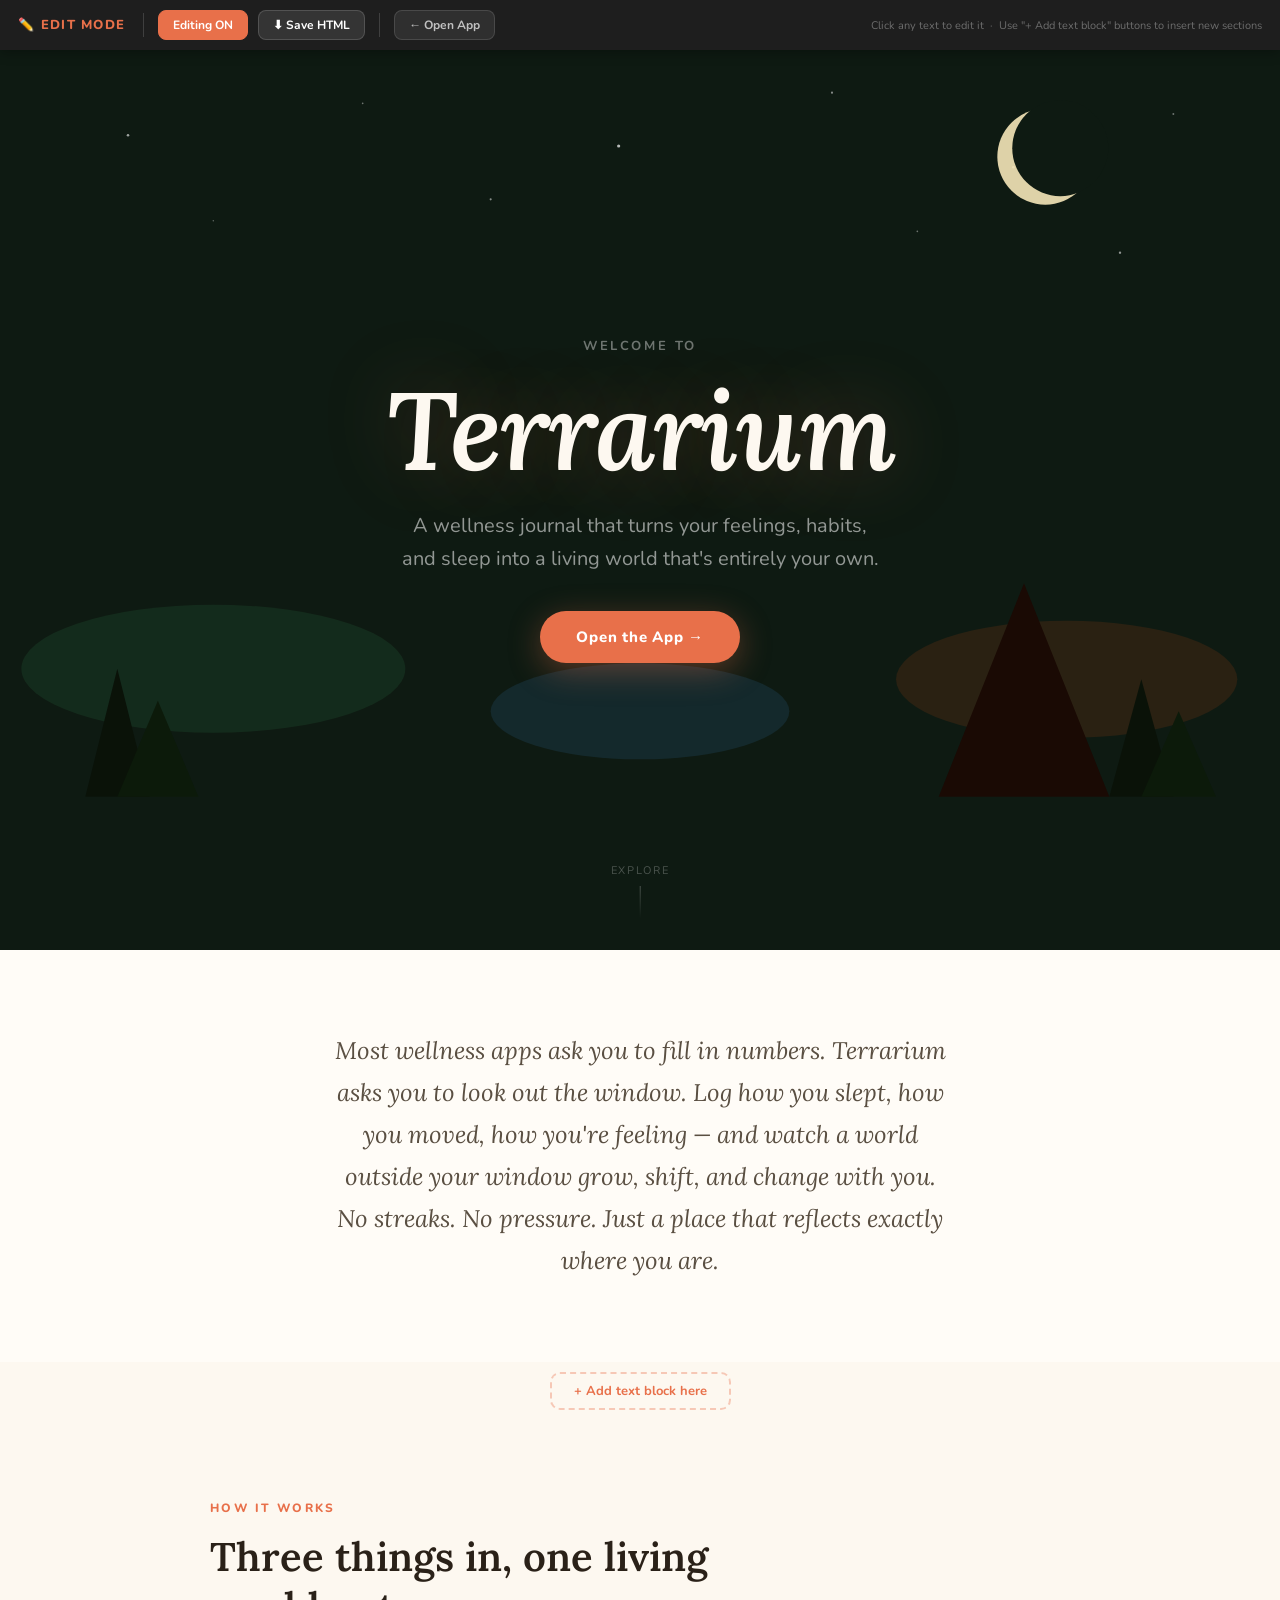
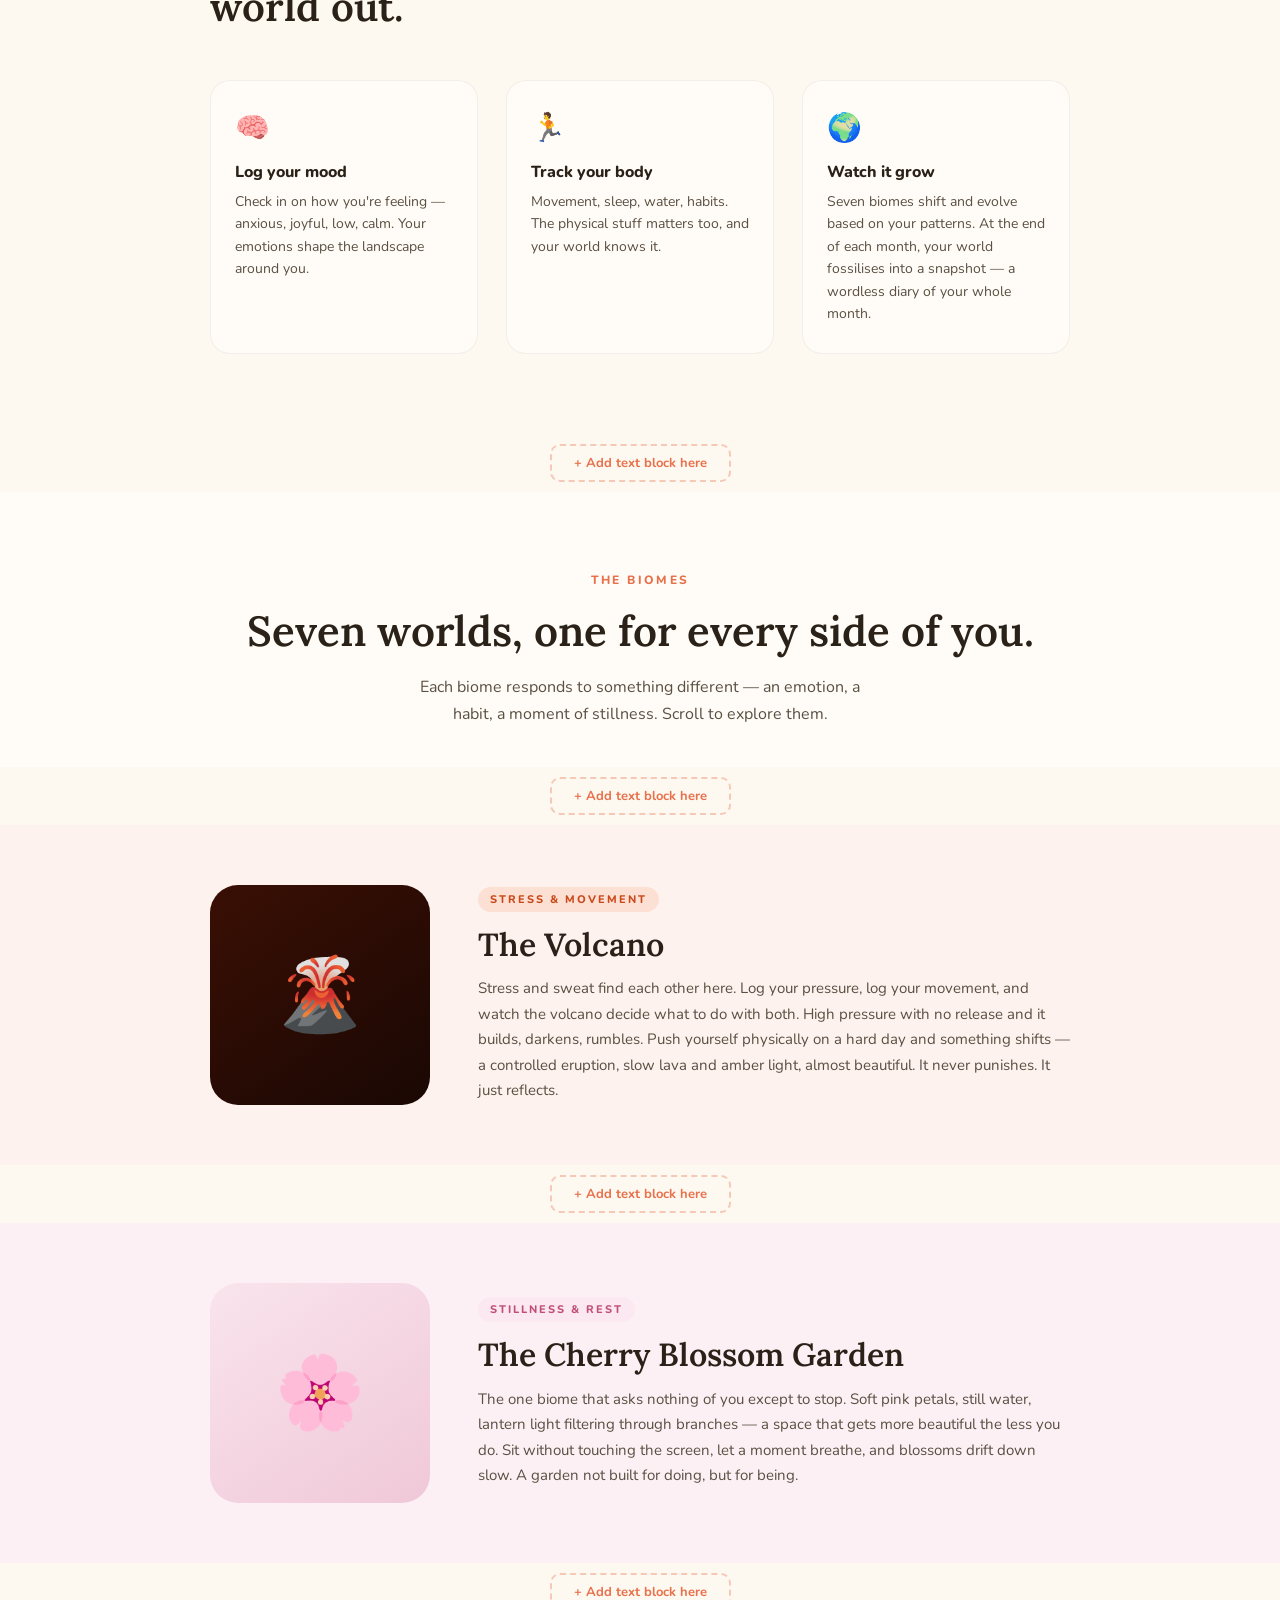
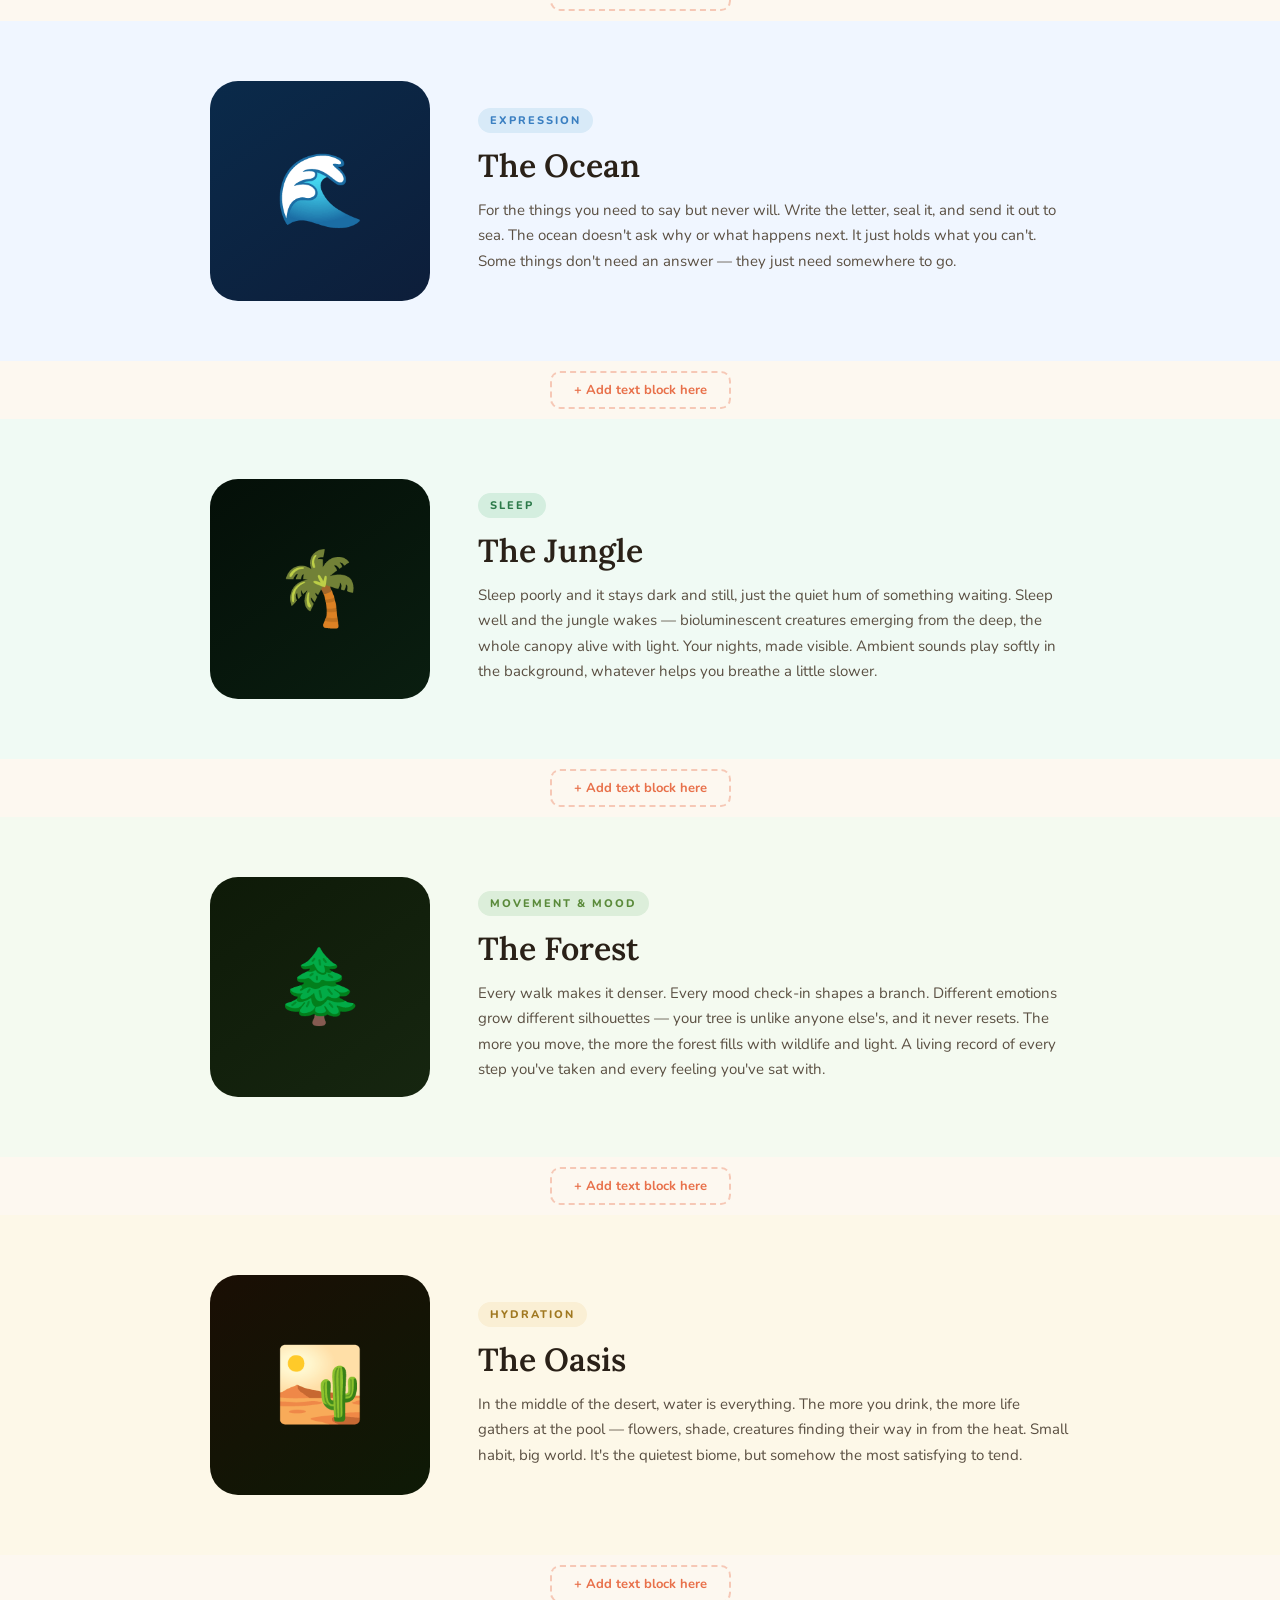
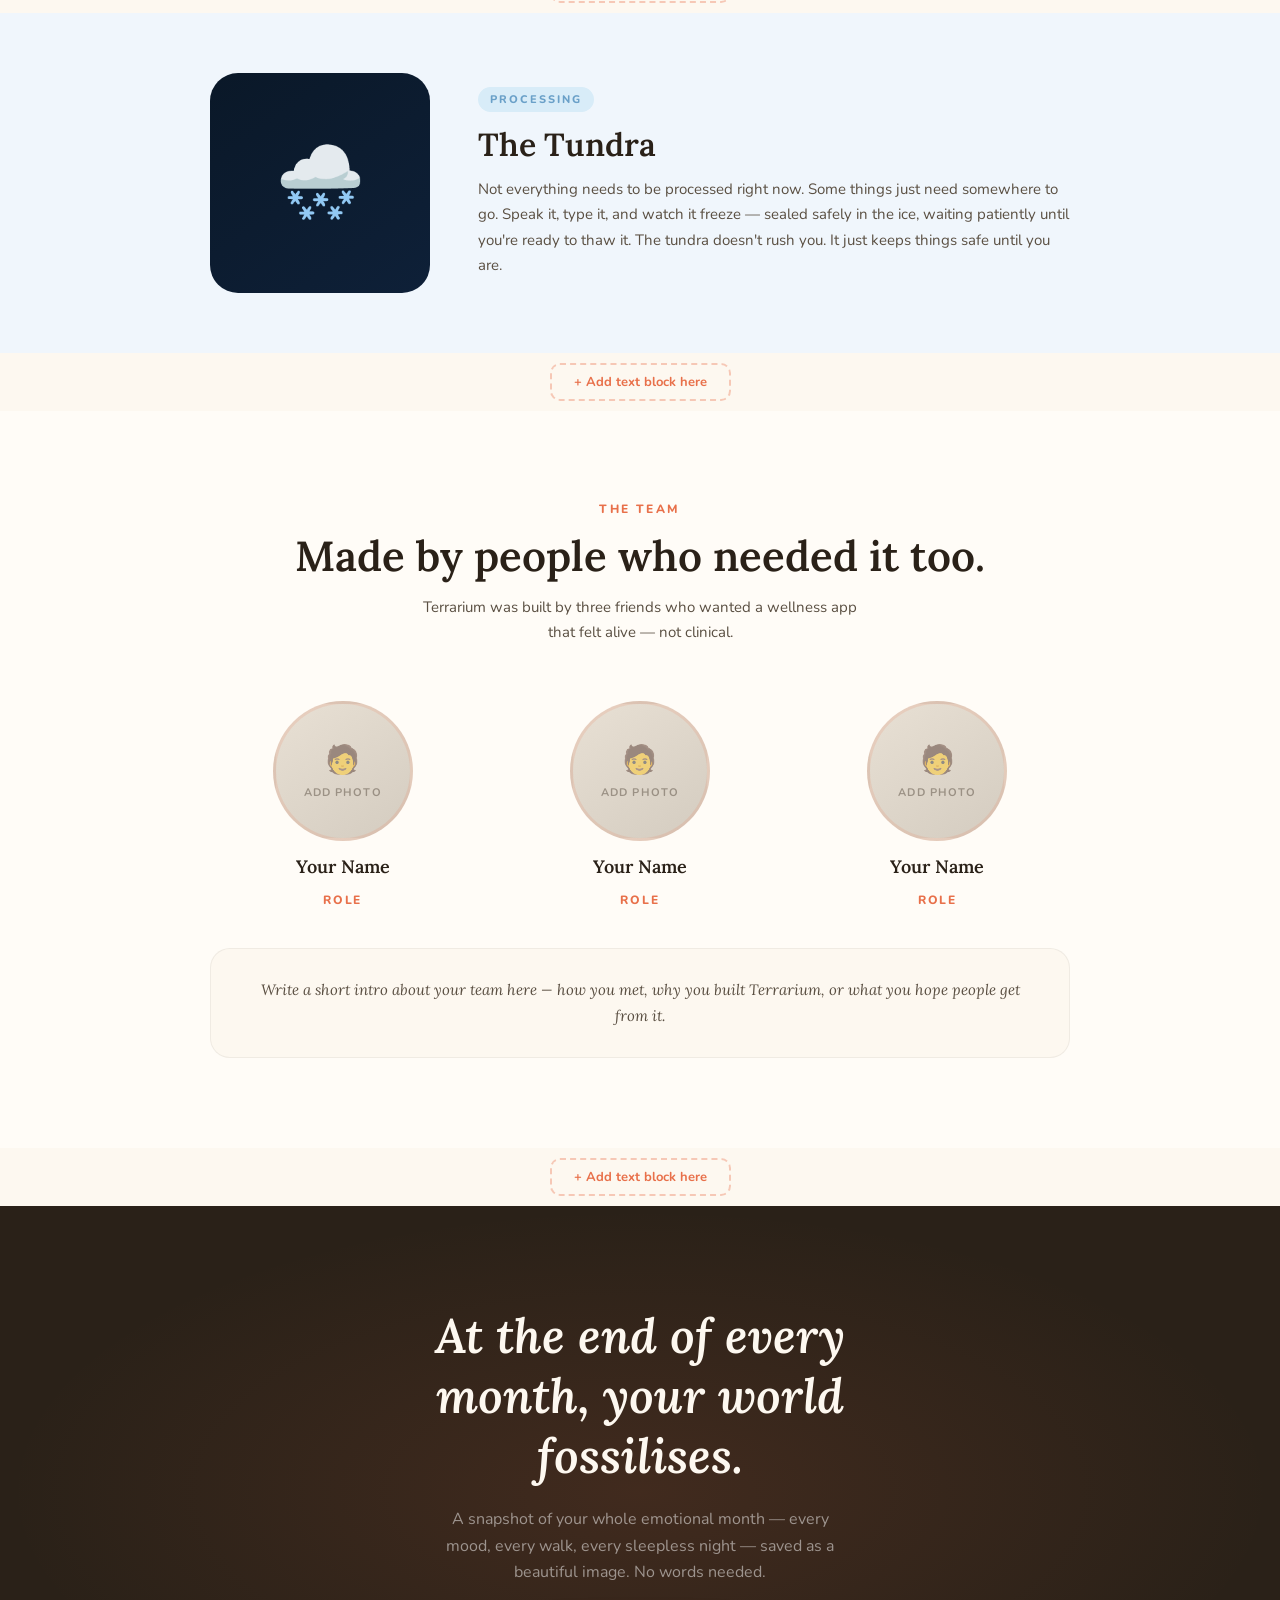
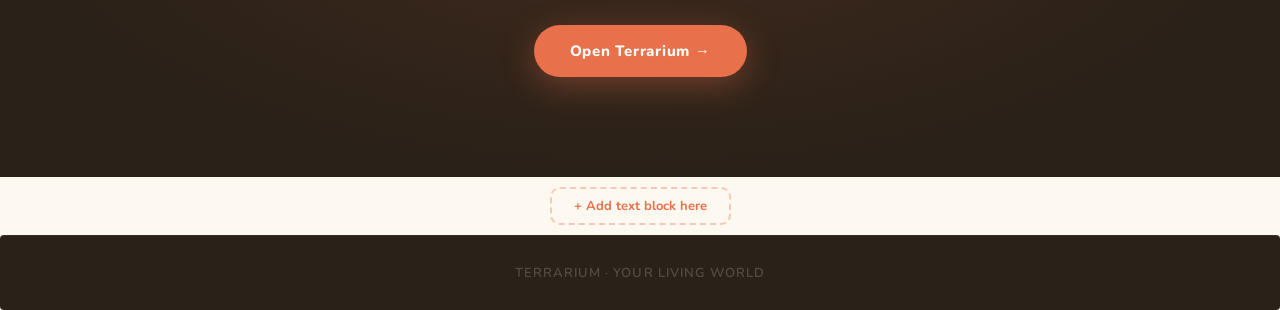
==== landing.html @ e5425fb3 "Persist all landing page edits to localStorage — text, photos, biome images survive page navigation" ====
<!DOCTYPE html>
<html lang="en">
<head>
<meta charset="UTF-8"/>
<meta name="viewport" content="width=device-width, initial-scale=1.0"/>
<title>Terrarium — Your Living World</title>
<link href="https://fonts.googleapis.com/css2?family=Nunito:ital,wght@0,400;0,600;0,700;0,800;1,400;1,600&family=Lora:ital,wght@0,400;0,600;1,400;1,600&display=swap" rel="stylesheet"/>
<style>
  *, *::before, *::after { box-sizing: border-box; margin: 0; padding: 0; }
  :root {
    --cream: #fdf8f0; --warm-white: #fffcf7; --ink: #2a2118; --ink-soft: #5a4f42;
    --accent: #e8704a; --volcano: #c94a1a; --cherry: #e8a0b4; --cherry-bg: #fdf0f4;
    --ocean: #3a7fc1; --ocean-bg: #f0f6ff; --jungle: #2d7a4a; --jungle-bg: #f0faf4;
    --forest: #5a8a3a; --forest-bg: #f4faf0; --oasis: #d4a030; --oasis-bg: #fdf8e8;
    --tundra: #6aa0c8; --tundra-bg: #f0f6fc;
  }
  html { scroll-behavior: smooth; }
  body { font-family: 'Nunito', sans-serif; background: var(--cream); color: var(--ink); overflow-x: hidden; }

  /* TOOLBAR */
  #editor-toolbar {
    position: fixed; top: 0; left: 0; right: 0; z-index: 9999;
    background: #1e1e1e; color: white;
    display: flex; align-items: center; gap: 10px;
    padding: 10px 18px; font-family: 'Nunito', sans-serif; font-size: 13px;
    box-shadow: 0 2px 12px rgba(0,0,0,0.3);
  }
  #editor-toolbar .tb-label { font-weight: 800; letter-spacing: 0.1em; color: var(--accent); margin-right: 4px; }
  .tb-btn {
    background: rgba(255,255,255,0.1); border: 1px solid rgba(255,255,255,0.15);
    color: white; border-radius: 8px; padding: 6px 14px; font-size: 12px;
    font-family: 'Nunito', sans-serif; font-weight: 700; cursor: pointer;
    transition: background 0.15s;
  }
  .tb-btn:hover { background: rgba(255,255,255,0.2); }
  .tb-btn.active { background: var(--accent); border-color: var(--accent); }
  .tb-sep { width: 1px; height: 24px; background: rgba(255,255,255,0.15); margin: 0 4px; }
  .tb-hint { color: rgba(255,255,255,0.35); font-size: 11px; margin-left: auto; }
  .tb-app-link {
    background: rgba(255,255,255,0.08); border: 1px solid rgba(255,255,255,0.12);
    color: rgba(255,255,255,0.7); border-radius: 8px; padding: 6px 14px; font-size: 12px;
    font-family: 'Nunito', sans-serif; font-weight: 700; cursor: pointer;
    text-decoration: none; transition: background 0.15s;
  }
  .tb-app-link:hover { background: rgba(255,255,255,0.16); color: white; }

  body { padding-top: 50px; }

  /* EDITABLE TEXT */
  [contenteditable="true"] { outline: none; border-radius: 4px; transition: background 0.15s, box-shadow 0.15s; }
  body.edit-mode [contenteditable="true"]:hover {
    background: rgba(232,112,74,0.08); box-shadow: 0 0 0 2px rgba(232,112,74,0.3); cursor: text;
  }
  body.edit-mode [contenteditable="true"]:focus {
    background: rgba(232,112,74,0.1); box-shadow: 0 0 0 2px var(--accent);
  }

  /* CUSTOM TEXTBOXES */
  .custom-textbox {
    position: relative; margin: 16px auto; max-width: 700px;
    background: white; border: 2px dashed rgba(232,112,74,0.4);
    border-radius: 14px; padding: 20px 24px;
    font-size: 15px; line-height: 1.65; color: var(--ink-soft); min-height: 60px;
  }
  .custom-textbox:focus { outline: none; border-color: var(--accent); border-style: solid; }
  .textbox-delete {
    position: absolute; top: -10px; right: -10px; width: 22px; height: 22px; border-radius: 50%;
    background: #e05; color: white; border: none; font-size: 13px; line-height: 22px;
    text-align: center; cursor: pointer; display: none; font-weight: 800;
  }
  .custom-textbox:hover .textbox-delete,
  body.edit-mode .custom-textbox:hover .textbox-delete { display: block; }
  .textbox-wrapper { padding: 0 24px; }

  /* HERO */
  .hero {
    min-height: 100vh; background: #0e1a12;
    display: flex; flex-direction: column; align-items: center; justify-content: center;
    text-align: center; padding: 60px 24px; position: relative; overflow: hidden;
  }
  .hero-bg-img, .hero-bg-video {
    position: absolute; inset: 0; width: 100%; height: 100%;
    object-fit: cover; opacity: 0.55; pointer-events: none;
  }
  .img-upload-overlay {
    position: absolute; inset: 0; display: flex; align-items: center; justify-content: center;
    background: rgba(0,0,0,0); cursor: pointer; z-index: 10;
    transition: background 0.2s;
  }
  body.edit-mode .img-upload-overlay:hover { background: rgba(0,0,0,0.35); }
  .img-upload-overlay input[type="file"] { position: absolute; inset: 0; opacity: 0; cursor: pointer; width: 100%; height: 100%; }
  .img-upload-hint {
    display: none; flex-direction: column; align-items: center; gap: 8px;
    color: white; font-family: 'Nunito', sans-serif; font-weight: 800;
    font-size: 13px; letter-spacing: 0.1em; text-transform: uppercase;
    pointer-events: none; text-shadow: 0 2px 8px rgba(0,0,0,0.6);
  }
  .img-upload-hint span { font-size: 28px; }
  body.edit-mode .img-upload-overlay:hover .img-upload-hint { display: flex; }
  .hero-canvas { position: absolute; inset: 0; pointer-events: none; }
  .hero-eyebrow {
    font-size: 13px; font-weight: 700; letter-spacing: 0.2em; text-transform: uppercase;
    color: rgba(255,255,255,0.4); margin-bottom: 20px; position: relative;
  }
  .hero-title {
    font-family: 'Lora', serif; font-size: clamp(56px, 9vw, 110px); font-weight: 600;
    font-style: italic; color: #fdf8f0; line-height: 1; letter-spacing: -2px;
    position: relative; text-shadow: 0 0 80px rgba(232,112,74,0.3);
  }
  .hero-sub {
    font-size: clamp(16px, 2.5vw, 20px); font-weight: 400; color: rgba(255,255,255,0.55);
    max-width: 480px; line-height: 1.65; margin-top: 24px; position: relative;
  }
  .hero-sub em { color: rgba(255,255,255,0.85); font-style: normal; font-weight: 600; }
  .hero-cta {
    margin-top: 36px; position: relative;
    display: inline-block; background: var(--accent); color: white;
    font-family: 'Nunito', sans-serif; font-size: 15px; font-weight: 800;
    letter-spacing: 0.05em; padding: 16px 36px; border-radius: 50px;
    text-decoration: none; box-shadow: 0 8px 32px rgba(232,112,74,0.35);
    transition: transform 0.2s, box-shadow 0.2s;
  }
  .hero-cta:hover { transform: translateY(-2px); box-shadow: 0 12px 40px rgba(232,112,74,0.45); }
  .scroll-hint {
    position: absolute; bottom: 32px; left: 50%; transform: translateX(-50%);
    display: flex; flex-direction: column; align-items: center; gap: 8px;
    color: rgba(255,255,255,0.25); font-size: 11px; letter-spacing: 0.15em; text-transform: uppercase;
  }
  .scroll-arrow {
    width: 1px; height: 32px;
    background: linear-gradient(to bottom, rgba(255,255,255,0.25), transparent);
    animation: scrollPulse 2s ease-in-out infinite;
  }
  @keyframes scrollPulse {
    0%, 100% { opacity: 0.3; transform: scaleY(1); }
    50% { opacity: 0.8; transform: scaleY(1.2); }
  }

  /* STORY INTRO */
  .story-intro { background: var(--warm-white); padding: 80px 24px; text-align: center; }
  .story-intro p {
    font-family: 'Lora', serif; font-size: clamp(18px, 2.5vw, 24px); font-style: italic;
    color: var(--ink-soft); max-width: 620px; margin: 0 auto; line-height: 1.75;
  }
  .story-intro p strong { color: var(--ink); font-style: normal; font-weight: 600; }

  /* HOW */
  .how { background: var(--cream); padding: 80px 24px; }
  .how-inner { max-width: 860px; margin: 0 auto; }
  .section-label { font-size: 12px; font-weight: 800; letter-spacing: 0.2em; text-transform: uppercase; color: var(--accent); margin-bottom: 16px; }
  .how-title { font-family: 'Lora', serif; font-size: clamp(28px, 4vw, 40px); font-weight: 600; color: var(--ink); margin-bottom: 48px; max-width: 520px; line-height: 1.25; }
  .how-grid { display: grid; grid-template-columns: repeat(auto-fit, minmax(220px, 1fr)); gap: 28px; }
  .how-card { background: var(--warm-white); border-radius: 20px; padding: 28px 24px; border: 1.5px solid rgba(42,33,24,0.06); }
  .how-icon { font-size: 28px; margin-bottom: 14px; display: block; }
  .how-card h3 { font-size: 16px; font-weight: 800; color: var(--ink); margin-bottom: 8px; }
  .how-card p { font-size: 14px; line-height: 1.6; color: var(--ink-soft); }

  /* BIOMES HEADER */
  .biomes-header { background: var(--warm-white); padding: 80px 24px 40px; text-align: center; }
  .biomes-header h2 { font-family: 'Lora', serif; font-size: clamp(28px, 4vw, 42px); font-weight: 600; color: var(--ink); margin-top: 12px; }
  .biomes-header p { font-size: 16px; color: var(--ink-soft); max-width: 480px; margin: 16px auto 0; line-height: 1.65; }

  /* BIOME CARDS */
  .biome { padding: 60px 24px; display: flex; align-items: center; justify-content: center; }
  .biome:nth-child(even) .biome-inner { flex-direction: row-reverse; }
  .biome-inner { max-width: 860px; width: 100%; display: flex; align-items: center; gap: 48px; }
  .biome-visual { flex-shrink: 0; width: 220px; height: 220px; border-radius: 28px; display: flex; align-items: center; justify-content: center; font-size: 72px; position: relative; overflow: hidden; cursor: default; }
  .biome-visual .bv-img { position: absolute; inset: 0; width: 100%; height: 100%; object-fit: cover; border-radius: 28px; }
  .biome-visual .img-upload-overlay { border-radius: 28px; }
  body.edit-mode .biome-visual .img-upload-overlay { cursor: pointer; }
  .biome-visual .bv-emoji { position: relative; z-index: 1; pointer-events: none; }
  .biome-content { flex: 1; min-width: 0; }
  .biome-tag { display: inline-block; font-size: 11px; font-weight: 800; letter-spacing: 0.18em; text-transform: uppercase; padding: 5px 12px; border-radius: 20px; margin-bottom: 14px; }
  .biome-content h3 { font-family: 'Lora', serif; font-size: clamp(24px, 3vw, 32px); font-weight: 600; color: var(--ink); margin-bottom: 12px; line-height: 1.2; }
  .biome-content p { font-size: 15px; line-height: 1.7; color: var(--ink-soft); }
  .biome-content p em { font-style: italic; color: var(--ink); }

  .b-volcano { background: #fdf2ee; }
  .b-volcano .biome-visual { background: linear-gradient(145deg, #3a0f04, #1a0804); }
  .b-volcano .biome-tag { background: #fde0d4; color: var(--volcano); }
  .b-cherry { background: var(--cherry-bg); }
  .b-cherry .biome-visual { background: linear-gradient(145deg, #f9e4ec, #f0c8d8); }
  .b-cherry .biome-tag { background: #fce8f0; color: #c0507a; }
  .b-ocean { background: var(--ocean-bg); }
  .b-ocean .biome-visual { background: linear-gradient(145deg, #0a2a4a, #0d1e3a); }
  .b-ocean .biome-tag { background: #d8eaf8; color: var(--ocean); }
  .b-jungle { background: var(--jungle-bg); }
  .b-jungle .biome-visual { background: linear-gradient(145deg, #040f08, #0a1e10); }
  .b-jungle .biome-tag { background: #d4eedf; color: var(--jungle); }
  .b-forest { background: var(--forest-bg); }
  .b-forest .biome-visual { background: linear-gradient(145deg, #0e1a08, #162610); }
  .b-forest .biome-tag { background: #dceeda; color: var(--forest); }
  .b-oasis { background: var(--oasis-bg); }
  .b-oasis .biome-visual { background: linear-gradient(145deg, #1a0e04, #0e1a06); }
  .b-oasis .biome-tag { background: #faefd4; color: #a07820; }
  .b-tundra { background: var(--tundra-bg); }
  .b-tundra .biome-visual { background: linear-gradient(145deg, #0a1828, #0e2038); }
  .b-tundra .biome-tag { background: #d8ecf8; color: var(--tundra); }

  /* ABOUT */
  .about { background: var(--warm-white); padding: 90px 24px; }
  .about-inner { max-width: 860px; margin: 0 auto; text-align: center; }
  .about-inner .section-label { margin-bottom: 12px; }
  .about-title { font-family: 'Lora', serif; font-size: clamp(28px, 4vw, 42px); font-weight: 600; color: var(--ink); margin-bottom: 12px; }
  .about-subtitle { font-size: 15px; color: var(--ink-soft); max-width: 460px; margin: 0 auto 56px; line-height: 1.65; }
  .about-grid { display: grid; grid-template-columns: repeat(3, 1fr); gap: 32px; margin-bottom: 40px; }
  .dev-card { display: flex; flex-direction: column; align-items: center; gap: 14px; }
  .dev-photo {
    width: 140px; height: 140px; border-radius: 50%;
    background: linear-gradient(145deg, #e8e0d4, #d4ccc0);
    border: 3px solid rgba(232,112,74,0.15);
    display: flex; flex-direction: column; align-items: center; justify-content: center;
    cursor: pointer; position: relative; overflow: hidden; transition: border-color 0.2s;
  }
  .dev-photo:hover { border-color: rgba(232,112,74,0.5); }
  .dev-photo img { width: 100%; height: 100%; object-fit: cover; position: absolute; inset: 0; border-radius: 50%; }
  .dev-photo-placeholder { display: flex; flex-direction: column; align-items: center; gap: 6px; color: var(--ink-soft); opacity: 0.5; pointer-events: none; }
  .dev-photo-placeholder span { font-size: 28px; }
  .dev-photo-placeholder p { font-size: 11px; font-weight: 700; letter-spacing: 0.1em; text-transform: uppercase; }
  .dev-photo input[type="file"] { position: absolute; inset: 0; opacity: 0; cursor: pointer; width: 100%; height: 100%; }
  .dev-name { font-family: 'Lora', serif; font-size: 18px; font-weight: 600; color: var(--ink); min-width: 80px; text-align: center; }
  .dev-role { font-size: 12px; font-weight: 800; letter-spacing: 0.15em; text-transform: uppercase; color: var(--accent); text-align: center; }
  .about-team-bio {
    background: var(--cream); border-radius: 20px; padding: 28px 32px;
    font-size: 15px; line-height: 1.75; color: var(--ink-soft);
    font-family: 'Lora', serif; font-style: italic; text-align: center;
    border: 1.5px solid rgba(42,33,24,0.06); min-height: 80px;
  }

  /* FOSSIL */
  .fossil { background: var(--ink); padding: 100px 24px; text-align: center; position: relative; overflow: hidden; }
  .fossil::before { content: ''; position: absolute; inset: 0; background: radial-gradient(ellipse at 50% 50%, rgba(232,112,74,0.12) 0%, transparent 70%); }
  .fossil h2 { font-family: 'Lora', serif; font-size: clamp(28px, 4vw, 48px); font-weight: 600; font-style: italic; color: var(--cream); max-width: 560px; margin: 0 auto 20px; line-height: 1.25; position: relative; }
  .fossil p { font-size: 16px; color: rgba(255,255,255,0.5); max-width: 420px; margin: 0 auto 40px; line-height: 1.65; position: relative; }
  .cta-btn { display: inline-block; background: var(--accent); color: white; font-family: 'Nunito', sans-serif; font-size: 15px; font-weight: 800; letter-spacing: 0.05em; padding: 16px 36px; border-radius: 50px; text-decoration: none; position: relative; box-shadow: 0 8px 32px rgba(232,112,74,0.35); transition: transform 0.2s, box-shadow 0.2s; }
  .cta-btn:hover { transform: translateY(-2px); box-shadow: 0 12px 40px rgba(232,112,74,0.45); }

  footer { background: var(--ink); border-top: 1px solid rgba(255,255,255,0.06); padding: 28px 24px; text-align: center; font-size: 13px; color: rgba(255,255,255,0.2); font-weight: 600; letter-spacing: 0.08em; }

  /* ADD TEXTBOX */
  .add-textbox-zone { display: none; text-align: center; padding: 10px 24px; }
  body.edit-mode .add-textbox-zone { display: block; }
  .add-textbox-btn {
    background: none; border: 2px dashed rgba(232,112,74,0.35); color: var(--accent);
    border-radius: 10px; padding: 8px 22px; font-size: 13px; font-weight: 700;
    font-family: 'Nunito', sans-serif; cursor: pointer; transition: all 0.15s;
  }
  .add-textbox-btn:hover { background: rgba(232,112,74,0.07); border-color: var(--accent); }

  @media (max-width: 640px) {
    .biome-inner, .biome:nth-child(even) .biome-inner { flex-direction: column; text-align: center; }
    .biome-visual { width: 160px; height: 160px; font-size: 52px; }
    .how-grid { grid-template-columns: 1fr; }
    .about-grid { grid-template-columns: 1fr; }
  }

  .reveal { opacity: 1; transform: none; transition: opacity 0.65s ease, transform 0.65s ease; }
  body.js-ready .reveal { opacity: 0; transform: translateY(28px); }
  body.js-ready .reveal.visible { opacity: 1; transform: none; }
</style>
</head>
<body>

<!-- TOOLBAR -->
<div id="editor-toolbar">
  <span class="tb-label">✏️ EDIT MODE</span>
  <div class="tb-sep"></div>
  <button class="tb-btn active" id="btn-toggle">Editing ON</button>
  <button class="tb-btn" id="btn-save">⬇ Save HTML</button>
  <div class="tb-sep"></div>
  <a href="./index.html" class="tb-app-link">← Open App</a>
  <span class="tb-hint">Click any text to edit it &nbsp;·&nbsp; Use "+ Add text block" buttons to insert new sections</span>
</div>

<!-- HERO -->
<section class="hero" id="hero">
  <!-- upload overlay (edit mode only) -->
  <div class="img-upload-overlay" title="Change hero background (image or video)">
    <div class="img-upload-hint"><span>🎬</span>Change background</div>
    <input type="file" accept="image/*,video/*" onchange="loadHeroBg(this)"/>
  </div>
  <svg class="hero-canvas" viewBox="0 0 1200 700" preserveAspectRatio="xMidYMid slice" aria-hidden="true">
    <circle cx="120" cy="80" r="1.2" fill="rgba(255,255,255,0.6)"/>
    <circle cx="340" cy="50" r="0.8" fill="rgba(255,255,255,0.4)"/>
    <circle cx="580" cy="90" r="1.5" fill="rgba(255,255,255,0.7)"/>
    <circle cx="780" cy="40" r="1" fill="rgba(255,255,255,0.5)"/>
    <circle cx="950" cy="110" r="1.2" fill="rgba(255,255,255,0.6)"/>
    <circle cx="1100" cy="60" r="0.9" fill="rgba(255,255,255,0.4)"/>
    <circle cx="200" cy="160" r="0.7" fill="rgba(255,255,255,0.35)"/>
    <circle cx="460" cy="140" r="1" fill="rgba(255,255,255,0.5)"/>
    <circle cx="860" cy="170" r="0.8" fill="rgba(255,255,255,0.4)"/>
    <circle cx="1050" cy="190" r="1.1" fill="rgba(255,255,255,0.55)"/>
    <ellipse cx="200" cy="580" rx="180" ry="60" fill="rgba(45,122,74,0.18)"/>
    <ellipse cx="600" cy="620" rx="140" ry="45" fill="rgba(58,127,193,0.15)"/>
    <ellipse cx="1000" cy="590" rx="160" ry="55" fill="rgba(201,74,26,0.15)"/>
    <circle cx="980" cy="100" r="45" fill="#f5e6b8" opacity="0.9"/>
    <circle cx="994" cy="92" r="45" fill="#0e1a12" opacity="1"/>
    <polygon points="80,700 110,580 140,700" fill="#0a1208"/>
    <polygon points="110,700 148,610 186,700" fill="#0c1a0a"/>
    <polygon points="1040,700 1070,590 1100,700" fill="#0a1208"/>
    <polygon points="1070,700 1105,620 1140,700" fill="#0c1a0a"/>
    <polygon points="880,700 960,500 1040,700" fill="#1a0a04"/>
  </svg>
  <div class="hero-eyebrow" contenteditable="true">Welcome to</div>
  <h1 class="hero-title" contenteditable="true">Terrarium</h1>
  <p class="hero-sub" contenteditable="true">A wellness journal that turns your feelings, habits, and sleep into a living world that's entirely your own.</p>
  <a href="./index.html" class="hero-cta">Open the App →</a>
  <div class="scroll-hint"><span>Explore</span><div class="scroll-arrow"></div></div>
</section>

<!-- STORY INTRO -->
<section class="story-intro">
  <p class="reveal" contenteditable="true">Most wellness apps ask you to fill in numbers. Terrarium asks you to look out the window. Log how you slept, how you moved, how you're feeling — and watch a world outside your window grow, shift, and change with you. No streaks. No pressure. Just a place that reflects exactly where you are.</p>
</section>
<div class="add-textbox-zone"><button class="add-textbox-btn" onclick="addTextbox(this)">+ Add text block here</button></div>

<!-- HOW IT WORKS -->
<section class="how">
  <div class="how-inner">
    <div class="section-label reveal" contenteditable="true">How it works</div>
    <h2 class="how-title reveal" contenteditable="true">Three things in, one living world out.</h2>
    <div class="how-grid">
      <div class="how-card reveal">
        <span class="how-icon">🧠</span>
        <h3 contenteditable="true">Log your mood</h3>
        <p contenteditable="true">Check in on how you're feeling — anxious, joyful, low, calm. Your emotions shape the landscape around you.</p>
      </div>
      <div class="how-card reveal">
        <span class="how-icon">🏃</span>
        <h3 contenteditable="true">Track your body</h3>
        <p contenteditable="true">Movement, sleep, water, habits. The physical stuff matters too, and your world knows it.</p>
      </div>
      <div class="how-card reveal">
        <span class="how-icon">🌍</span>
        <h3 contenteditable="true">Watch it grow</h3>
        <p contenteditable="true">Seven biomes shift and evolve based on your patterns. At the end of each month, your world fossilises into a snapshot — a wordless diary of your whole month.</p>
      </div>
    </div>
  </div>
</section>
<div class="add-textbox-zone"><button class="add-textbox-btn" onclick="addTextbox(this)">+ Add text block here</button></div>

<!-- BIOMES HEADER -->
<div class="biomes-header">
  <div class="section-label reveal" contenteditable="true">The biomes</div>
  <h2 class="reveal" contenteditable="true">Seven worlds, one for every side of you.</h2>
  <p class="reveal" contenteditable="true">Each biome responds to something different — an emotion, a habit, a moment of stillness. Scroll to explore them.</p>
</div>
<div class="add-textbox-zone"><button class="add-textbox-btn" onclick="addTextbox(this)">+ Add text block here</button></div>

<!-- VOLCANO -->
<section class="biome b-volcano">
  <div class="biome-inner reveal">
    <div class="biome-visual"><span class="bv-emoji">🌋</span><div class="img-upload-overlay"><div class="img-upload-hint"><span>🖼</span>Add image</div><input type="file" accept="image/*" onchange="loadBiomeImg(this)"/></div></div>
    <div class="biome-content">
      <span class="biome-tag" contenteditable="true">Stress & Movement</span>
      <h3 contenteditable="true">The Volcano</h3>
      <p contenteditable="true">Stress and sweat find each other here. Log your pressure, log your movement, and watch the volcano decide what to do with both. High pressure with no release and it builds, darkens, rumbles. Push yourself physically on a hard day and something shifts — a controlled eruption, slow lava and amber light, almost beautiful. It never punishes. It just reflects.</p>
    </div>
  </div>
</section>
<div class="add-textbox-zone"><button class="add-textbox-btn" onclick="addTextbox(this)">+ Add text block here</button></div>

<!-- CHERRY BLOSSOM -->
<section class="biome b-cherry">
  <div class="biome-inner reveal">
    <div class="biome-visual"><span class="bv-emoji">🌸</span><div class="img-upload-overlay"><div class="img-upload-hint"><span>🖼</span>Add image</div><input type="file" accept="image/*" onchange="loadBiomeImg(this)"/></div></div>
    <div class="biome-content">
      <span class="biome-tag" contenteditable="true">Stillness & Rest</span>
      <h3 contenteditable="true">The Cherry Blossom Garden</h3>
      <p contenteditable="true">The one biome that asks nothing of you except to stop. Soft pink petals, still water, lantern light filtering through branches — a space that gets more beautiful the less you do. Sit without touching the screen, let a moment breathe, and blossoms drift down slow. A garden not built for doing, but for being.</p>
    </div>
  </div>
</section>
<div class="add-textbox-zone"><button class="add-textbox-btn" onclick="addTextbox(this)">+ Add text block here</button></div>

<!-- OCEAN -->
<section class="biome b-ocean">
  <div class="biome-inner reveal">
    <div class="biome-visual"><span class="bv-emoji">🌊</span><div class="img-upload-overlay"><div class="img-upload-hint"><span>🖼</span>Add image</div><input type="file" accept="image/*" onchange="loadBiomeImg(this)"/></div></div>
    <div class="biome-content">
      <span class="biome-tag" contenteditable="true">Expression</span>
      <h3 contenteditable="true">The Ocean</h3>
      <p contenteditable="true">For the things you need to say but never will. Write the letter, seal it, and send it out to sea. The ocean doesn't ask why or what happens next. It just holds what you can't. Some things don't need an answer — they just need somewhere to go.</p>
    </div>
  </div>
</section>
<div class="add-textbox-zone"><button class="add-textbox-btn" onclick="addTextbox(this)">+ Add text block here</button></div>

<!-- JUNGLE -->
<section class="biome b-jungle">
  <div class="biome-inner reveal">
    <div class="biome-visual"><span class="bv-emoji">🌴</span><div class="img-upload-overlay"><div class="img-upload-hint"><span>🖼</span>Add image</div><input type="file" accept="image/*" onchange="loadBiomeImg(this)"/></div></div>
    <div class="biome-content">
      <span class="biome-tag" contenteditable="true">Sleep</span>
      <h3 contenteditable="true">The Jungle</h3>
      <p contenteditable="true">Sleep poorly and it stays dark and still, just the quiet hum of something waiting. Sleep well and the jungle wakes — bioluminescent creatures emerging from the deep, the whole canopy alive with light. Your nights, made visible. Ambient sounds play softly in the background, whatever helps you breathe a little slower.</p>
    </div>
  </div>
</section>
<div class="add-textbox-zone"><button class="add-textbox-btn" onclick="addTextbox(this)">+ Add text block here</button></div>

<!-- FOREST -->
<section class="biome b-forest">
  <div class="biome-inner reveal">
    <div class="biome-visual"><span class="bv-emoji">🌲</span><div class="img-upload-overlay"><div class="img-upload-hint"><span>🖼</span>Add image</div><input type="file" accept="image/*" onchange="loadBiomeImg(this)"/></div></div>
    <div class="biome-content">
      <span class="biome-tag" contenteditable="true">Movement & Mood</span>
      <h3 contenteditable="true">The Forest</h3>
      <p contenteditable="true">Every walk makes it denser. Every mood check-in shapes a branch. Different emotions grow different silhouettes — your tree is unlike anyone else's, and it never resets. The more you move, the more the forest fills with wildlife and light. A living record of every step you've taken and every feeling you've sat with.</p>
    </div>
  </div>
</section>
<div class="add-textbox-zone"><button class="add-textbox-btn" onclick="addTextbox(this)">+ Add text block here</button></div>

<!-- OASIS -->
<section class="biome b-oasis">
  <div class="biome-inner reveal">
    <div class="biome-visual"><span class="bv-emoji">🏜️</span><div class="img-upload-overlay"><div class="img-upload-hint"><span>🖼</span>Add image</div><input type="file" accept="image/*" onchange="loadBiomeImg(this)"/></div></div>
    <div class="biome-content">
      <span class="biome-tag" contenteditable="true">Hydration</span>
      <h3 contenteditable="true">The Oasis</h3>
      <p contenteditable="true">In the middle of the desert, water is everything. The more you drink, the more life gathers at the pool — flowers, shade, creatures finding their way in from the heat. Small habit, big world. It's the quietest biome, but somehow the most satisfying to tend.</p>
    </div>
  </div>
</section>
<div class="add-textbox-zone"><button class="add-textbox-btn" onclick="addTextbox(this)">+ Add text block here</button></div>

<!-- TUNDRA -->
<section class="biome b-tundra">
  <div class="biome-inner reveal">
    <div class="biome-visual"><span class="bv-emoji">🌨️</span><div class="img-upload-overlay"><div class="img-upload-hint"><span>🖼</span>Add image</div><input type="file" accept="image/*" onchange="loadBiomeImg(this)"/></div></div>
    <div class="biome-content">
      <span class="biome-tag" contenteditable="true">Processing</span>
      <h3 contenteditable="true">The Tundra</h3>
      <p contenteditable="true">Not everything needs to be processed right now. Some things just need somewhere to go. Speak it, type it, and watch it freeze — sealed safely in the ice, waiting patiently until you're ready to thaw it. The tundra doesn't rush you. It just keeps things safe until you are.</p>
    </div>
  </div>
</section>
<div class="add-textbox-zone"><button class="add-textbox-btn" onclick="addTextbox(this)">+ Add text block here</button></div>

<!-- ABOUT -->
<section class="about">
  <div class="about-inner">
    <div class="section-label reveal">The team</div>
    <h2 class="about-title reveal" contenteditable="true">Made by people who needed it too.</h2>
    <p class="about-subtitle reveal" contenteditable="true">Terrarium was built by three friends who wanted a wellness app that felt alive — not clinical.</p>
    <div class="about-grid">
      <div class="dev-card reveal">
        <div class="dev-photo" title="Click to upload photo">
          <div class="dev-photo-placeholder"><span>🧑</span><p>Add photo</p></div>
          <input type="file" accept="image/*" onchange="loadPhoto(this)"/>
        </div>
        <div class="dev-name" contenteditable="true">Your Name</div>
        <div class="dev-role" contenteditable="true">Role</div>
      </div>
      <div class="dev-card reveal">
        <div class="dev-photo" title="Click to upload photo">
          <div class="dev-photo-placeholder"><span>🧑</span><p>Add photo</p></div>
          <input type="file" accept="image/*" onchange="loadPhoto(this)"/>
        </div>
        <div class="dev-name" contenteditable="true">Your Name</div>
        <div class="dev-role" contenteditable="true">Role</div>
      </div>
      <div class="dev-card reveal">
        <div class="dev-photo" title="Click to upload photo">
          <div class="dev-photo-placeholder"><span>🧑</span><p>Add photo</p></div>
          <input type="file" accept="image/*" onchange="loadPhoto(this)"/>
        </div>
        <div class="dev-name" contenteditable="true">Your Name</div>
        <div class="dev-role" contenteditable="true">Role</div>
      </div>
    </div>
    <div class="about-team-bio reveal" contenteditable="true">Write a short intro about your team here — how you met, why you built Terrarium, or what you hope people get from it.</div>
  </div>
</section>
<div class="add-textbox-zone"><button class="add-textbox-btn" onclick="addTextbox(this)">+ Add text block here</button></div>

<!-- FOSSIL CTA -->
<section class="fossil">
  <h2 class="reveal" contenteditable="true">At the end of every month, your world fossilises.</h2>
  <p class="reveal" contenteditable="true">A snapshot of your whole emotional month — every mood, every walk, every sleepless night — saved as a beautiful image. No words needed.</p>
  <a href="./index.html" class="cta-btn reveal">Open Terrarium →</a>
</section>
<div class="add-textbox-zone"><button class="add-textbox-btn" onclick="addTextbox(this)">+ Add text block here</button></div>

<footer contenteditable="true">TERRARIUM · YOUR LIVING WORLD</footer>

<script>
  // ── PERSISTENCE ─────────────────────────────────────────────────────────
  const STORE_KEY = 'terrarium-landing-v1';

  function getEditables() {
    return [...document.querySelectorAll('[contenteditable]')];
  }

  function assignIds() {
    // Give every editable a stable data-eid based on position in DOM
    getEditables().forEach((el, i) => { if (!el.dataset.eid) el.dataset.eid = 'e' + i; });
  }

  function saveAll() {
    assignIds();
    const data = {};
    getEditables().forEach(el => { data[el.dataset.eid] = el.innerHTML; });

    // Hero background image (base64 only, not video blob)
    const heroBg = document.querySelector('#hero .hero-bg-img');
    if (heroBg) data['__hero_bg__'] = heroBg.src;

    // Biome images
    document.querySelectorAll('.biome-visual').forEach((v, i) => {
      const img = v.querySelector('.bv-img');
      if (img) data['__biome_' + i + '__'] = img.src;
    });

    // Team photos
    document.querySelectorAll('.dev-photo img').forEach((img, i) => {
      data['__dev_photo_' + i + '__'] = img.src;
    });

    try { localStorage.setItem(STORE_KEY, JSON.stringify(data)); } catch {}
  }

  function restoreAll() {
    let data;
    try { data = JSON.parse(localStorage.getItem(STORE_KEY) || 'null'); } catch {}
    if (!data) return;

    assignIds();
    getEditables().forEach(el => {
      if (data[el.dataset.eid] !== undefined) el.innerHTML = data[el.dataset.eid];
    });

    // Hero background
    if (data['__hero_bg__']) {
      const hero = document.getElementById('hero');
      let img = hero.querySelector('.hero-bg-img');
      if (!img) { img = document.createElement('img'); img.className = 'hero-bg-img'; hero.insertBefore(img, hero.firstChild); }
      img.src = data['__hero_bg__'];
      hero.style.background = '#000';
    }

    // Biome images
    document.querySelectorAll('.biome-visual').forEach((v, i) => {
      const src = data['__biome_' + i + '__'];
      if (!src) return;
      let img = v.querySelector('.bv-img');
      if (!img) { img = document.createElement('img'); img.className = 'bv-img'; v.insertBefore(img, v.firstChild); }
      img.src = src;
      const emoji = v.querySelector('.bv-emoji');
      if (emoji) emoji.style.opacity = '0';
    });

    // Team photos
    document.querySelectorAll('.dev-photo').forEach((card, i) => {
      const src = data['__dev_photo_' + i + '__'];
      if (!src) return;
      const placeholder = card.querySelector('.dev-photo-placeholder');
      if (placeholder) placeholder.style.display = 'none';
      let img = card.querySelector('img');
      if (!img) { img = document.createElement('img'); card.insertBefore(img, card.querySelector('input')); }
      img.src = src;
    });
  }

  // Auto-save on any content change
  document.addEventListener('input', saveAll);
  document.addEventListener('focusout', saveAll);

  // Hero background — image or video
  function loadHeroBg(input) {
    if (!input.files || !input.files[0]) return;
    const file = input.files[0];
    const hero = document.getElementById('hero');
    const isVideo = file.type.startsWith('video/');

    hero.querySelectorAll('.hero-bg-img, .hero-bg-video').forEach(el => el.remove());

    if (isVideo) {
      const url = URL.createObjectURL(file);
      const vid = document.createElement('video');
      vid.className = 'hero-bg-video';
      vid.autoplay = true; vid.loop = true; vid.muted = true; vid.playsInline = true;
      vid.src = url;
      hero.insertBefore(vid, hero.firstChild);
      vid.play();
      // Videos can't be saved to localStorage (too large) — just show it for this session
    } else {
      const reader = new FileReader();
      reader.onload = (e) => {
        let img = document.createElement('img');
        img.className = 'hero-bg-img';
        img.src = e.target.result;
        hero.insertBefore(img, hero.firstChild);
        hero.style.background = '#000';
        saveAll();
      };
      reader.readAsDataURL(file);
    }
    hero.style.background = '#000';
  }

  // Biome image
  function loadBiomeImg(input) {
    if (!input.files || !input.files[0]) return;
    const reader = new FileReader();
    reader.onload = (e) => {
      const visual = input.closest('.biome-visual');
      let img = visual.querySelector('.bv-img');
      if (!img) { img = document.createElement('img'); img.className = 'bv-img'; visual.insertBefore(img, visual.firstChild); }
      img.src = e.target.result;
      const emoji = visual.querySelector('.bv-emoji');
      if (emoji) emoji.style.opacity = '0';
      saveAll();
    };
    reader.readAsDataURL(input.files[0]);
  }

  function loadPhoto(input) {
    if (!input.files || !input.files[0]) return;
    const reader = new FileReader();
    reader.onload = (e) => {
      const card = input.parentElement;
      const placeholder = card.querySelector('.dev-photo-placeholder');
      if (placeholder) placeholder.style.display = 'none';
      let img = card.querySelector('img');
      if (!img) { img = document.createElement('img'); card.insertBefore(img, input); }
      img.src = e.target.result;
      saveAll();
    };
    reader.readAsDataURL(input.files[0]);
  }

  document.body.classList.add('js-ready');

  // Restore saved content before setting up observers
  restoreAll();

  const reveals = document.querySelectorAll('.reveal');
  const observer = new IntersectionObserver((entries) => {
    entries.forEach(entry => {
      if (entry.isIntersecting) { entry.target.classList.add('visible'); observer.unobserve(entry.target); }
    });
  }, { threshold: 0.08 });
  reveals.forEach(el => observer.observe(el));

  let editMode = true;
  const body = document.body;
  const btnToggle = document.getElementById('btn-toggle');
  body.classList.add('edit-mode');

  btnToggle.addEventListener('click', () => {
    editMode = !editMode;
    if (editMode) {
      body.classList.add('edit-mode');
      btnToggle.textContent = 'Editing ON';
      btnToggle.classList.add('active');
    } else {
      body.classList.remove('edit-mode');
      btnToggle.textContent = 'Editing OFF';
      btnToggle.classList.remove('active');
    }
  });

  function addTextbox(btn) {
    const zone = btn.parentElement;
    const wrapper = document.createElement('div');
    wrapper.className = 'textbox-wrapper';
    const box = document.createElement('div');
    box.className = 'custom-textbox';
    box.contentEditable = 'true';
    box.textContent = 'Click to edit this text block...';
    const del = document.createElement('button');
    del.className = 'textbox-delete';
    del.textContent = '×';
    del.title = 'Delete this block';
    del.onclick = () => { wrapper.remove(); saveAll(); };
    box.appendChild(del);
    wrapper.appendChild(box);
    zone.parentElement.insertBefore(wrapper, zone);
    box.focus();
    const range = document.createRange();
    range.selectNodeContents(box);
    const sel = window.getSelection();
    sel.removeAllRanges();
    sel.addRange(range);
  }

  document.getElementById('btn-save').addEventListener('click', () => {
    document.querySelectorAll('[contenteditable]').forEach(el => el.removeAttribute('contenteditable'));
    document.getElementById('editor-toolbar').style.display = 'none';
    document.querySelectorAll('.add-textbox-zone').forEach(z => z.style.display = 'none');
    document.querySelectorAll('.textbox-delete').forEach(d => d.style.display = 'none');
    const html = '<!DOCTYPE html>\n' + document.documentElement.outerHTML;
    setTimeout(() => { location.reload(); }, 100);
    const blob = new Blob([html], { type: 'text/html' });
    const a = document.createElement('a');
    a.href = URL.createObjectURL(blob);
    a.download = 'terrarium-landing.html';
    a.click();
  });
</script>
</body>
</html>
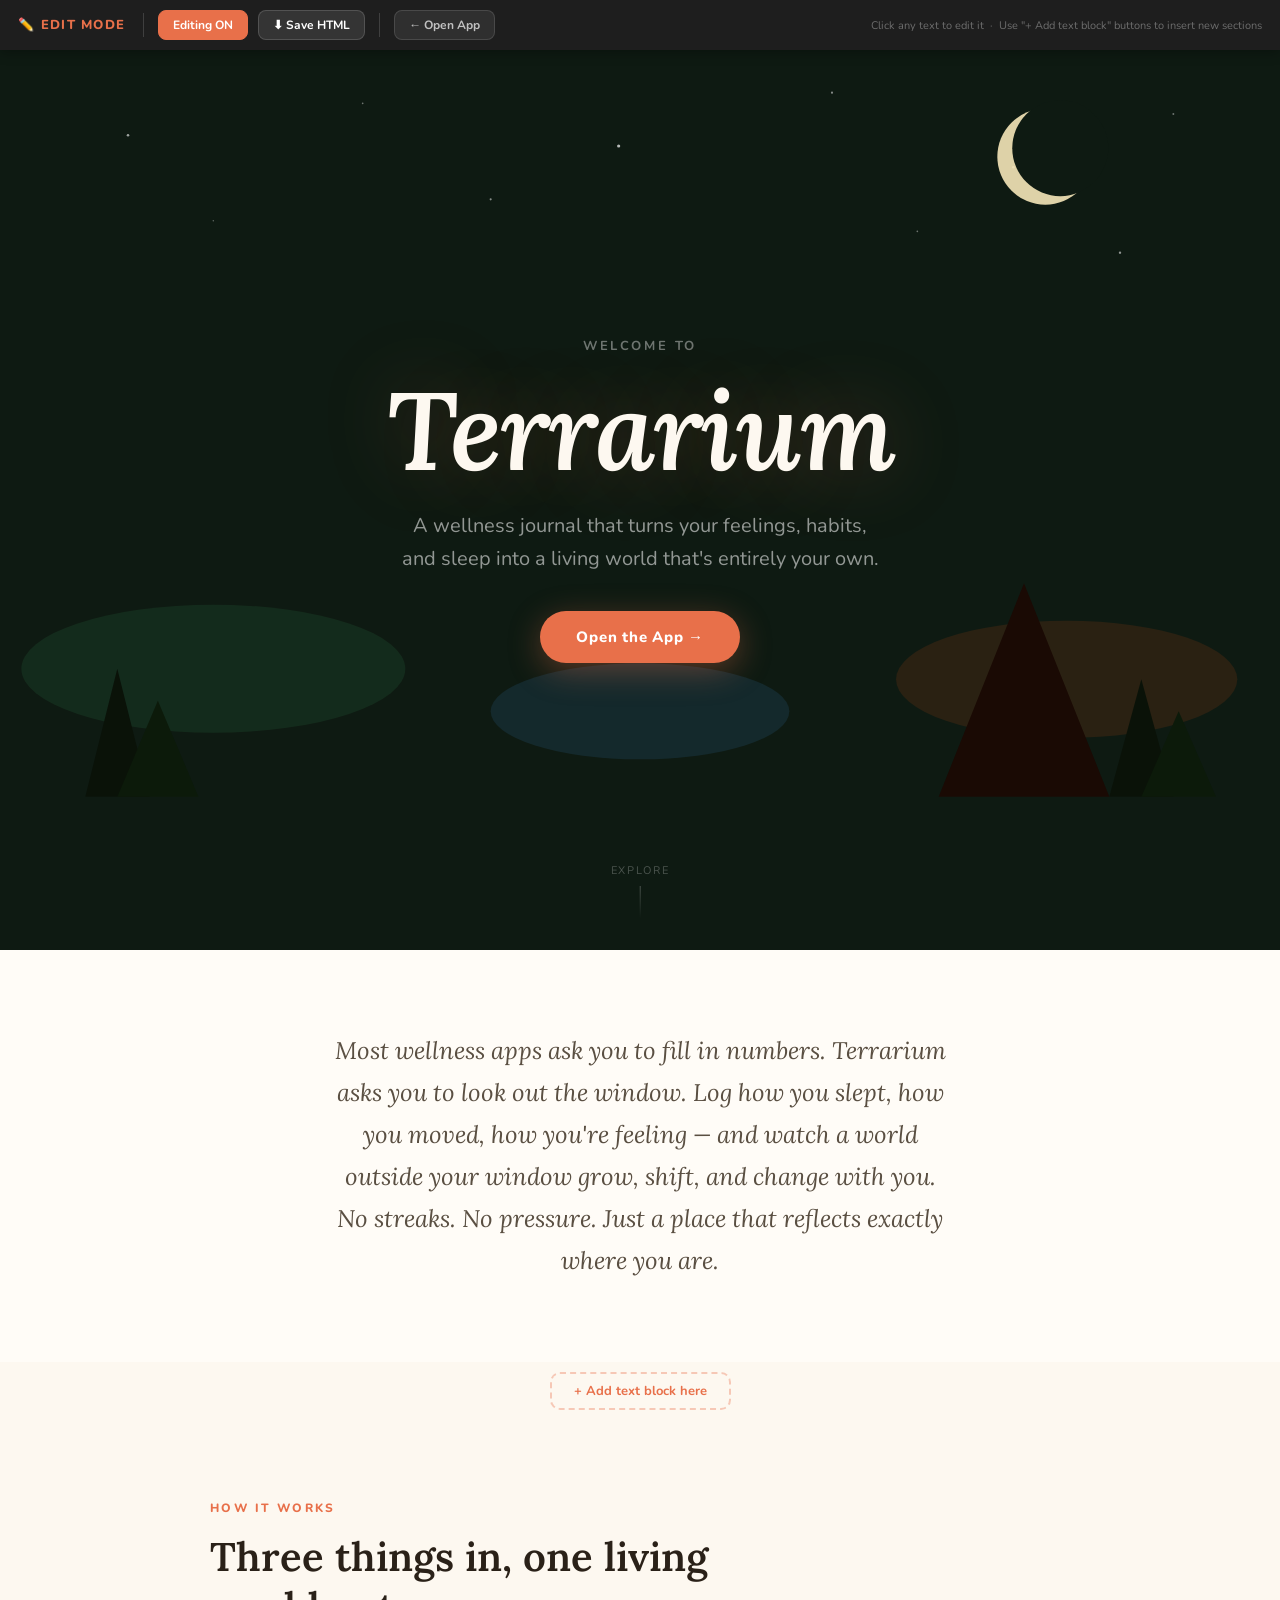
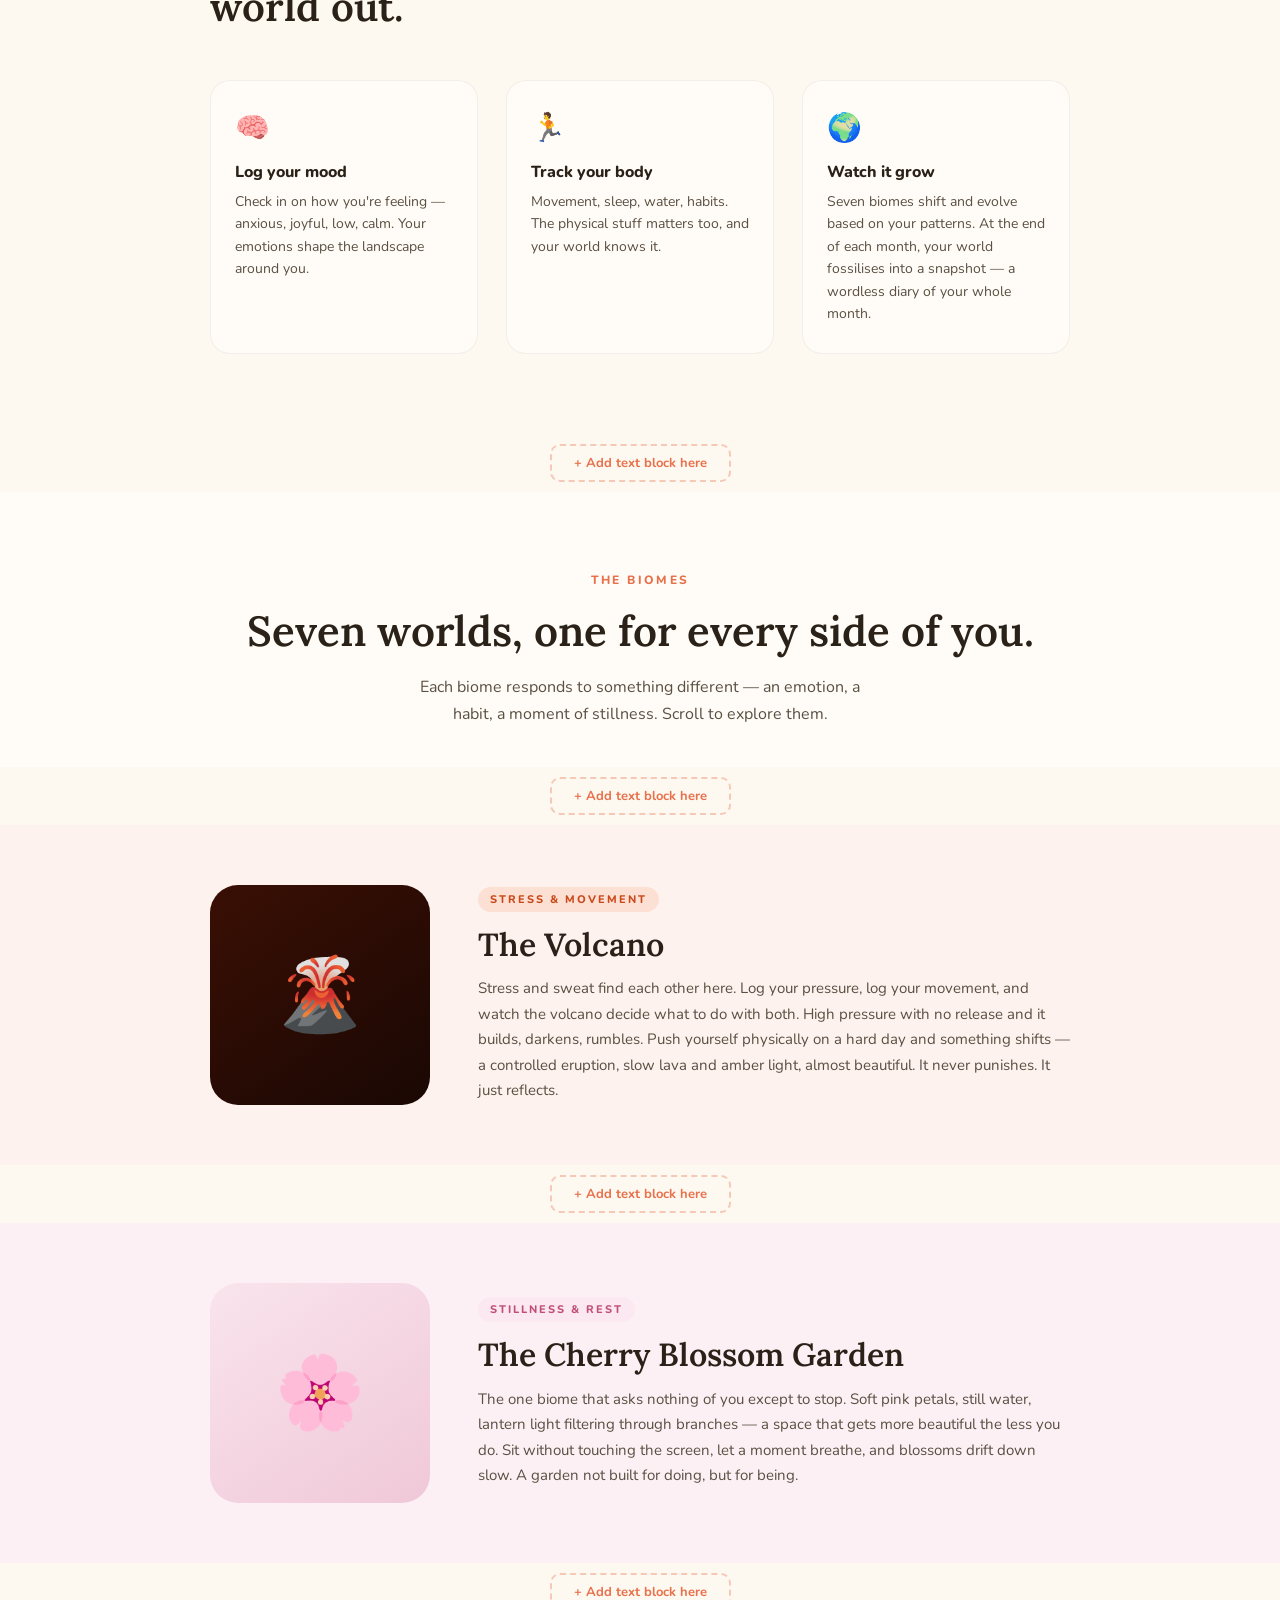
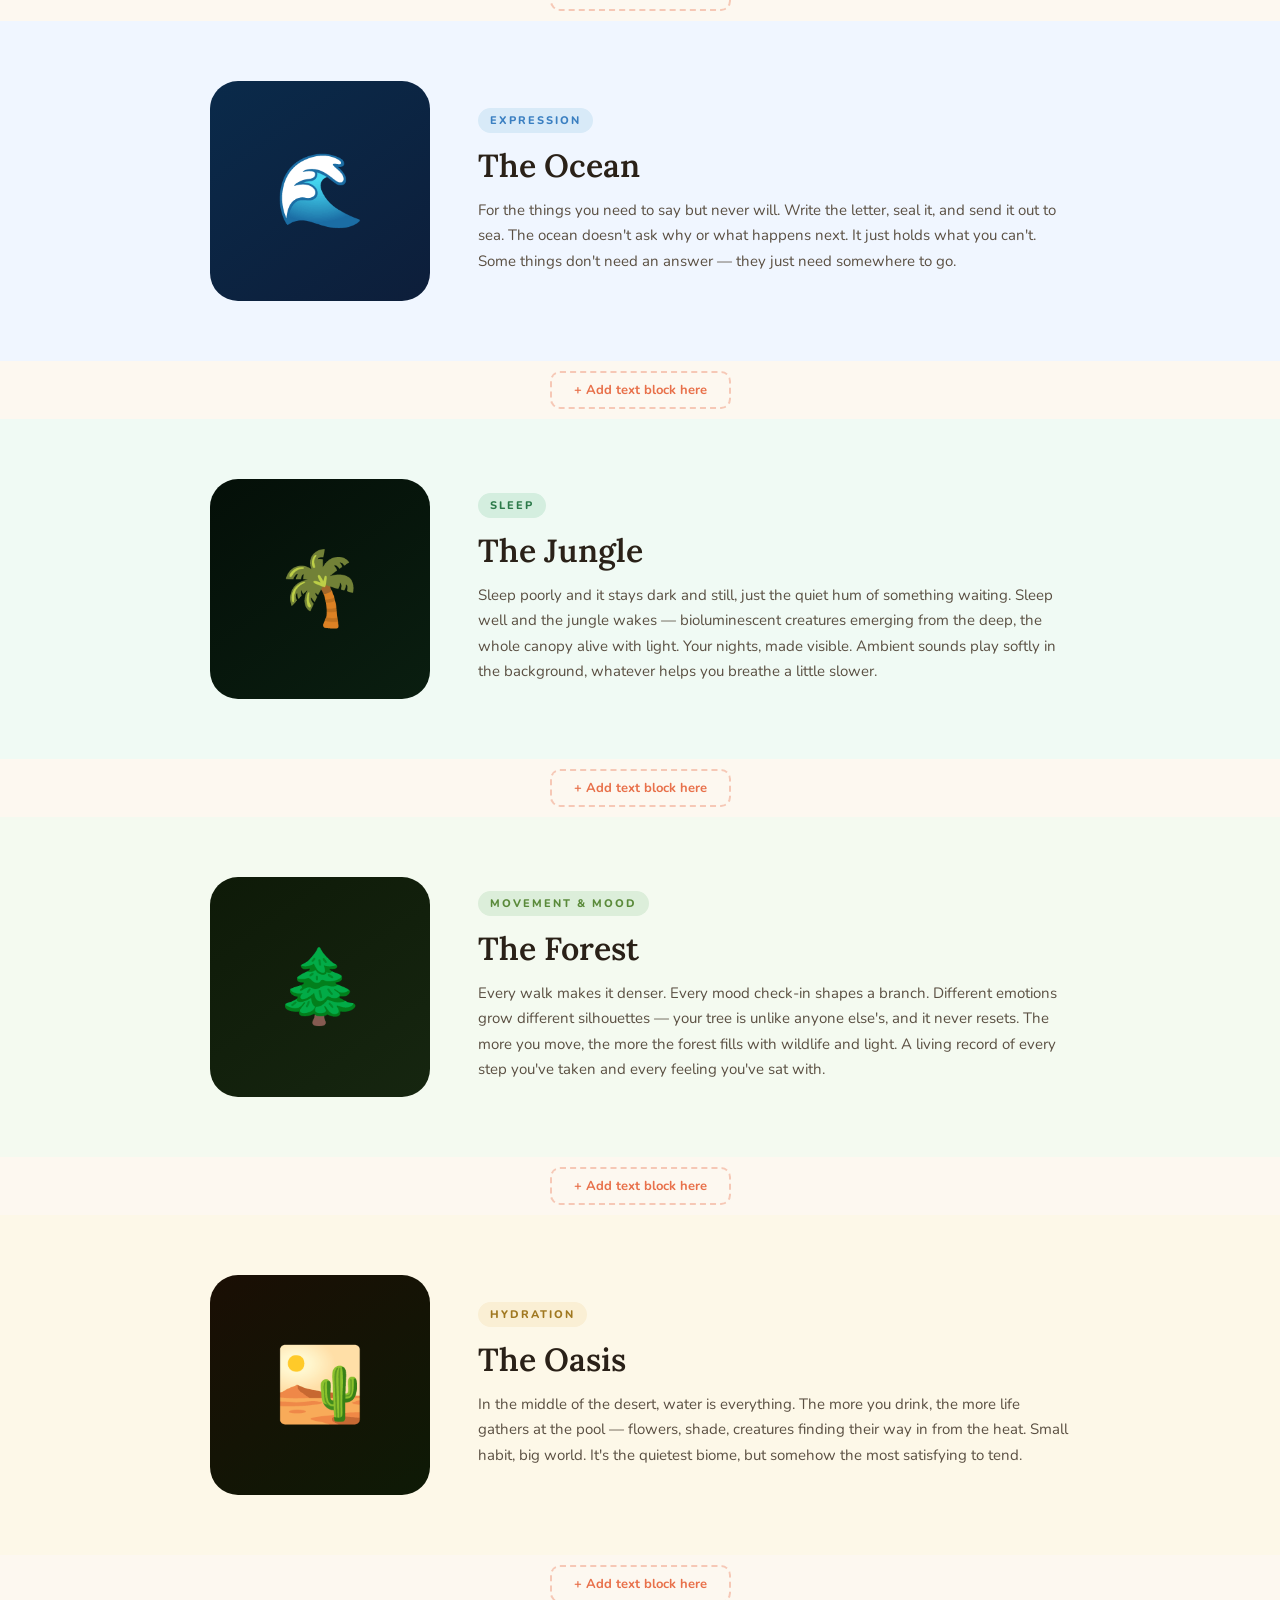
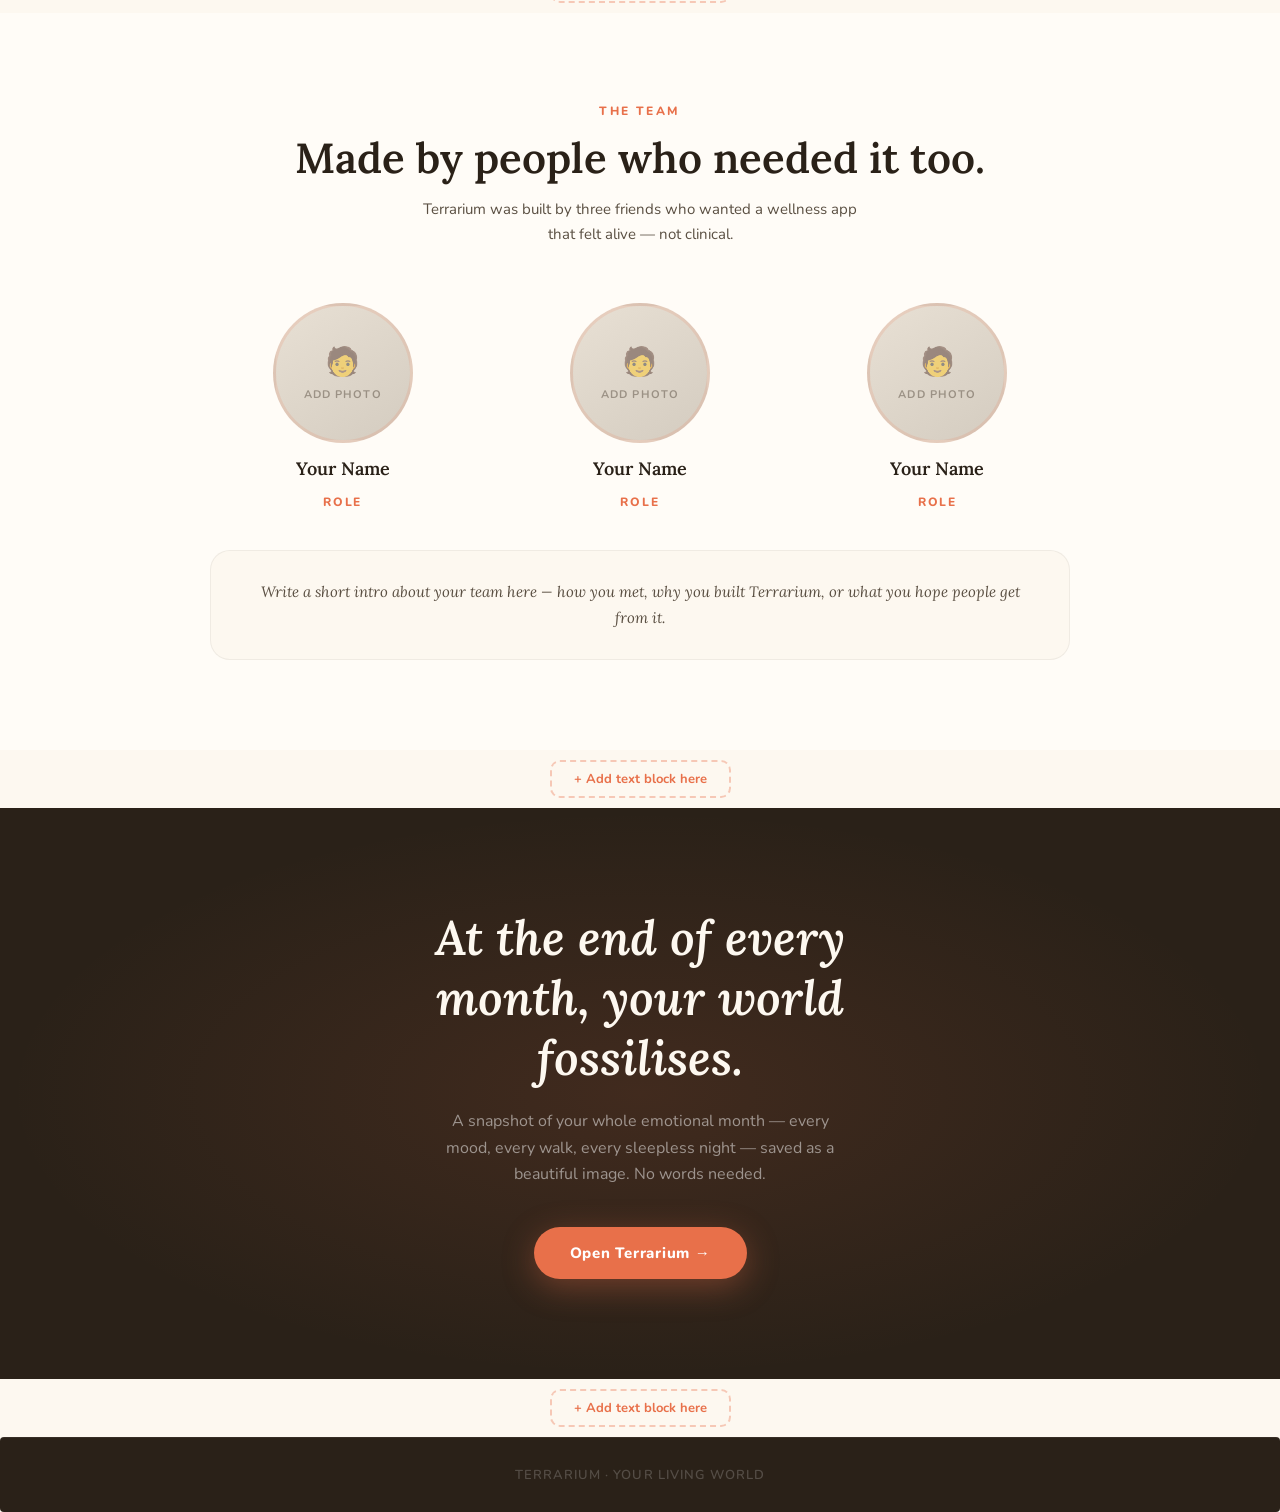
==== commit 4192bbbd: "Remove tundra biome from app and landing page" ====
--- a/landing.html
+++ b/landing.html
@@ -12,7 +12,6 @@
     --accent: #e8704a; --volcano: #c94a1a; --cherry: #e8a0b4; --cherry-bg: #fdf0f4;
     --ocean: #3a7fc1; --ocean-bg: #f0f6ff; --jungle: #2d7a4a; --jungle-bg: #f0faf4;
     --forest: #5a8a3a; --forest-bg: #f4faf0; --oasis: #d4a030; --oasis-bg: #fdf8e8;
-    --tundra: #6aa0c8; --tundra-bg: #f0f6fc;
   }
   html { scroll-behavior: smooth; }
   body { font-family: 'Nunito', sans-serif; background: var(--cream); color: var(--ink); overflow-x: hidden; }
@@ -193,9 +192,6 @@
   .b-oasis { background: var(--oasis-bg); }
   .b-oasis .biome-visual { background: linear-gradient(145deg, #1a0e04, #0e1a06); }
   .b-oasis .biome-tag { background: #faefd4; color: #a07820; }
-  .b-tundra { background: var(--tundra-bg); }
-  .b-tundra .biome-visual { background: linear-gradient(145deg, #0a1828, #0e2038); }
-  .b-tundra .biome-tag { background: #d8ecf8; color: var(--tundra); }
 
   /* ABOUT */
   .about { background: var(--warm-white); padding: 90px 24px; }
@@ -421,19 +417,6 @@
       <span class="biome-tag" contenteditable="true">Hydration</span>
       <h3 contenteditable="true">The Oasis</h3>
       <p contenteditable="true">In the middle of the desert, water is everything. The more you drink, the more life gathers at the pool — flowers, shade, creatures finding their way in from the heat. Small habit, big world. It's the quietest biome, but somehow the most satisfying to tend.</p>
-    </div>
-  </div>
-</section>
-<div class="add-textbox-zone"><button class="add-textbox-btn" onclick="addTextbox(this)">+ Add text block here</button></div>
-
-<!-- TUNDRA -->
-<section class="biome b-tundra">
-  <div class="biome-inner reveal">
-    <div class="biome-visual"><span class="bv-emoji">🌨️</span><div class="img-upload-overlay"><div class="img-upload-hint"><span>🖼</span>Add image</div><input type="file" accept="image/*" onchange="loadBiomeImg(this)"/></div></div>
-    <div class="biome-content">
-      <span class="biome-tag" contenteditable="true">Processing</span>
-      <h3 contenteditable="true">The Tundra</h3>
-      <p contenteditable="true">Not everything needs to be processed right now. Some things just need somewhere to go. Speak it, type it, and watch it freeze — sealed safely in the ice, waiting patiently until you're ready to thaw it. The tundra doesn't rush you. It just keeps things safe until you are.</p>
     </div>
   </div>
 </section>
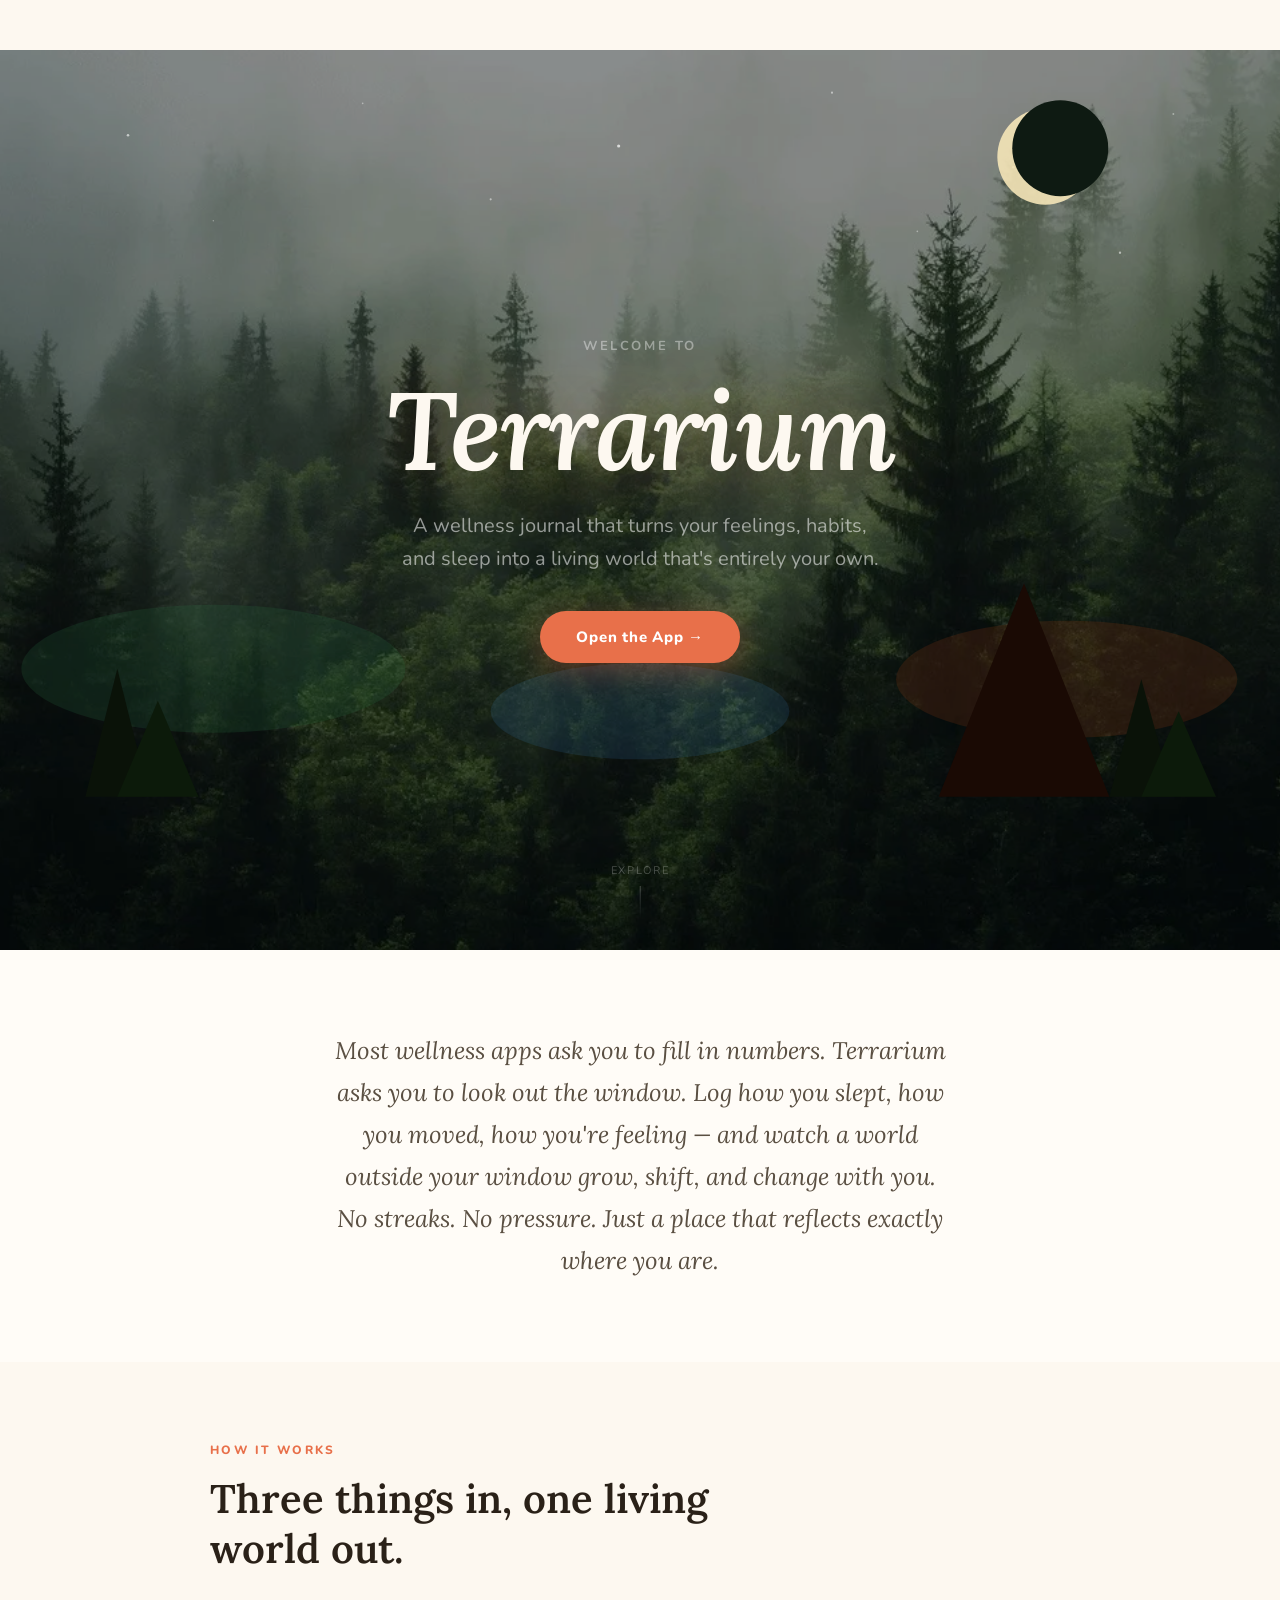
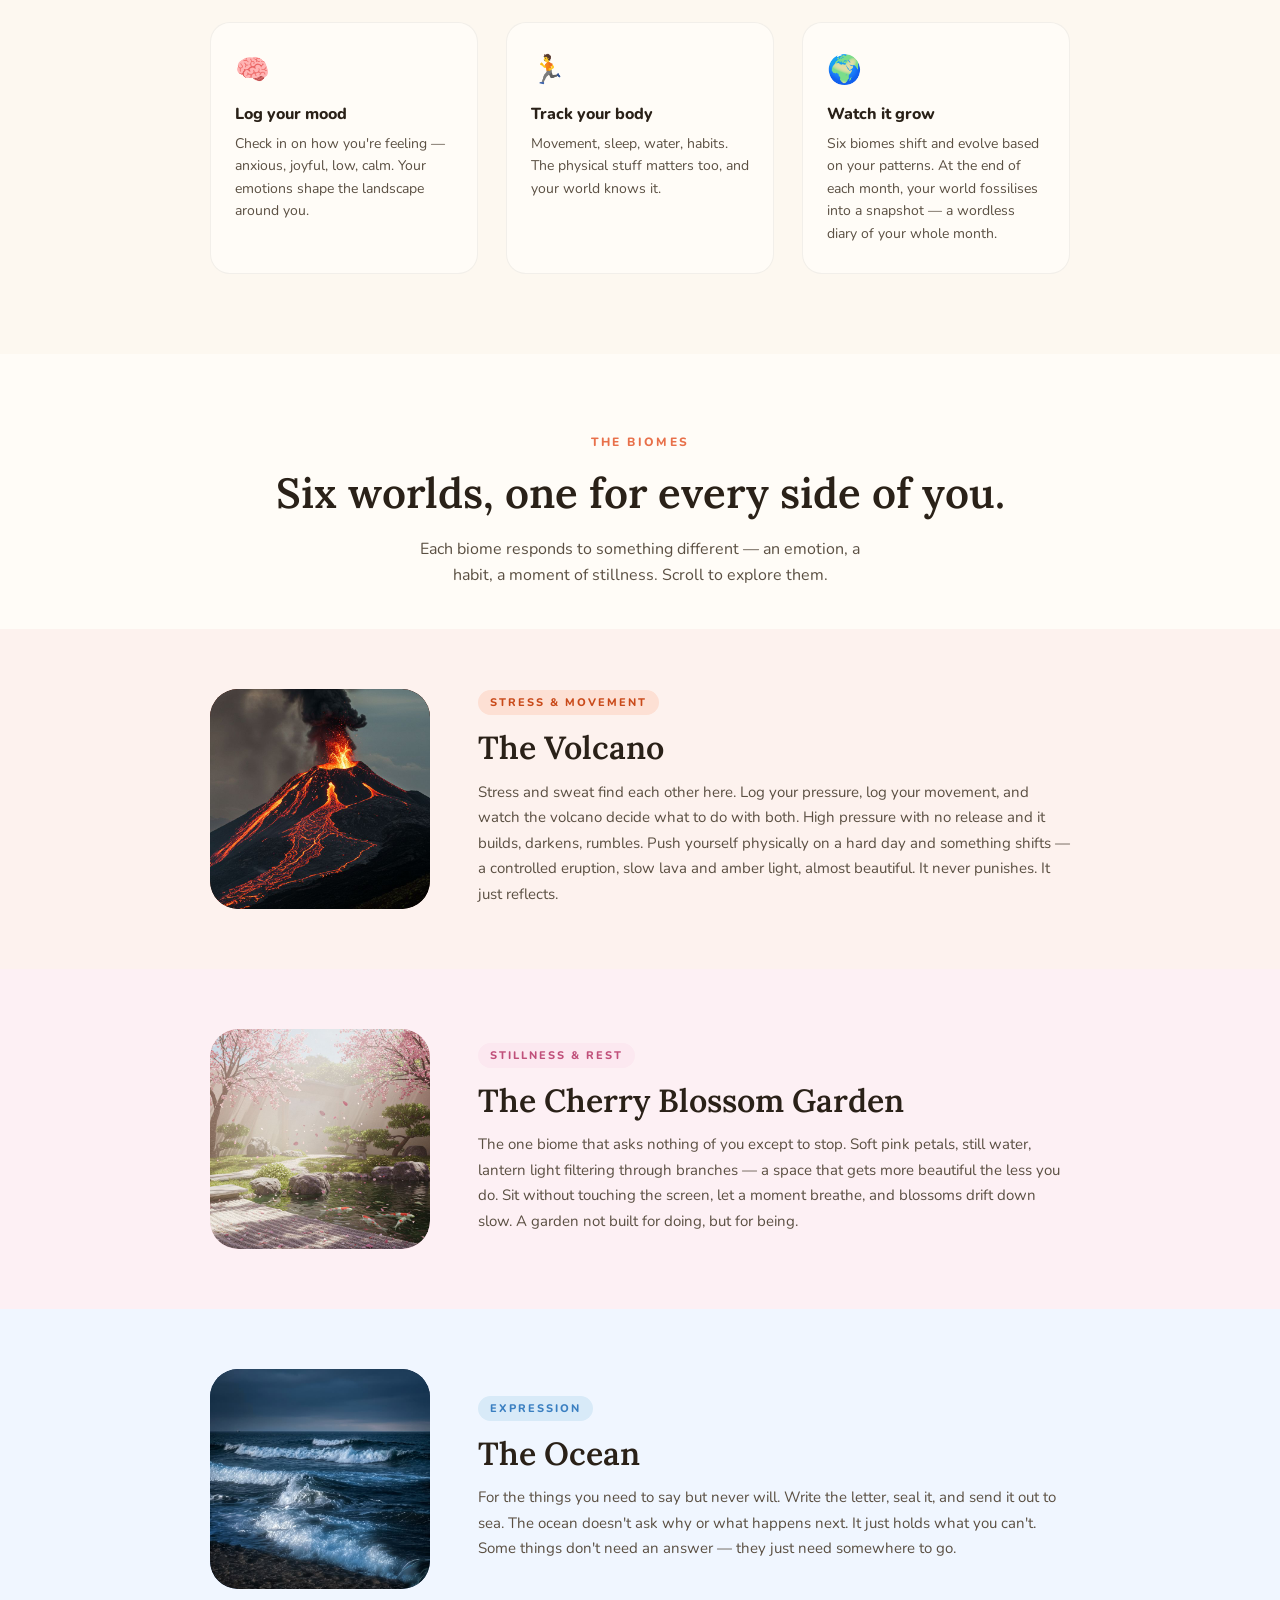
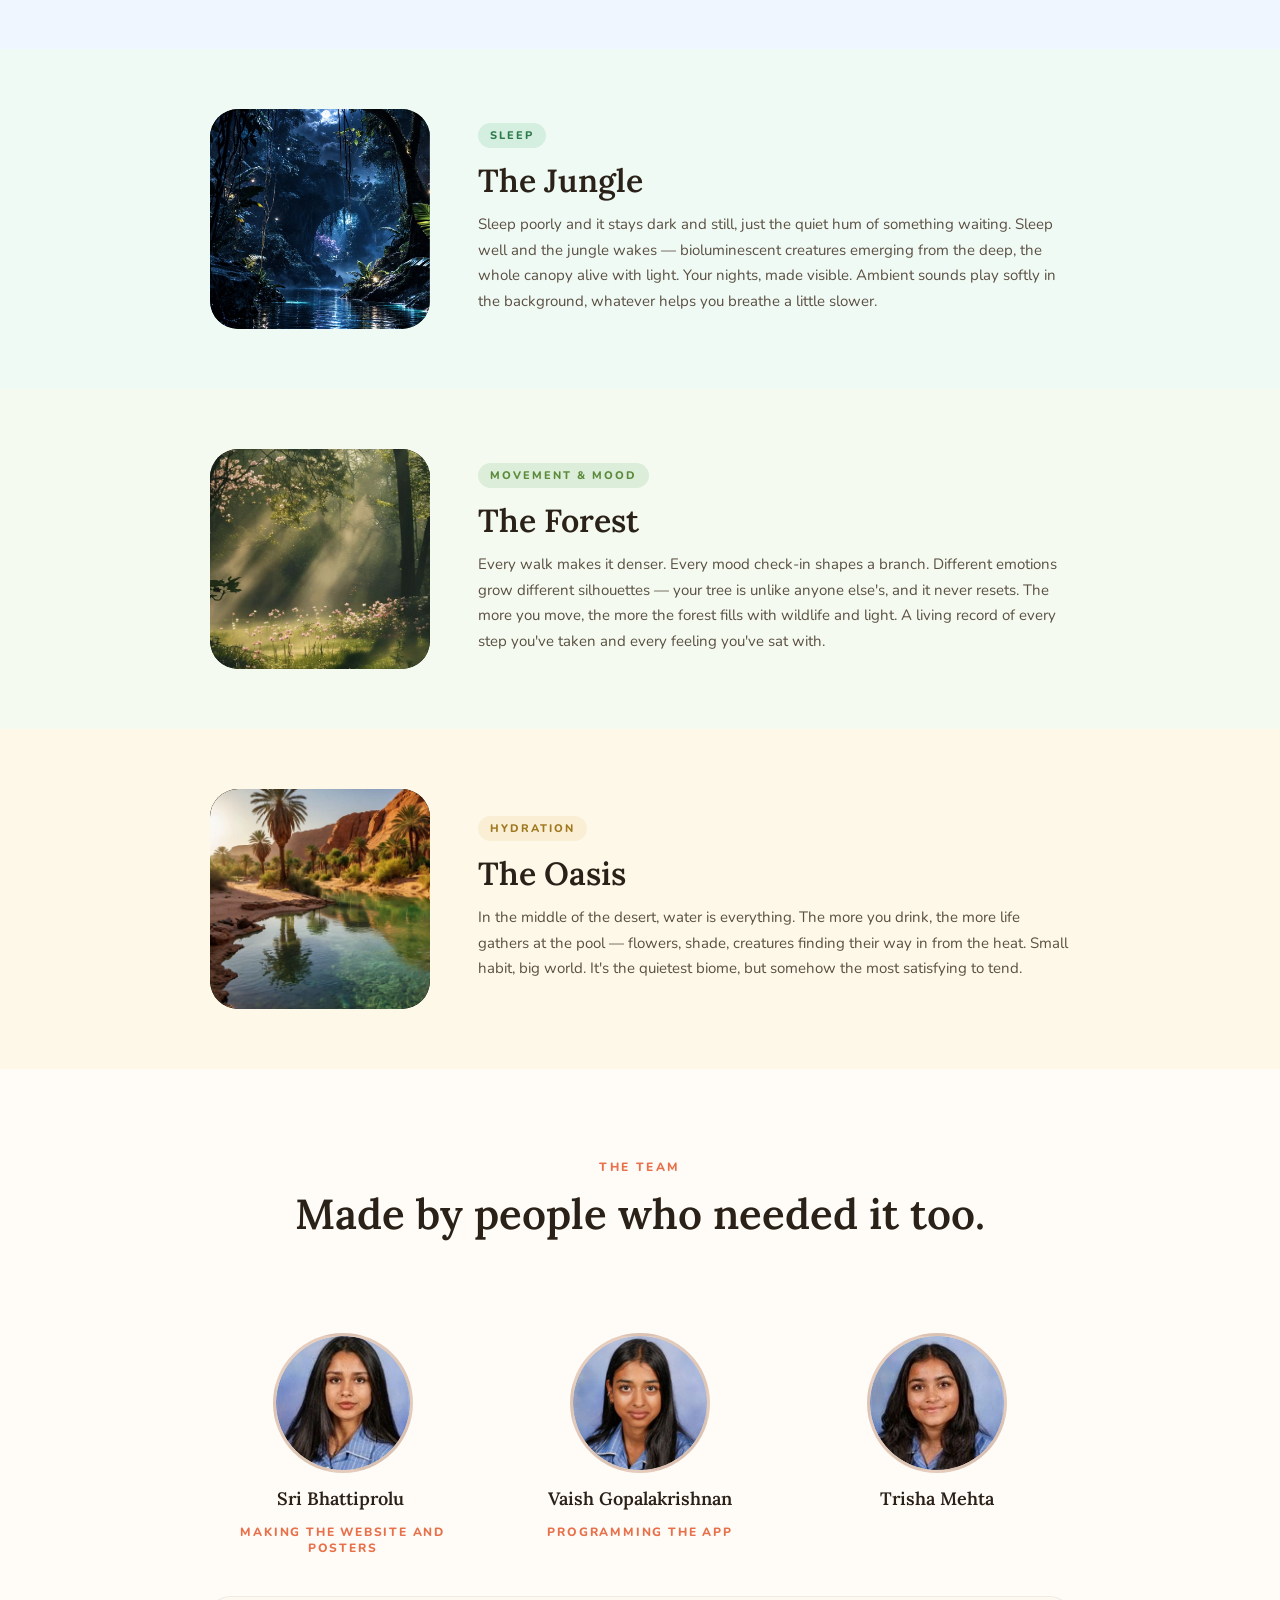
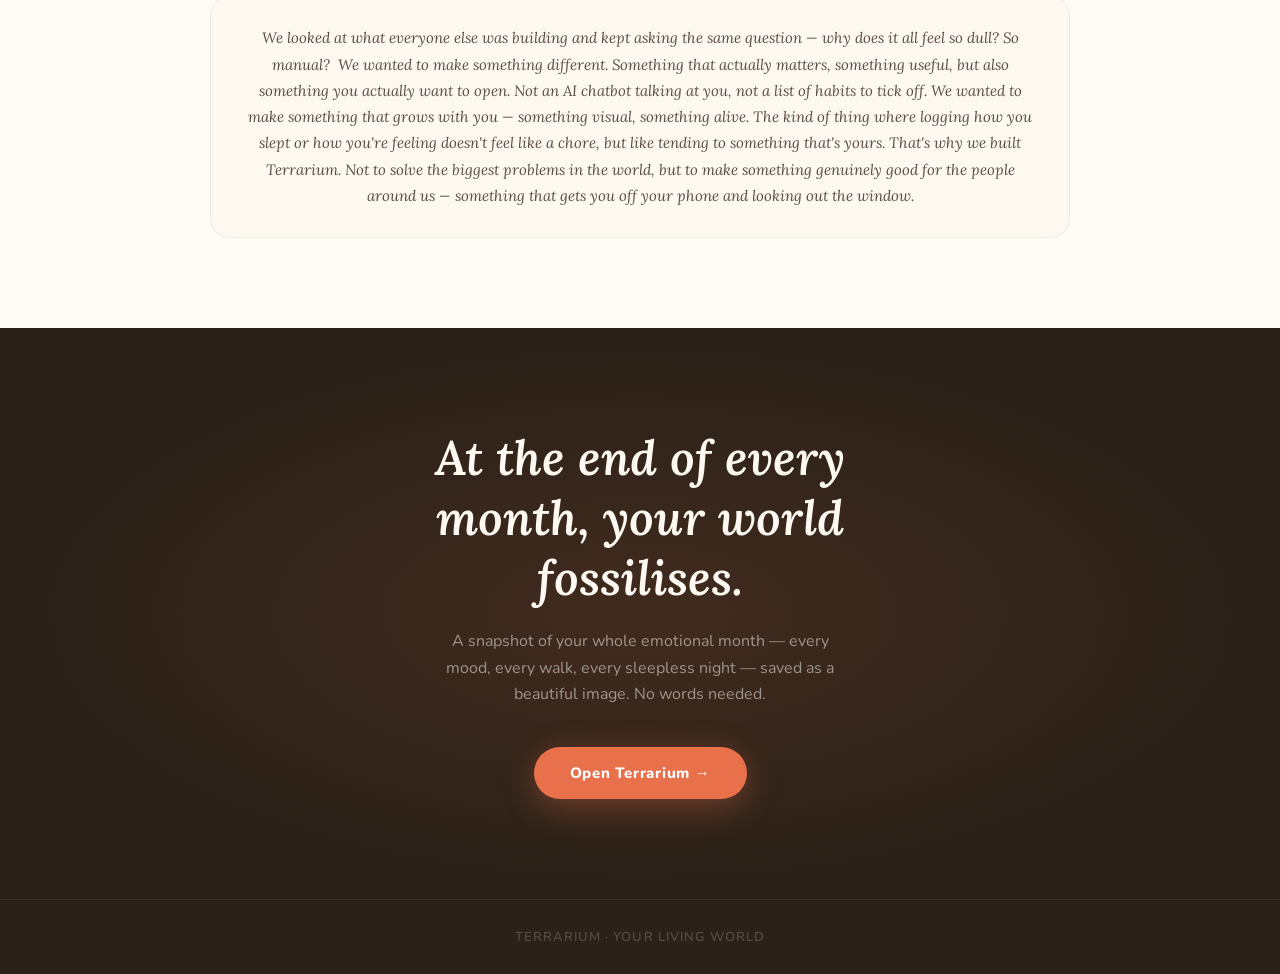
==== commit 177b73e9: "Desert: rewrite camel with proper proportions; update landing page https://claude.ai/code/session_01" ====
--- a/landing.html
+++ b/landing.html
@@ -1,10 +1,9 @@
 <!DOCTYPE html>
-<html lang="en">
-<head>
-<meta charset="UTF-8"/>
-<meta name="viewport" content="width=device-width, initial-scale=1.0"/>
+<html lang="en"><head>
+<meta charset="UTF-8">
+<meta name="viewport" content="width=device-width, initial-scale=1.0">
 <title>Terrarium — Your Living World</title>
-<link href="https://fonts.googleapis.com/css2?family=Nunito:ital,wght@0,400;0,600;0,700;0,800;1,400;1,600&family=Lora:ital,wght@0,400;0,600;1,400;1,600&display=swap" rel="stylesheet"/>
+<link href="https://fonts.googleapis.com/css2?family=Nunito:ital,wght@0,400;0,600;0,700;0,800;1,400;1,600&amp;family=Lora:ital,wght@0,400;0,600;1,400;1,600&amp;display=swap" rel="stylesheet">
 <style>
   *, *::before, *::after { box-sizing: border-box; margin: 0; padding: 0; }
   :root {
@@ -255,13 +254,13 @@
   body.js-ready .reveal.visible { opacity: 1; transform: none; }
 </style>
 </head>
-<body>
+<body class="js-ready">
 
 <!-- TOOLBAR -->
-<div id="editor-toolbar">
+<div id="editor-toolbar" style="display: none;">
   <span class="tb-label">✏️ EDIT MODE</span>
   <div class="tb-sep"></div>
-  <button class="tb-btn active" id="btn-toggle">Editing ON</button>
+  <button class="tb-btn" id="btn-toggle">Editing OFF</button>
   <button class="tb-btn" id="btn-save">⬇ Save HTML</button>
   <div class="tb-sep"></div>
   <a href="./index.html" class="tb-app-link">← Open App</a>
@@ -269,264 +268,251 @@
 </div>
 
 <!-- HERO -->
-<section class="hero" id="hero">
+<section class="hero" id="hero" style="background: rgb(0, 0, 0);"><img class="hero-bg-img" src="[data-uri]">
   <!-- upload overlay (edit mode only) -->
   <div class="img-upload-overlay" title="Change hero background (image or video)">
     <div class="img-upload-hint"><span>🎬</span>Change background</div>
-    <input type="file" accept="image/*,video/*" onchange="loadHeroBg(this)"/>
+    <input type="file" accept="image/*,video/*" onchange="loadHeroBg(this)">
   </div>
   <svg class="hero-canvas" viewBox="0 0 1200 700" preserveAspectRatio="xMidYMid slice" aria-hidden="true">
-    <circle cx="120" cy="80" r="1.2" fill="rgba(255,255,255,0.6)"/>
-    <circle cx="340" cy="50" r="0.8" fill="rgba(255,255,255,0.4)"/>
-    <circle cx="580" cy="90" r="1.5" fill="rgba(255,255,255,0.7)"/>
-    <circle cx="780" cy="40" r="1" fill="rgba(255,255,255,0.5)"/>
-    <circle cx="950" cy="110" r="1.2" fill="rgba(255,255,255,0.6)"/>
-    <circle cx="1100" cy="60" r="0.9" fill="rgba(255,255,255,0.4)"/>
-    <circle cx="200" cy="160" r="0.7" fill="rgba(255,255,255,0.35)"/>
-    <circle cx="460" cy="140" r="1" fill="rgba(255,255,255,0.5)"/>
-    <circle cx="860" cy="170" r="0.8" fill="rgba(255,255,255,0.4)"/>
-    <circle cx="1050" cy="190" r="1.1" fill="rgba(255,255,255,0.55)"/>
-    <ellipse cx="200" cy="580" rx="180" ry="60" fill="rgba(45,122,74,0.18)"/>
-    <ellipse cx="600" cy="620" rx="140" ry="45" fill="rgba(58,127,193,0.15)"/>
-    <ellipse cx="1000" cy="590" rx="160" ry="55" fill="rgba(201,74,26,0.15)"/>
-    <circle cx="980" cy="100" r="45" fill="#f5e6b8" opacity="0.9"/>
-    <circle cx="994" cy="92" r="45" fill="#0e1a12" opacity="1"/>
-    <polygon points="80,700 110,580 140,700" fill="#0a1208"/>
-    <polygon points="110,700 148,610 186,700" fill="#0c1a0a"/>
-    <polygon points="1040,700 1070,590 1100,700" fill="#0a1208"/>
-    <polygon points="1070,700 1105,620 1140,700" fill="#0c1a0a"/>
-    <polygon points="880,700 960,500 1040,700" fill="#1a0a04"/>
+    <circle cx="120" cy="80" r="1.2" fill="rgba(255,255,255,0.6)"></circle>
+    <circle cx="340" cy="50" r="0.8" fill="rgba(255,255,255,0.4)"></circle>
+    <circle cx="580" cy="90" r="1.5" fill="rgba(255,255,255,0.7)"></circle>
+    <circle cx="780" cy="40" r="1" fill="rgba(255,255,255,0.5)"></circle>
+    <circle cx="950" cy="110" r="1.2" fill="rgba(255,255,255,0.6)"></circle>
+    <circle cx="1100" cy="60" r="0.9" fill="rgba(255,255,255,0.4)"></circle>
+    <circle cx="200" cy="160" r="0.7" fill="rgba(255,255,255,0.35)"></circle>
+    <circle cx="460" cy="140" r="1" fill="rgba(255,255,255,0.5)"></circle>
+    <circle cx="860" cy="170" r="0.8" fill="rgba(255,255,255,0.4)"></circle>
+    <circle cx="1050" cy="190" r="1.1" fill="rgba(255,255,255,0.55)"></circle>
+    <ellipse cx="200" cy="580" rx="180" ry="60" fill="rgba(45,122,74,0.18)"></ellipse>
+    <ellipse cx="600" cy="620" rx="140" ry="45" fill="rgba(58,127,193,0.15)"></ellipse>
+    <ellipse cx="1000" cy="590" rx="160" ry="55" fill="rgba(201,74,26,0.15)"></ellipse>
+    <circle cx="980" cy="100" r="45" fill="#f5e6b8" opacity="0.9"></circle>
+    <circle cx="994" cy="92" r="45" fill="#0e1a12" opacity="1"></circle>
+    <polygon points="80,700 110,580 140,700" fill="#0a1208"></polygon>
+    <polygon points="110,700 148,610 186,700" fill="#0c1a0a"></polygon>
+    <polygon points="1040,700 1070,590 1100,700" fill="#0a1208"></polygon>
+    <polygon points="1070,700 1105,620 1140,700" fill="#0c1a0a"></polygon>
+    <polygon points="880,700 960,500 1040,700" fill="#1a0a04"></polygon>
   </svg>
-  <div class="hero-eyebrow" contenteditable="true">Welcome to</div>
-  <h1 class="hero-title" contenteditable="true">Terrarium</h1>
-  <p class="hero-sub" contenteditable="true">A wellness journal that turns your feelings, habits, and sleep into a living world that's entirely your own.</p>
+  <div class="hero-eyebrow" data-eid="e0">Welcome to</div>
+  <h1 class="hero-title" data-eid="e1">Terrarium</h1>
+  <p class="hero-sub" data-eid="e2">A wellness journal that turns your feelings, habits, and sleep into a living world that's entirely your own.</p>
   <a href="./index.html" class="hero-cta">Open the App →</a>
   <div class="scroll-hint"><span>Explore</span><div class="scroll-arrow"></div></div>
 </section>
 
 <!-- STORY INTRO -->
 <section class="story-intro">
-  <p class="reveal" contenteditable="true">Most wellness apps ask you to fill in numbers. Terrarium asks you to look out the window. Log how you slept, how you moved, how you're feeling — and watch a world outside your window grow, shift, and change with you. No streaks. No pressure. Just a place that reflects exactly where you are.</p>
-</section>
-<div class="add-textbox-zone"><button class="add-textbox-btn" onclick="addTextbox(this)">+ Add text block here</button></div>
+  <p class="reveal visible" data-eid="e3">Most wellness apps ask you to fill in numbers. Terrarium asks you to look out the window. Log how you slept, how you moved, how you're feeling — and watch a world outside your window grow, shift, and change with you. No streaks. No pressure. Just a place that reflects exactly where you are.</p>
+</section>
+<div class="add-textbox-zone" style="display: none;"><button class="add-textbox-btn" onclick="addTextbox(this)">+ Add text block here</button></div>
 
 <!-- HOW IT WORKS -->
 <section class="how">
   <div class="how-inner">
-    <div class="section-label reveal" contenteditable="true">How it works</div>
-    <h2 class="how-title reveal" contenteditable="true">Three things in, one living world out.</h2>
+    <div class="section-label reveal visible" data-eid="e4">How it works</div>
+    <h2 class="how-title reveal visible" data-eid="e5">Three things in, one living world out.</h2>
     <div class="how-grid">
-      <div class="how-card reveal">
+      <div class="how-card reveal visible">
         <span class="how-icon">🧠</span>
-        <h3 contenteditable="true">Log your mood</h3>
-        <p contenteditable="true">Check in on how you're feeling — anxious, joyful, low, calm. Your emotions shape the landscape around you.</p>
+        <h3 data-eid="e6">Log your mood</h3>
+        <p data-eid="e7">Check in on how you're feeling — anxious, joyful, low, calm. Your emotions shape the landscape around you.</p>
       </div>
-      <div class="how-card reveal">
+      <div class="how-card reveal visible">
         <span class="how-icon">🏃</span>
-        <h3 contenteditable="true">Track your body</h3>
-        <p contenteditable="true">Movement, sleep, water, habits. The physical stuff matters too, and your world knows it.</p>
+        <h3 data-eid="e8">Track your body</h3>
+        <p data-eid="e9">Movement, sleep, water, habits. The physical stuff matters too, and your world knows it.</p>
       </div>
-      <div class="how-card reveal">
+      <div class="how-card reveal visible">
         <span class="how-icon">🌍</span>
-        <h3 contenteditable="true">Watch it grow</h3>
-        <p contenteditable="true">Seven biomes shift and evolve based on your patterns. At the end of each month, your world fossilises into a snapshot — a wordless diary of your whole month.</p>
+        <h3 data-eid="e10">Watch it grow</h3>
+        <p data-eid="e11">Six biomes shift and evolve based on your patterns. At the end of each month, your world fossilises into a snapshot — a wordless diary of your whole month.</p>
       </div>
     </div>
   </div>
 </section>
-<div class="add-textbox-zone"><button class="add-textbox-btn" onclick="addTextbox(this)">+ Add text block here</button></div>
+<div class="add-textbox-zone" style="display: none;"><button class="add-textbox-btn" onclick="addTextbox(this)">+ Add text block here</button></div>
 
 <!-- BIOMES HEADER -->
 <div class="biomes-header">
-  <div class="section-label reveal" contenteditable="true">The biomes</div>
-  <h2 class="reveal" contenteditable="true">Seven worlds, one for every side of you.</h2>
-  <p class="reveal" contenteditable="true">Each biome responds to something different — an emotion, a habit, a moment of stillness. Scroll to explore them.</p>
+  <div class="section-label reveal visible" data-eid="e12">The biomes</div>
+  <h2 class="reveal visible" data-eid="e13">Six worlds, one for every side of you.</h2>
+  <p class="reveal visible" data-eid="e14">Each biome responds to something different — an emotion, a habit, a moment of stillness. Scroll to explore them.</p>
 </div>
-<div class="add-textbox-zone"><button class="add-textbox-btn" onclick="addTextbox(this)">+ Add text block here</button></div>
+<div class="add-textbox-zone" style="display: none;"><button class="add-textbox-btn" onclick="addTextbox(this)">+ Add text block here</button></div>
 
 <!-- VOLCANO -->
 <section class="biome b-volcano">
-  <div class="biome-inner reveal">
-    <div class="biome-visual"><span class="bv-emoji">🌋</span><div class="img-upload-overlay"><div class="img-upload-hint"><span>🖼</span>Add image</div><input type="file" accept="image/*" onchange="loadBiomeImg(this)"/></div></div>
+  <div class="biome-inner reveal visible">
+    <div class="biome-visual"><img class="bv-img" src="[data-uri]"><span class="bv-emoji" style="opacity: 0;">🌋</span><div class="img-upload-overlay"><div class="img-upload-hint"><span>🖼</span>Add image</div><input type="file" accept="image/*" onchange="loadBiomeImg(this)"></div></div>
     <div class="biome-content">
-      <span class="biome-tag" contenteditable="true">Stress & Movement</span>
-      <h3 contenteditable="true">The Volcano</h3>
-      <p contenteditable="true">Stress and sweat find each other here. Log your pressure, log your movement, and watch the volcano decide what to do with both. High pressure with no release and it builds, darkens, rumbles. Push yourself physically on a hard day and something shifts — a controlled eruption, slow lava and amber light, almost beautiful. It never punishes. It just reflects.</p>
-    </div>
-  </div>
-</section>
-<div class="add-textbox-zone"><button class="add-textbox-btn" onclick="addTextbox(this)">+ Add text block here</button></div>
+      <span class="biome-tag" data-eid="e15">Stress &amp; Movement</span>
+      <h3 data-eid="e16">The Volcano</h3>
+      <p data-eid="e17">Stress and sweat find each other here. Log your pressure, log your movement, and watch the volcano decide what to do with both. High pressure with no release and it builds, darkens, rumbles. Push yourself physically on a hard day and something shifts — a controlled eruption, slow lava and amber light, almost beautiful. It never punishes. It just reflects.</p>
+    </div>
+  </div>
+</section>
+<div class="add-textbox-zone" style="display: none;"><button class="add-textbox-btn" onclick="addTextbox(this)">+ Add text block here</button></div>
 
 <!-- CHERRY BLOSSOM -->
 <section class="biome b-cherry">
-  <div class="biome-inner reveal">
-    <div class="biome-visual"><span class="bv-emoji">🌸</span><div class="img-upload-overlay"><div class="img-upload-hint"><span>🖼</span>Add image</div><input type="file" accept="image/*" onchange="loadBiomeImg(this)"/></div></div>
+  <div class="biome-inner reveal visible">
+    <div class="biome-visual"><img class="bv-img" src="[data-uri]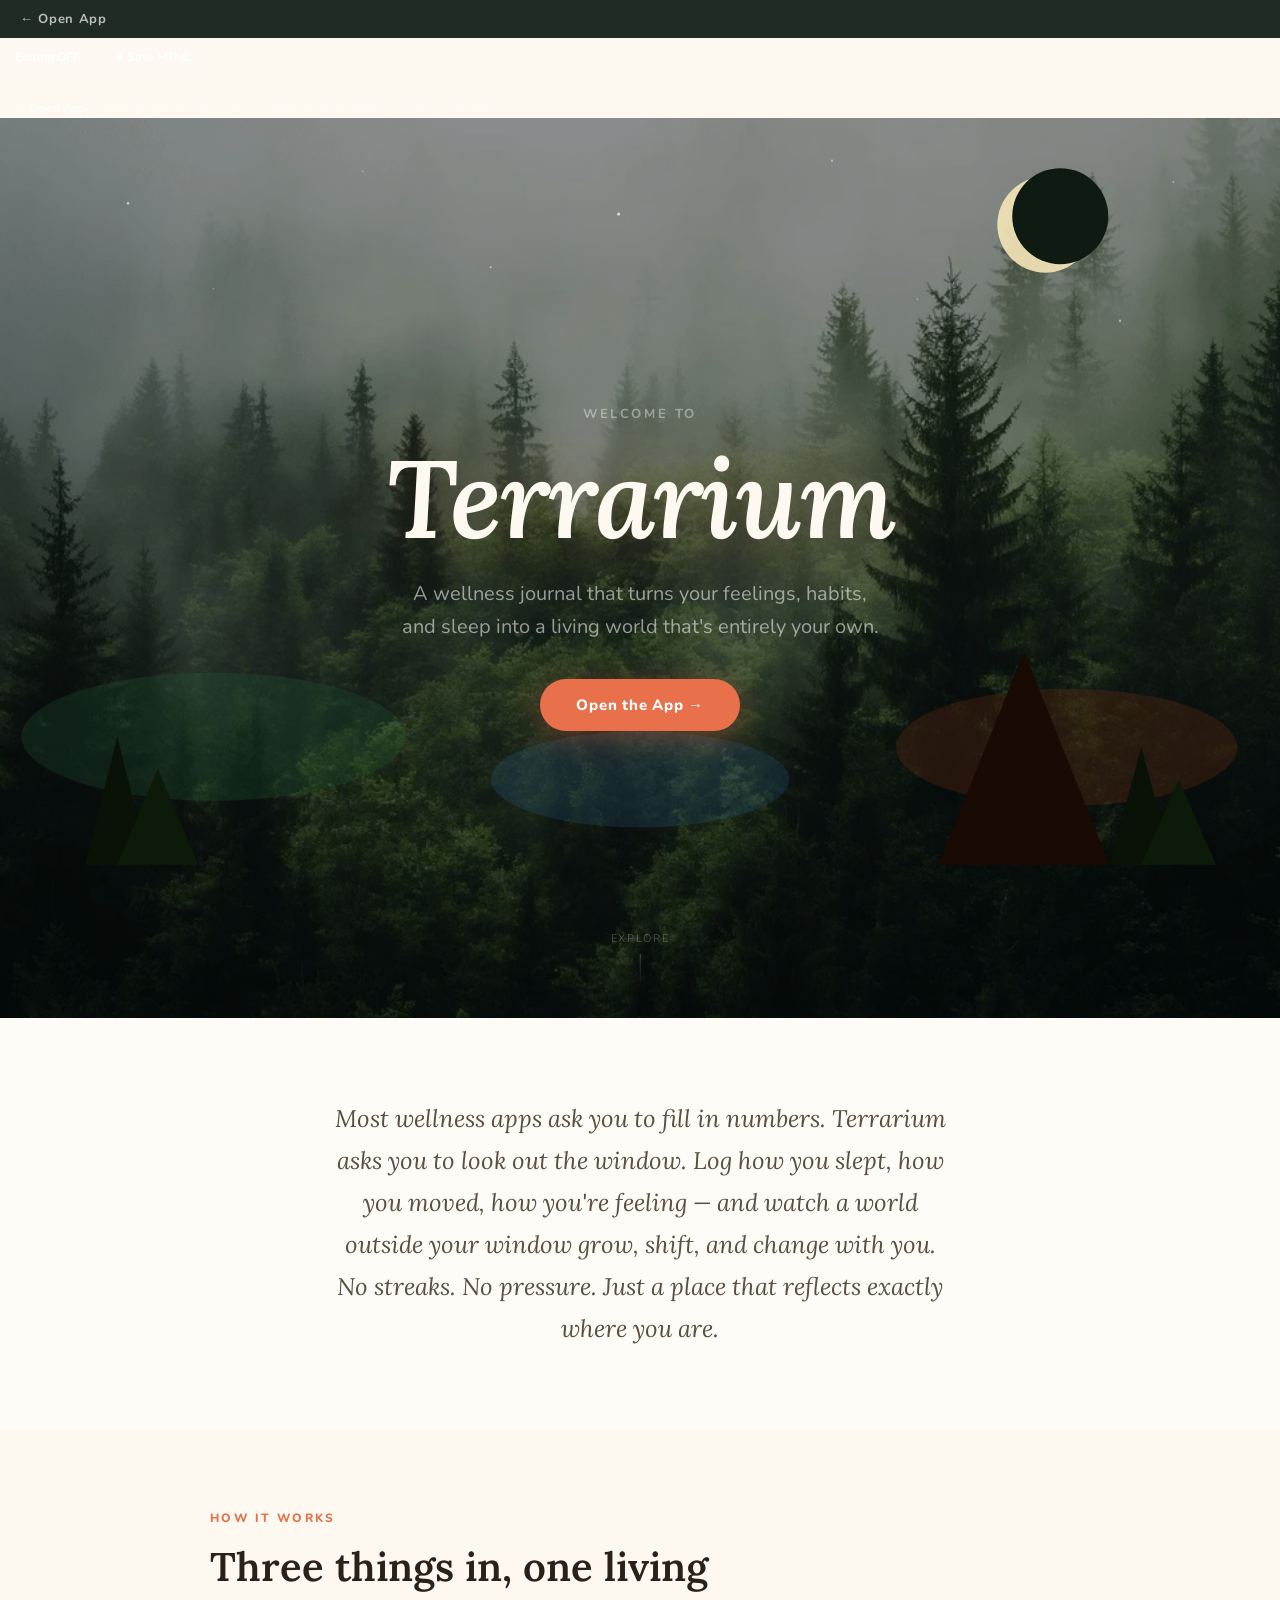
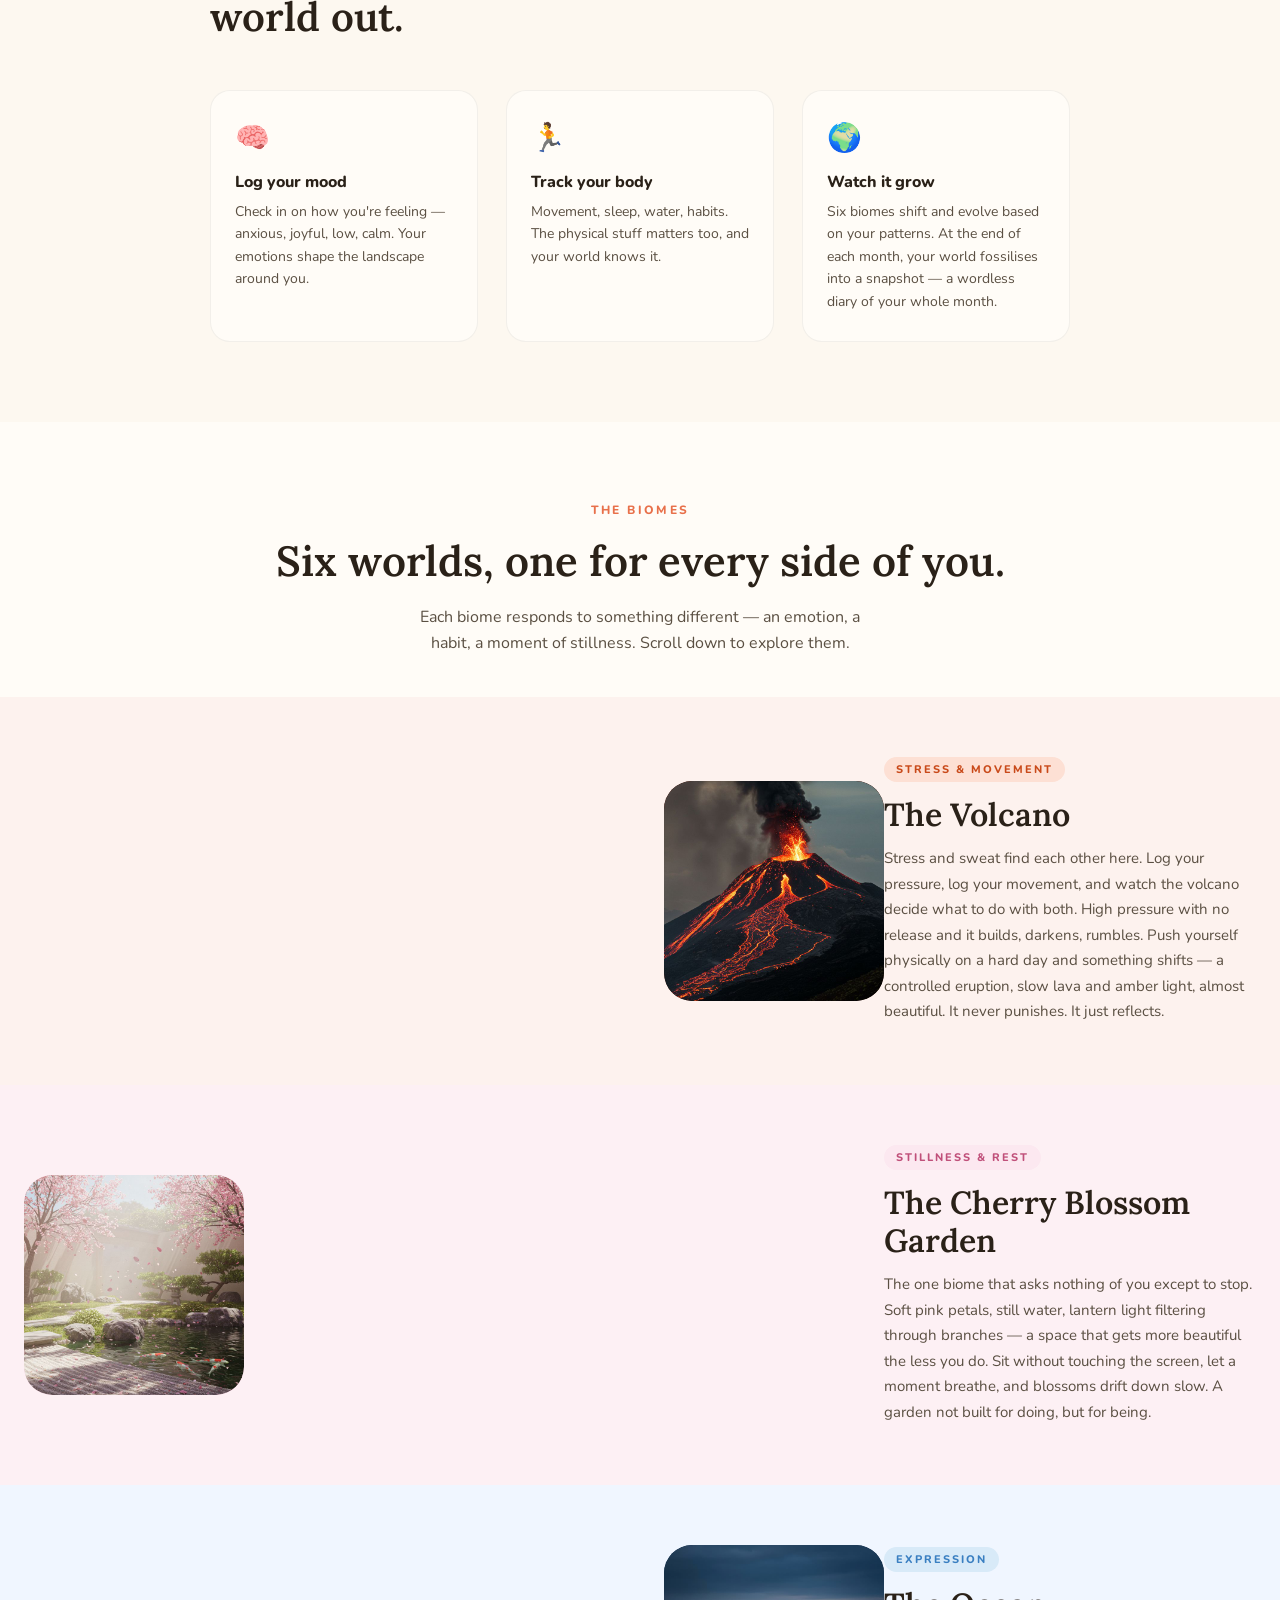
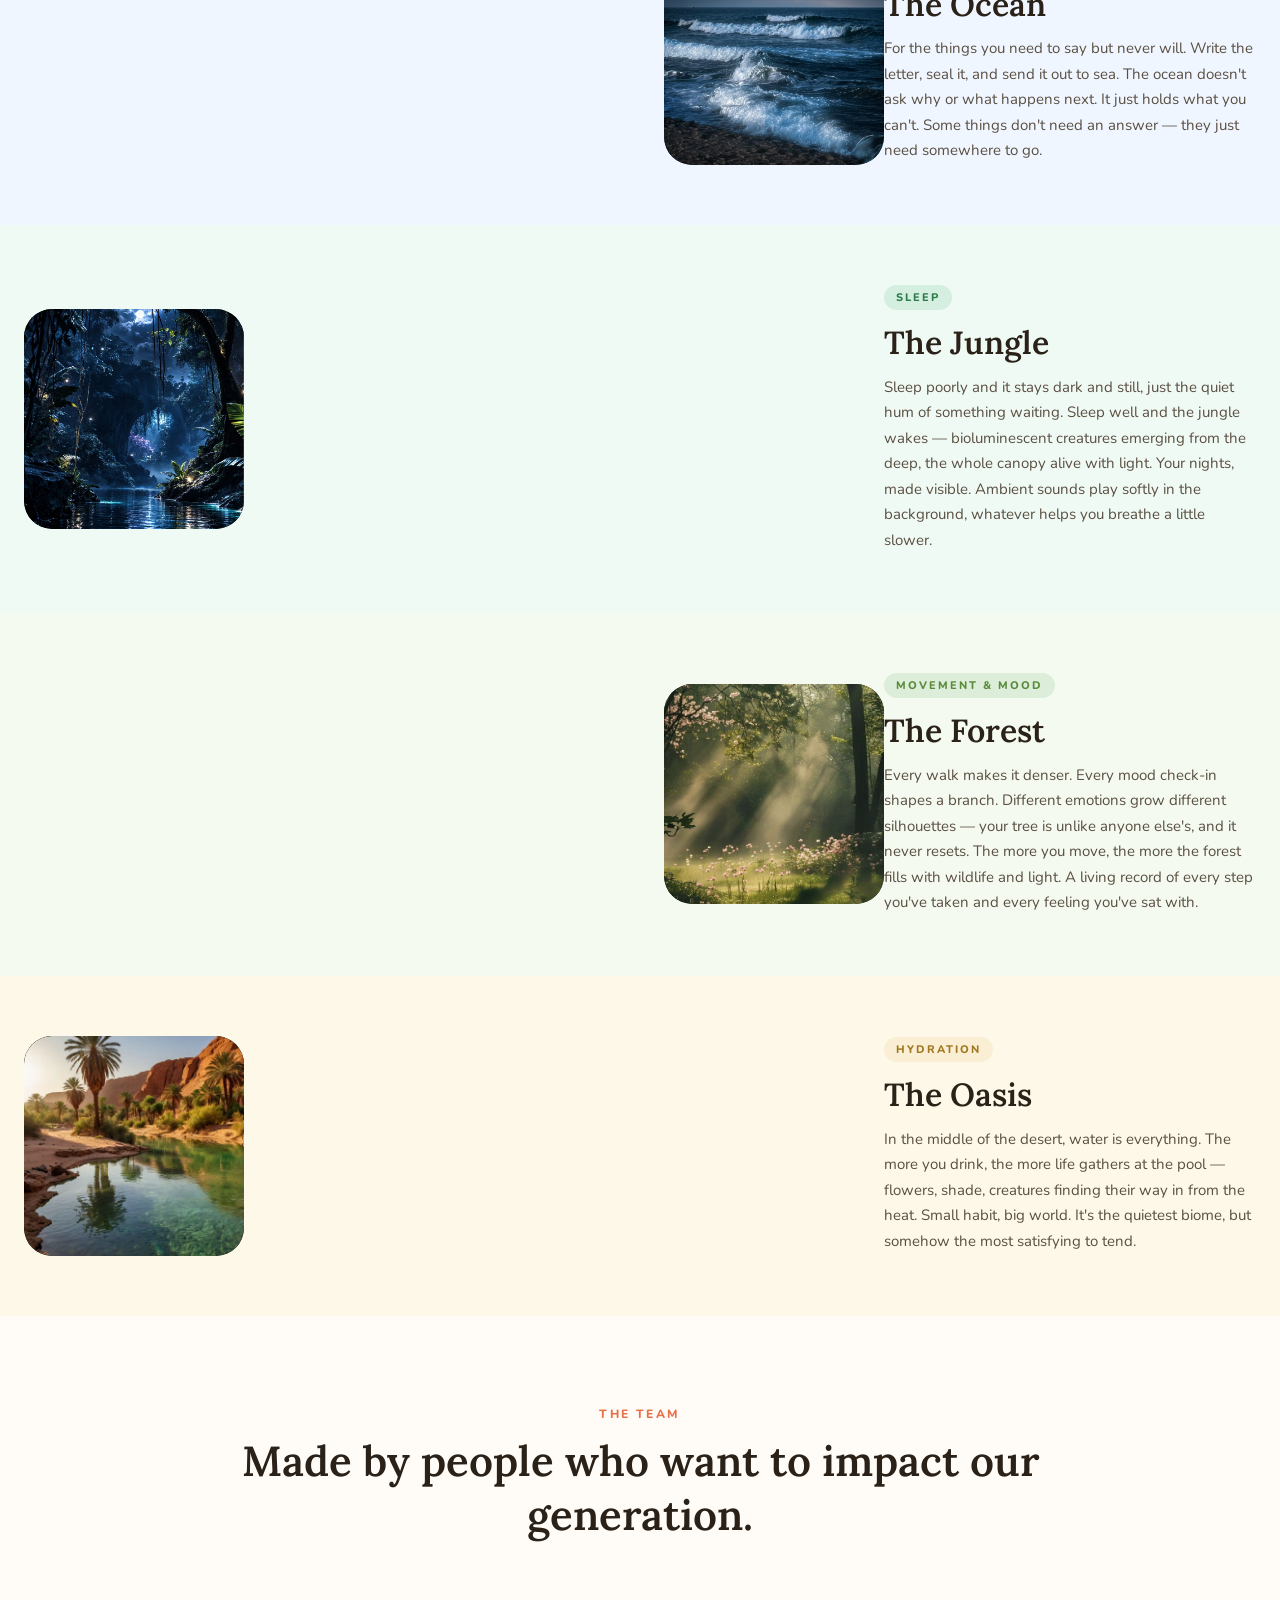
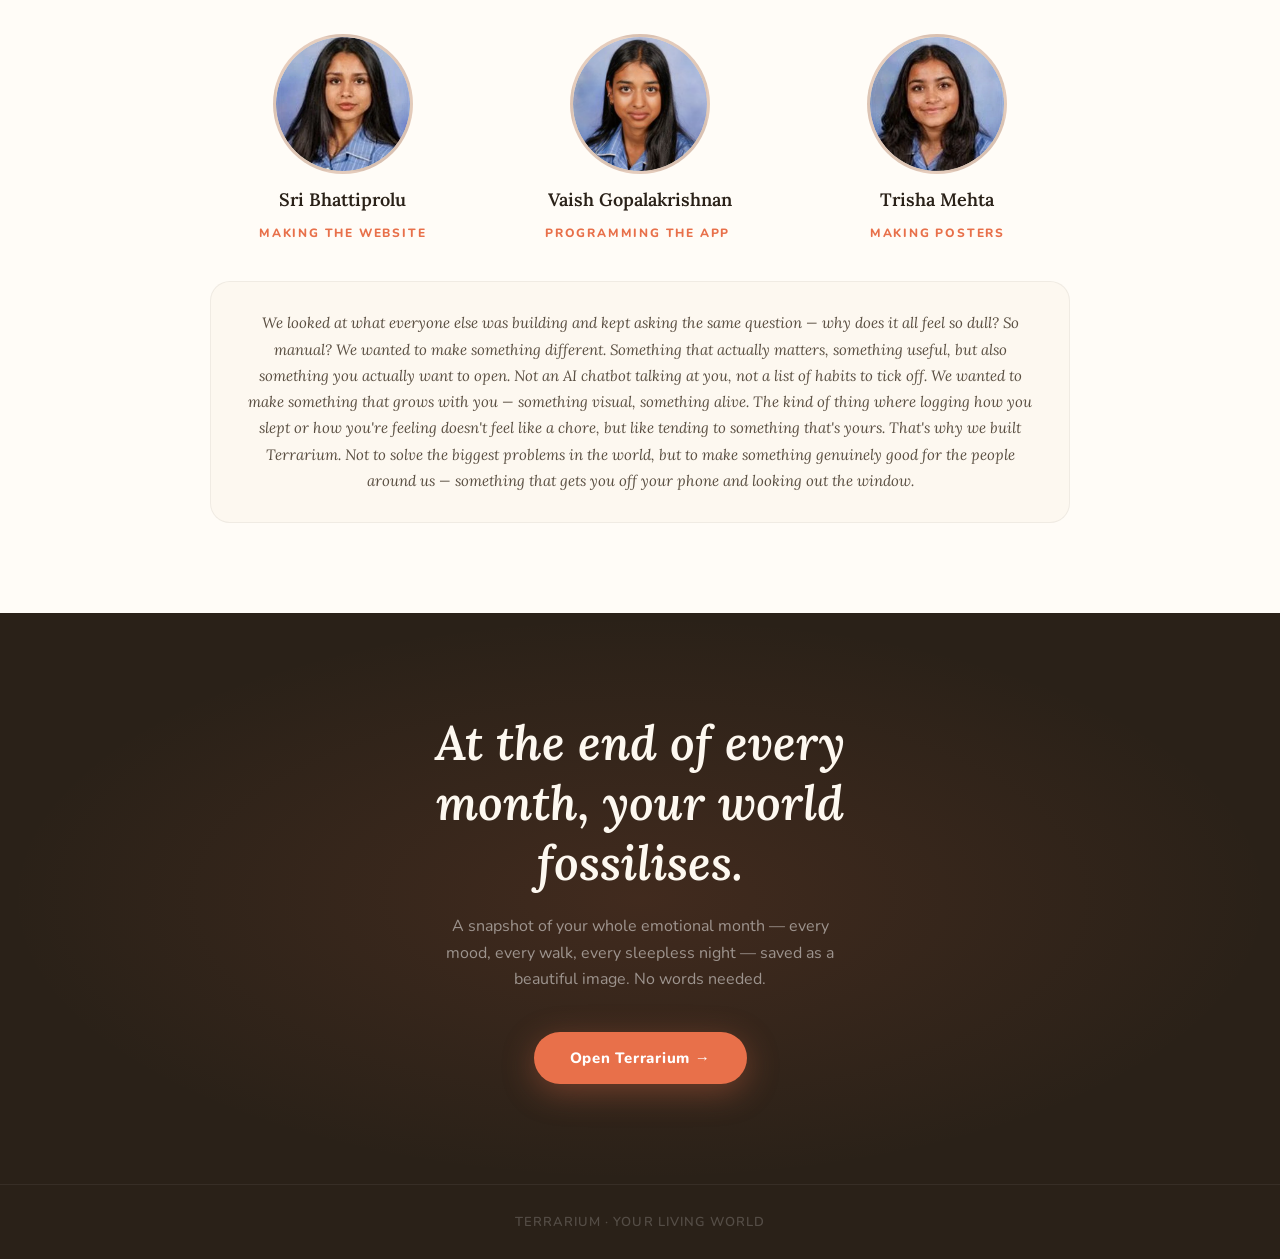
==== commit 99ed66b5: "Landing: replace with new design, all editing disabled (read-only) https://claude.ai/code/session_01" ====
--- a/landing.html
+++ b/landing.html
@@ -42,14 +42,14 @@
   }
   .tb-app-link:hover { background: rgba(255,255,255,0.16); color: white; }
 
-  body { padding-top: 50px; }
+  body { }
 
   /* EDITABLE TEXT */
-  [contenteditable="true"] { outline: none; border-radius: 4px; transition: background 0.15s, box-shadow 0.15s; }
-  body.edit-mode [contenteditable="true"]:hover {
+  [] { outline: none; border-radius: 4px; transition: background 0.15s, box-shadow 0.15s; }
+  body.edit-mode []:hover {
     background: rgba(232,112,74,0.08); box-shadow: 0 0 0 2px rgba(232,112,74,0.3); cursor: text;
   }
-  body.edit-mode [contenteditable="true"]:focus {
+  body.edit-mode []:focus {
     background: rgba(232,112,74,0.1); box-shadow: 0 0 0 2px var(--accent);
   }
 
@@ -255,12 +255,13 @@
 </style>
 </head>
 <body class="js-ready">
+<div style="position:fixed;top:0;left:0;right:0;z-index:9999;background:rgba(14,26,18,0.92);backdrop-filter:blur(8px);padding:10px 20px;display:flex;align-items:center;">
+  <a href="./index.html" style="color:rgba(255,255,255,0.7);text-decoration:none;font-family:'Nunito',sans-serif;font-size:13px;font-weight:700;letter-spacing:0.05em;">← Open App</a>
+</div>
+<div style="height:42px;"></div>
 
 <!-- TOOLBAR -->
-<div id="editor-toolbar" style="display: none;">
-  <span class="tb-label">✏️ EDIT MODE</span>
-  <div class="tb-sep"></div>
-  <button class="tb-btn" id="btn-toggle">Editing OFF</button>
+<button class="tb-btn" id="btn-toggle">Editing OFF</button>
   <button class="tb-btn" id="btn-save">⬇ Save HTML</button>
   <div class="tb-sep"></div>
   <a href="./index.html" class="tb-app-link">← Open App</a>
@@ -270,9 +271,7 @@
 <!-- HERO -->
 <section class="hero" id="hero" style="background: rgb(0, 0, 0);"><img class="hero-bg-img" src="[data-uri]">
   <!-- upload overlay (edit mode only) -->
-  <div class="img-upload-overlay" title="Change hero background (image or video)">
-    <div class="img-upload-hint"><span>🎬</span>Change background</div>
-    <input type="file" accept="image/*,video/*" onchange="loadHeroBg(this)">
+  
   </div>
   <svg class="hero-canvas" viewBox="0 0 1200 700" preserveAspectRatio="xMidYMid slice" aria-hidden="true">
     <circle cx="120" cy="80" r="1.2" fill="rgba(255,255,255,0.6)"></circle>
@@ -307,8 +306,6 @@
 <section class="story-intro">
   <p class="reveal visible" data-eid="e3">Most wellness apps ask you to fill in numbers. Terrarium asks you to look out the window. Log how you slept, how you moved, how you're feeling — and watch a world outside your window grow, shift, and change with you. No streaks. No pressure. Just a place that reflects exactly where you are.</p>
 </section>
-<div class="add-textbox-zone" style="display: none;"><button class="add-textbox-btn" onclick="addTextbox(this)">+ Add text block here</button></div>
-
 <!-- HOW IT WORKS -->
 <section class="how">
   <div class="how-inner">
@@ -333,20 +330,16 @@
     </div>
   </div>
 </section>
-<div class="add-textbox-zone" style="display: none;"><button class="add-textbox-btn" onclick="addTextbox(this)">+ Add text block here</button></div>
-
 <!-- BIOMES HEADER -->
 <div class="biomes-header">
   <div class="section-label reveal visible" data-eid="e12">The biomes</div>
   <h2 class="reveal visible" data-eid="e13">Six worlds, one for every side of you.</h2>
-  <p class="reveal visible" data-eid="e14">Each biome responds to something different — an emotion, a habit, a moment of stillness. Scroll to explore them.</p>
+  <p class="reveal visible" data-eid="e14">Each biome responds to something different — an emotion, a habit, a moment of stillness. Scroll down to explore them.</p>
 </div>
-<div class="add-textbox-zone" style="display: none;"><button class="add-textbox-btn" onclick="addTextbox(this)">+ Add text block here</button></div>
-
 <!-- VOLCANO -->
 <section class="biome b-volcano">
   <div class="biome-inner reveal visible">
-    <div class="biome-visual"><img class="bv-img" src="[data-uri]"><span class="bv-emoji" style="opacity: 0;">🌋</span><div class="img-upload-overlay"><div class="img-upload-hint"><span>🖼</span>Add image</div><input type="file" accept="image/*" onchange="loadBiomeImg(this)"></div></div>
+    <div class="biome-visual"><img class="bv-img" src="[data-uri]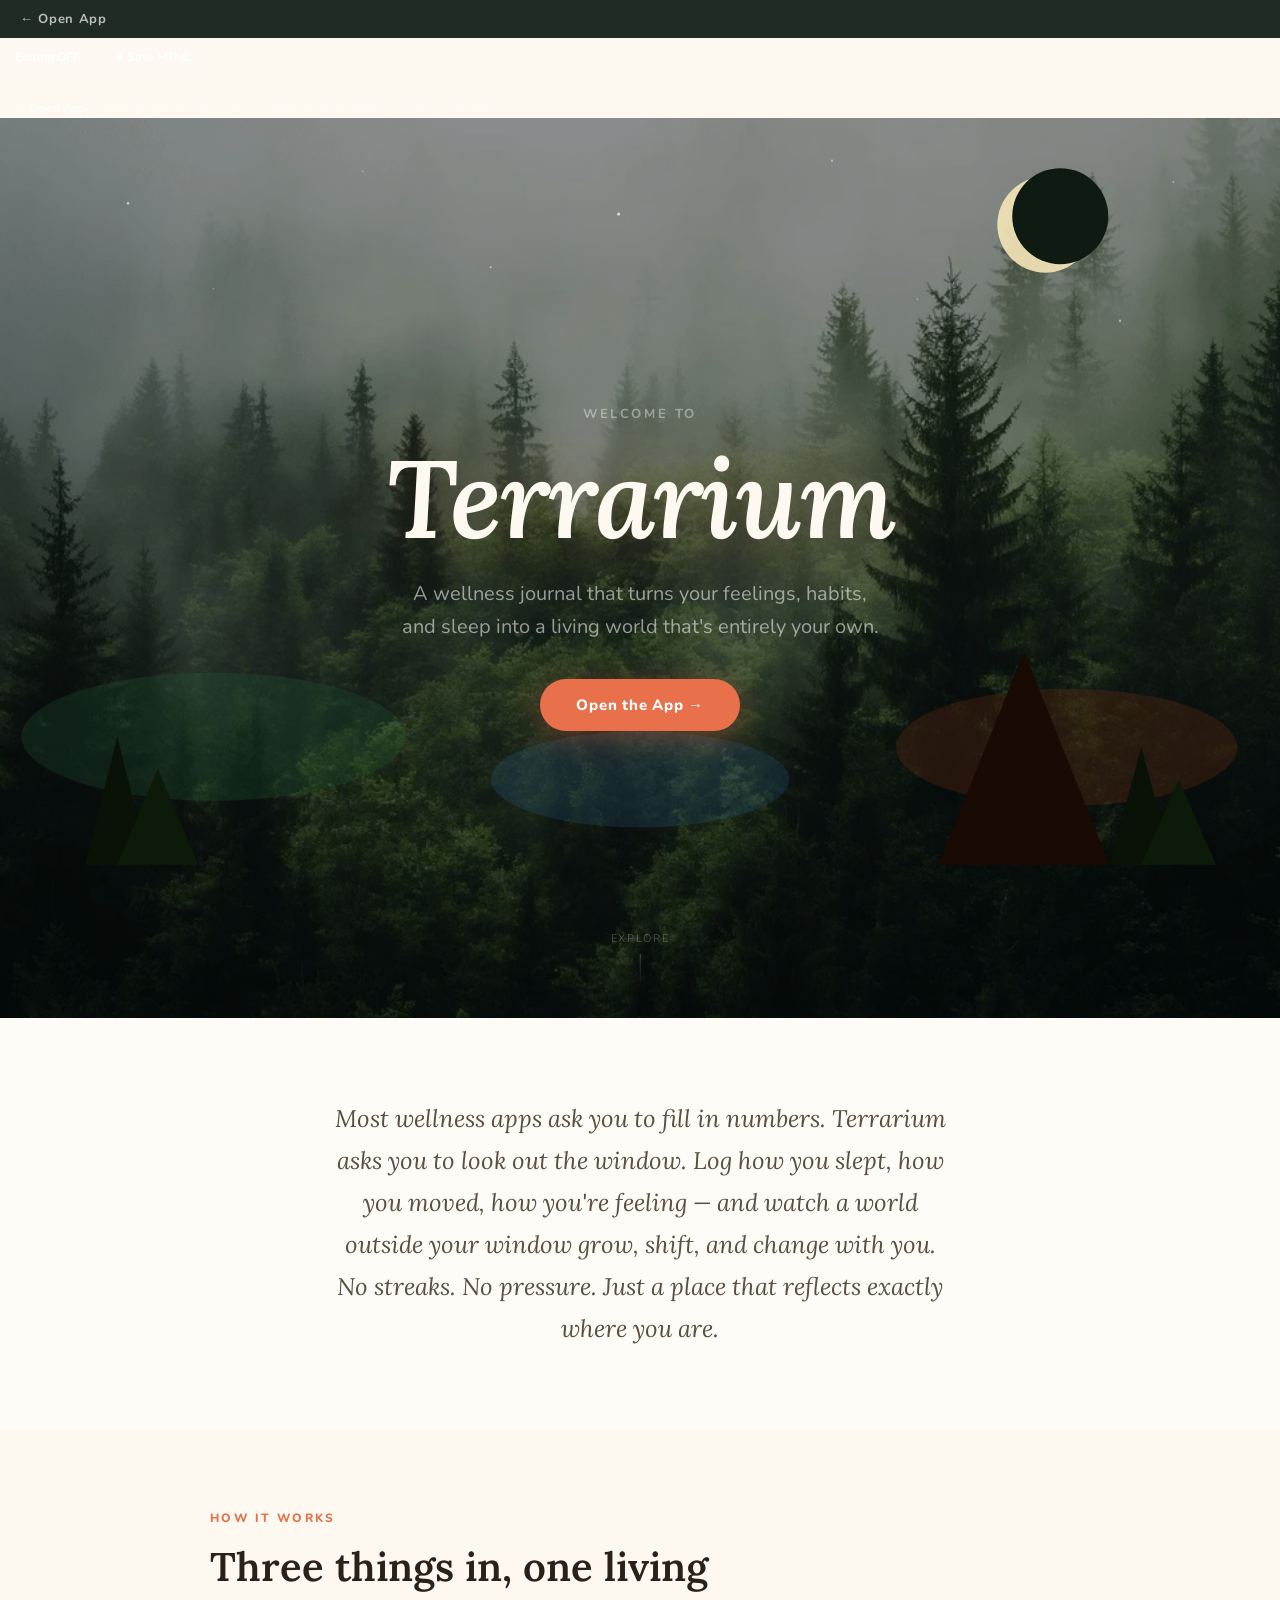
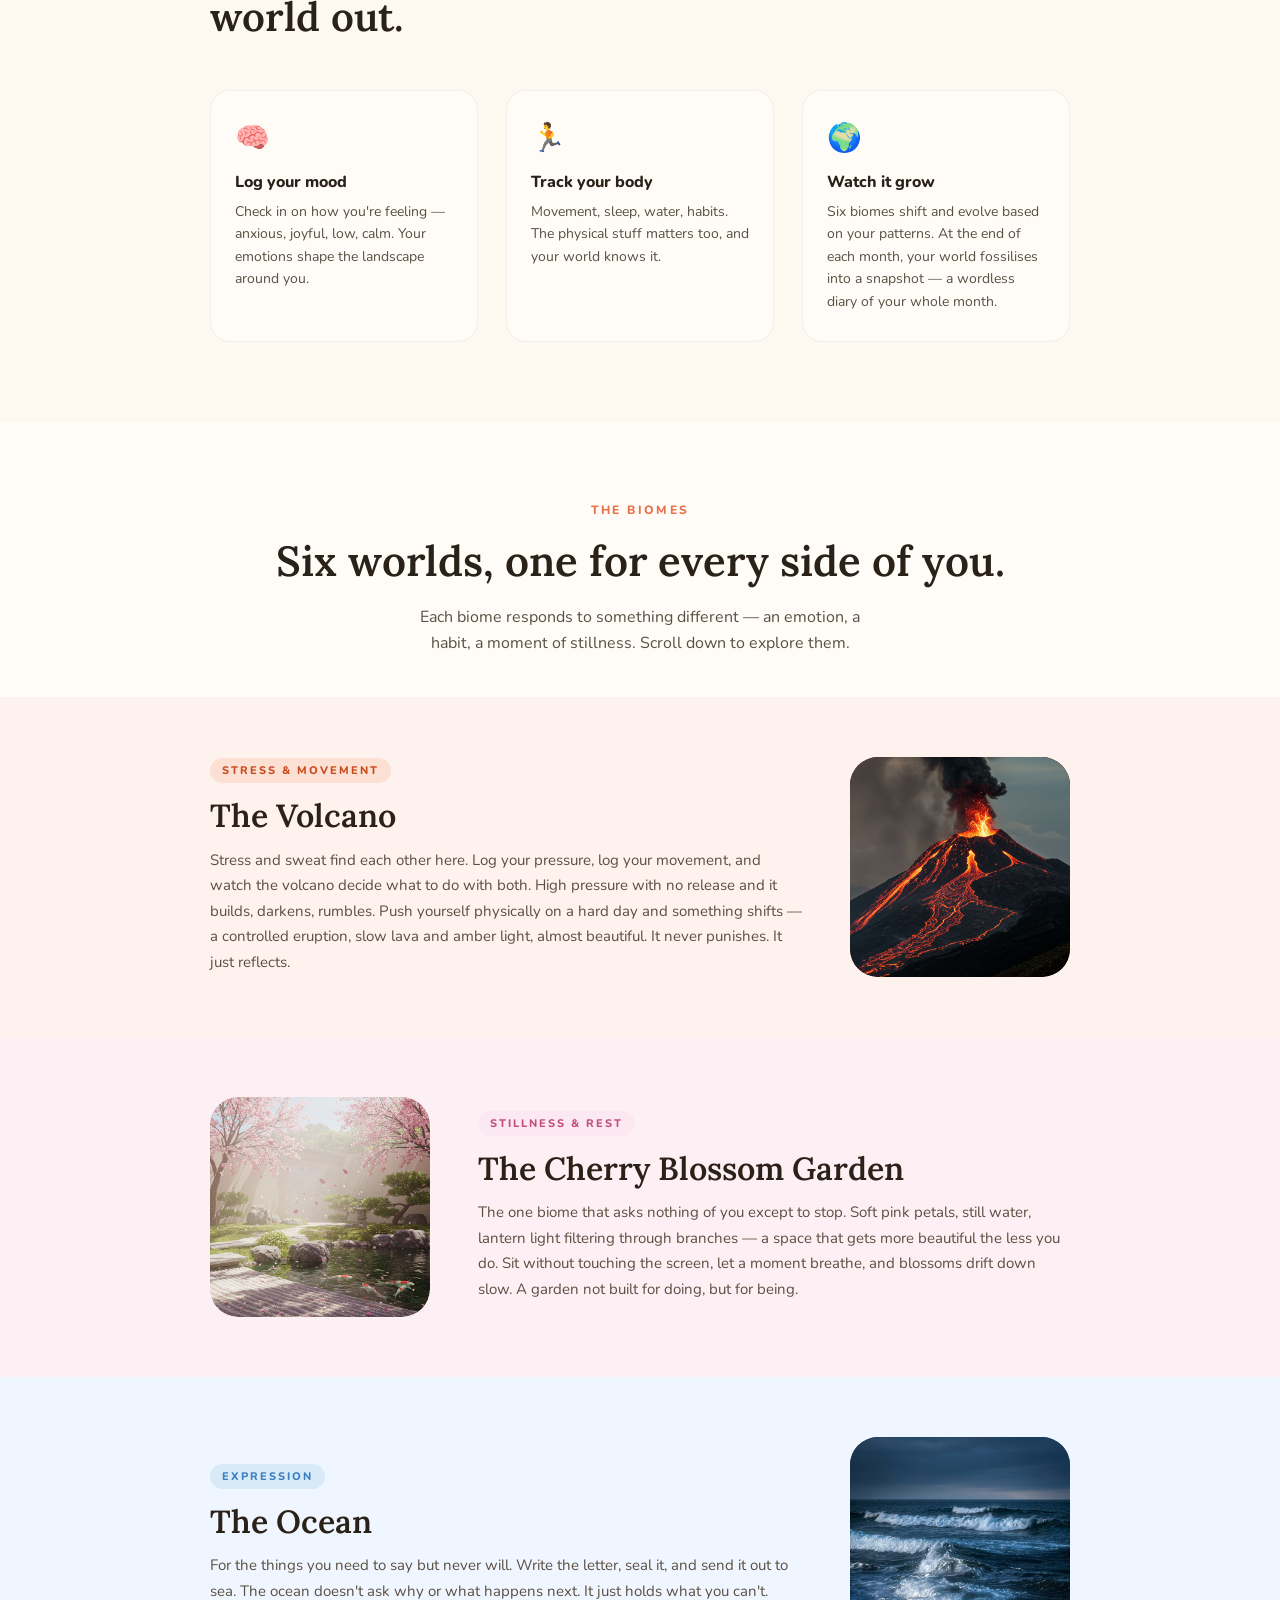
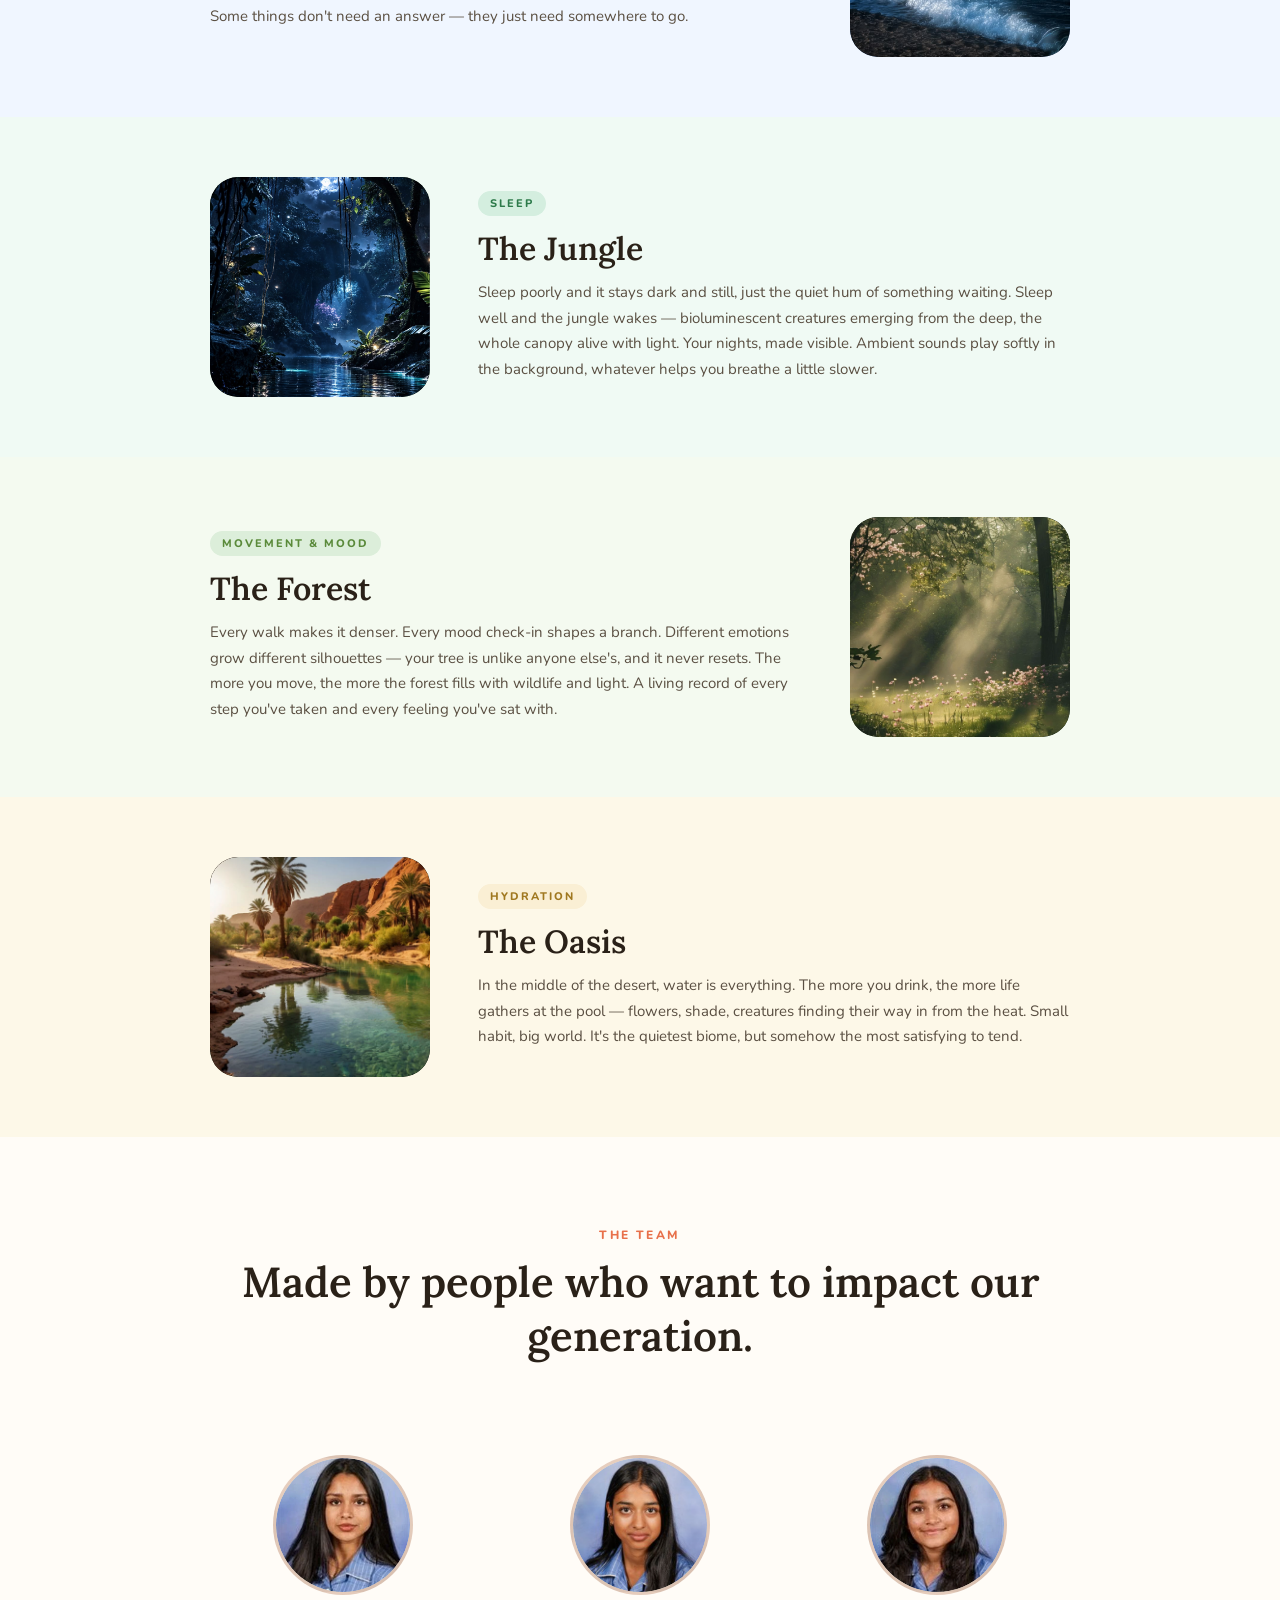
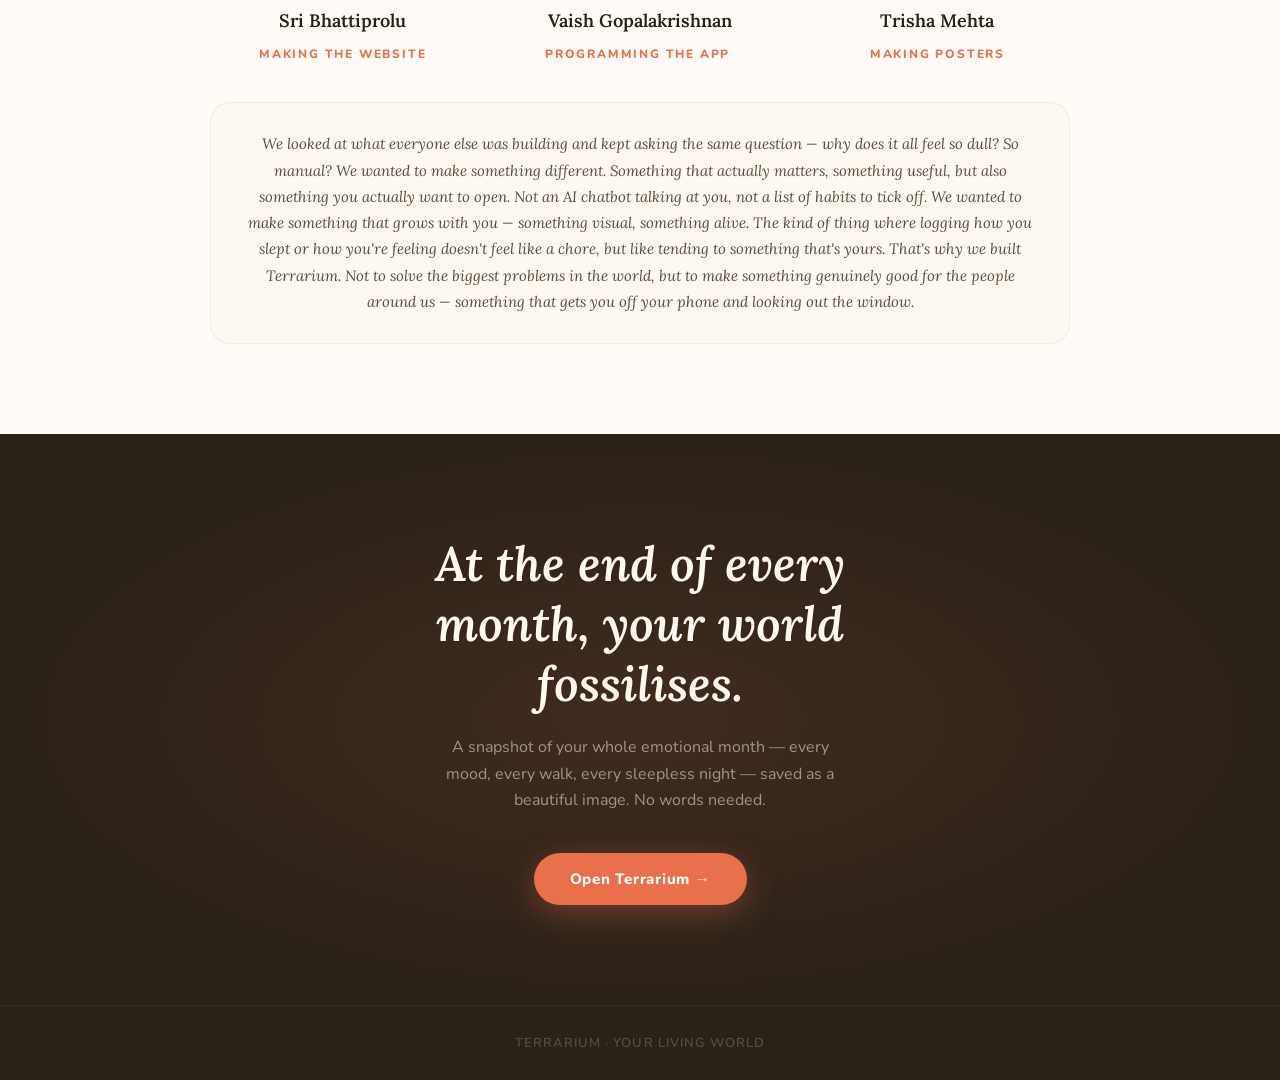
==== commit 5a44d51d: "Fix broken biome layout in about page by removing stray closing divs" ====
--- a/landing.html
+++ b/landing.html
@@ -339,7 +339,7 @@
 <!-- VOLCANO -->
 <section class="biome b-volcano">
   <div class="biome-inner reveal visible">
-    <div class="biome-visual"><img class="bv-img" src="[data-uri]"><span class="bv-emoji" style="opacity: 0;">🌋</span></div></div>
+    <div class="biome-visual"><img class="bv-img" src="[data-uri]"><span class="bv-emoji" style="opacity: 0;">🌋</span></div>
     <div class="biome-content">
       <span class="biome-tag" data-eid="e15">Stress &amp; Movement</span>
       <h3 data-eid="e16">The Volcano</h3>
@@ -350,7 +350,7 @@
 <!-- CHERRY BLOSSOM -->
 <section class="biome b-cherry">
   <div class="biome-inner reveal visible">
-    <div class="biome-visual"><img class="bv-img" src="[data-uri]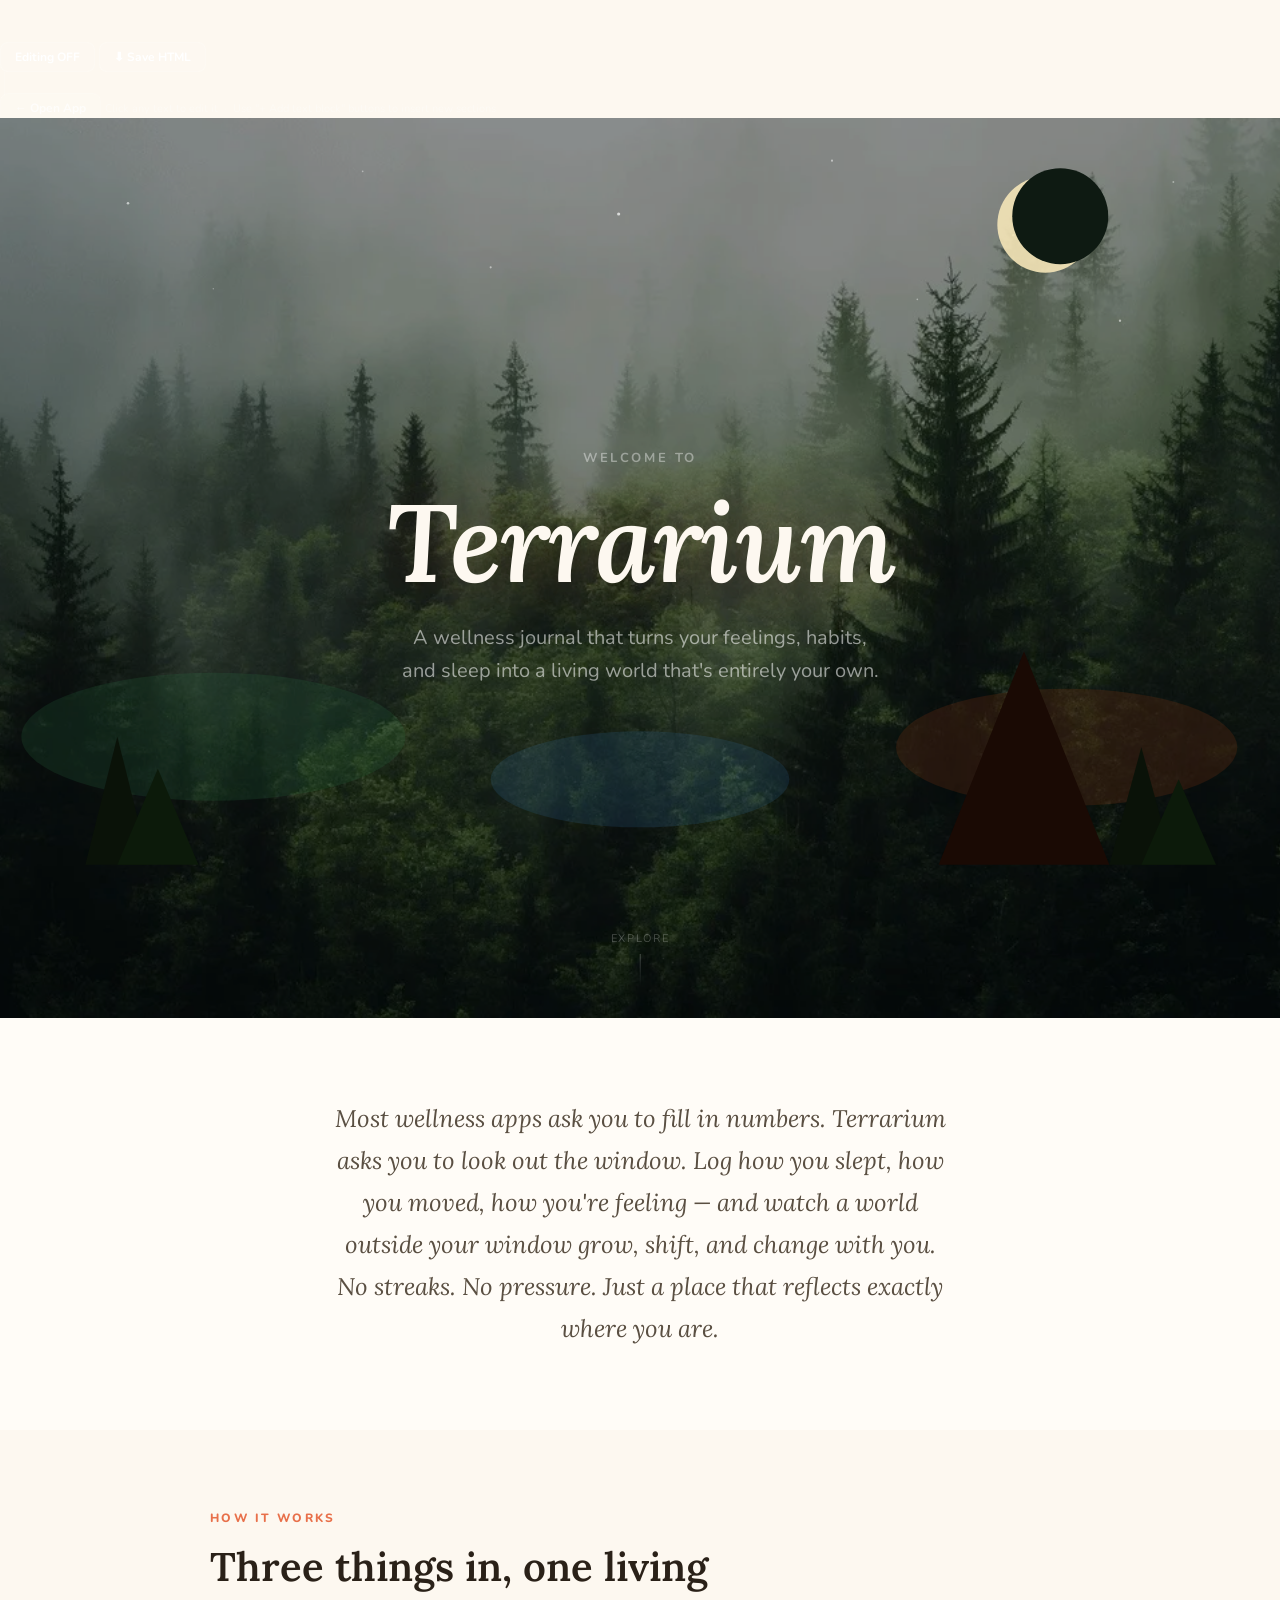
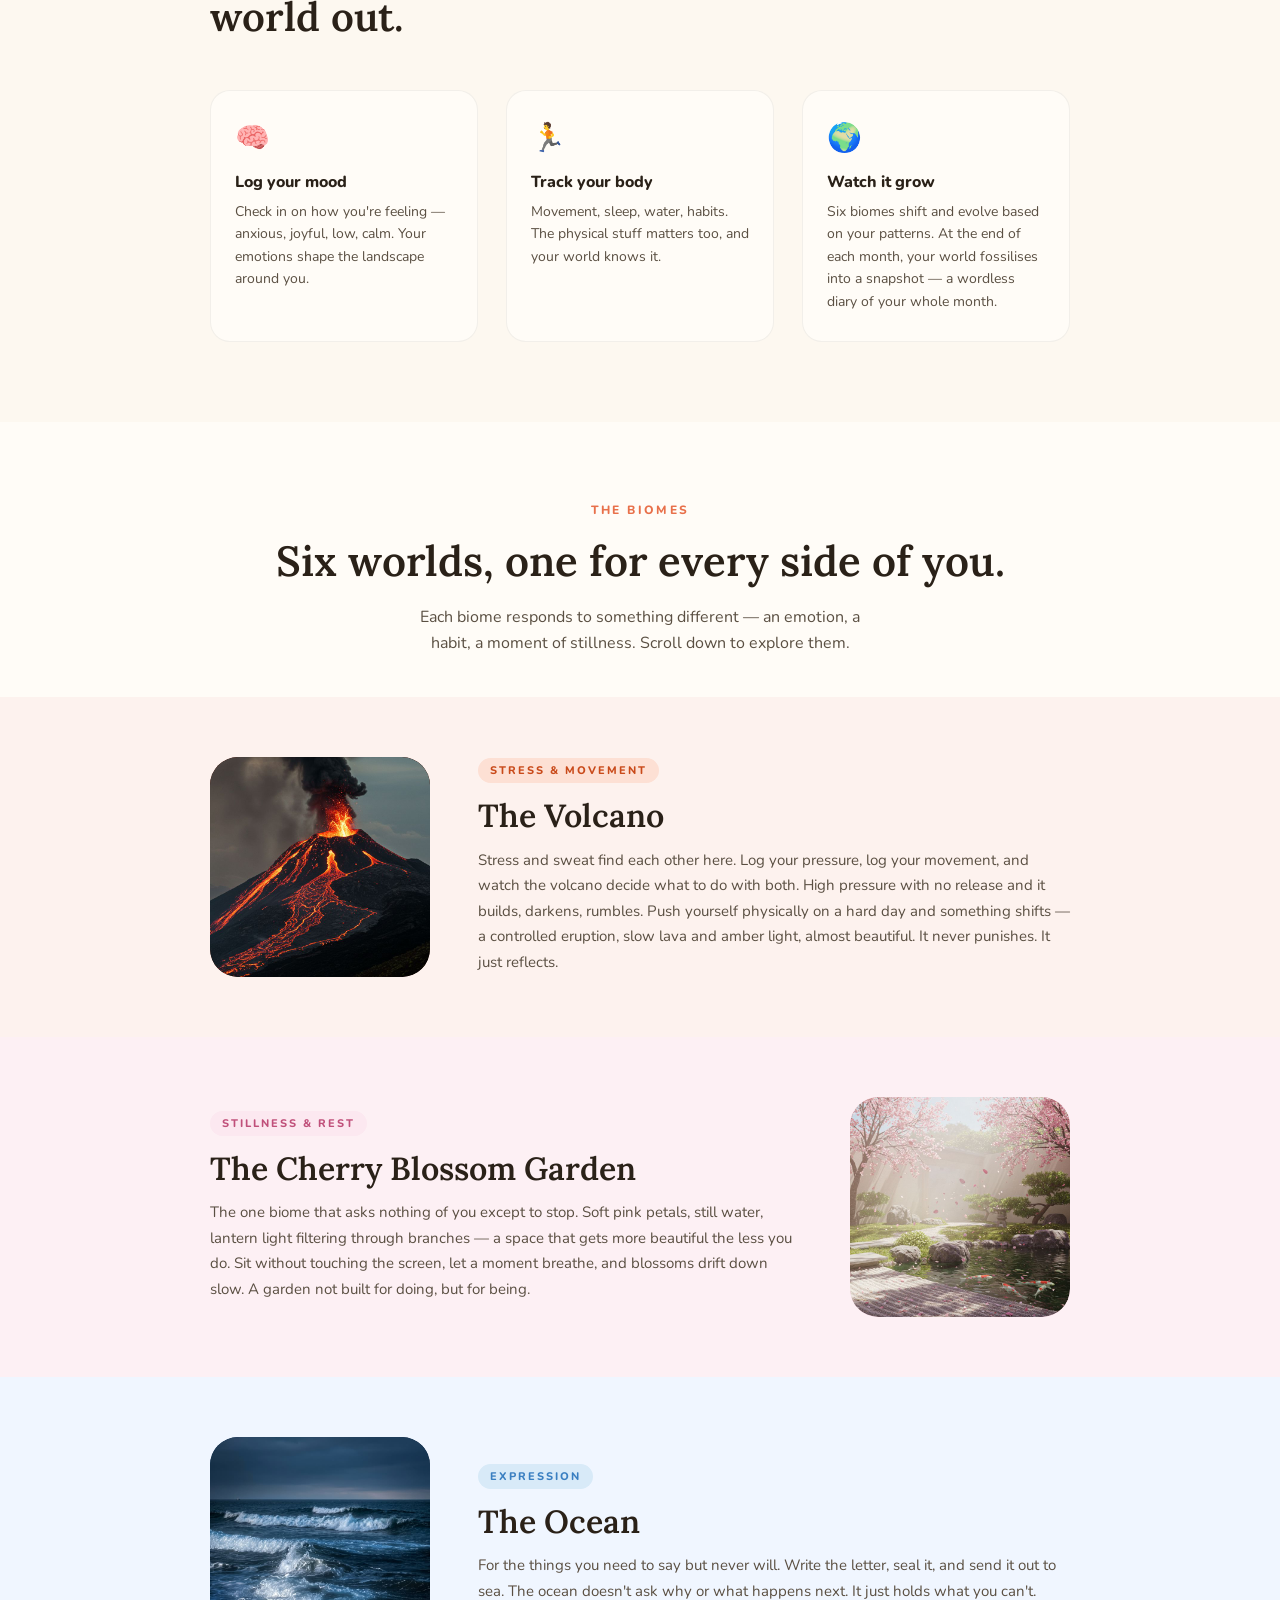
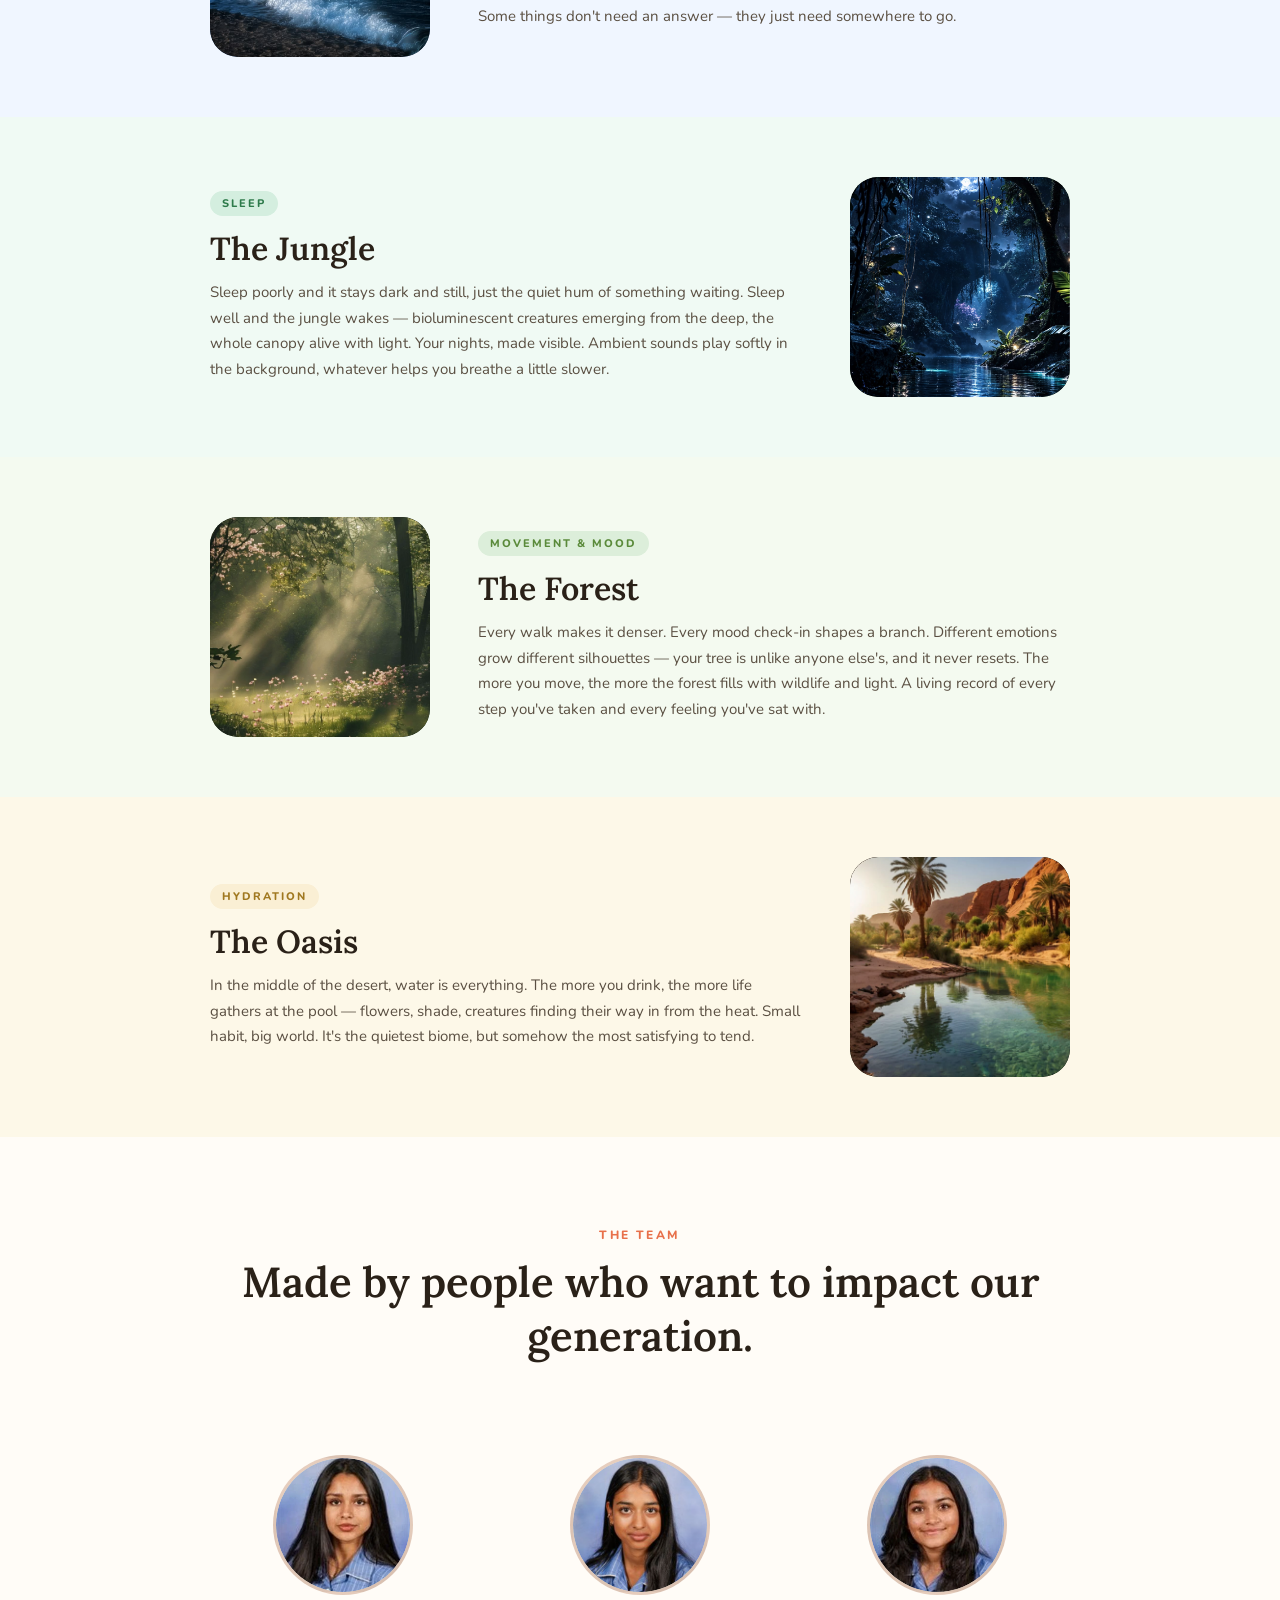
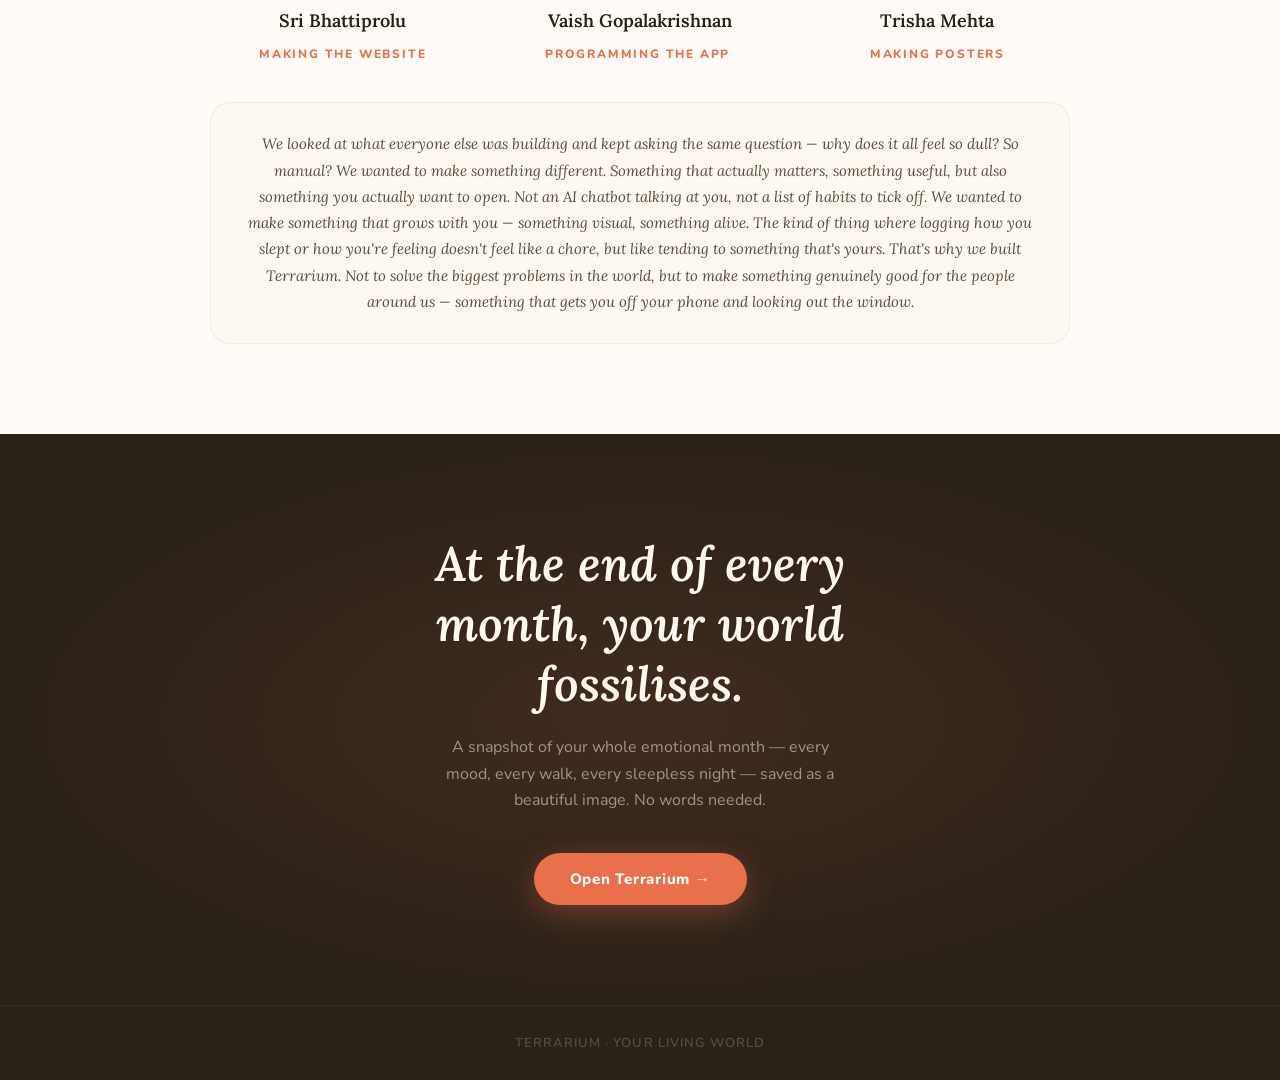
==== commit 0181b646: "Remove Open App buttons from about page" ====
--- a/landing.html
+++ b/landing.html
@@ -255,9 +255,6 @@
 </style>
 </head>
 <body class="js-ready">
-<div style="position:fixed;top:0;left:0;right:0;z-index:9999;background:rgba(14,26,18,0.92);backdrop-filter:blur(8px);padding:10px 20px;display:flex;align-items:center;">
-  <a href="./index.html" style="color:rgba(255,255,255,0.7);text-decoration:none;font-family:'Nunito',sans-serif;font-size:13px;font-weight:700;letter-spacing:0.05em;">← Open App</a>
-</div>
 <div style="height:42px;"></div>
 
 <!-- TOOLBAR -->
@@ -298,7 +295,6 @@
   <div class="hero-eyebrow" data-eid="e0">Welcome to</div>
   <h1 class="hero-title" data-eid="e1">Terrarium</h1>
   <p class="hero-sub" data-eid="e2">A wellness journal that turns your feelings, habits, and sleep into a living world that's entirely your own.</p>
-  <a href="./index.html" class="hero-cta">Open the App →</a>
   <div class="scroll-hint"><span>Explore</span><div class="scroll-arrow"></div></div>
 </section>
 
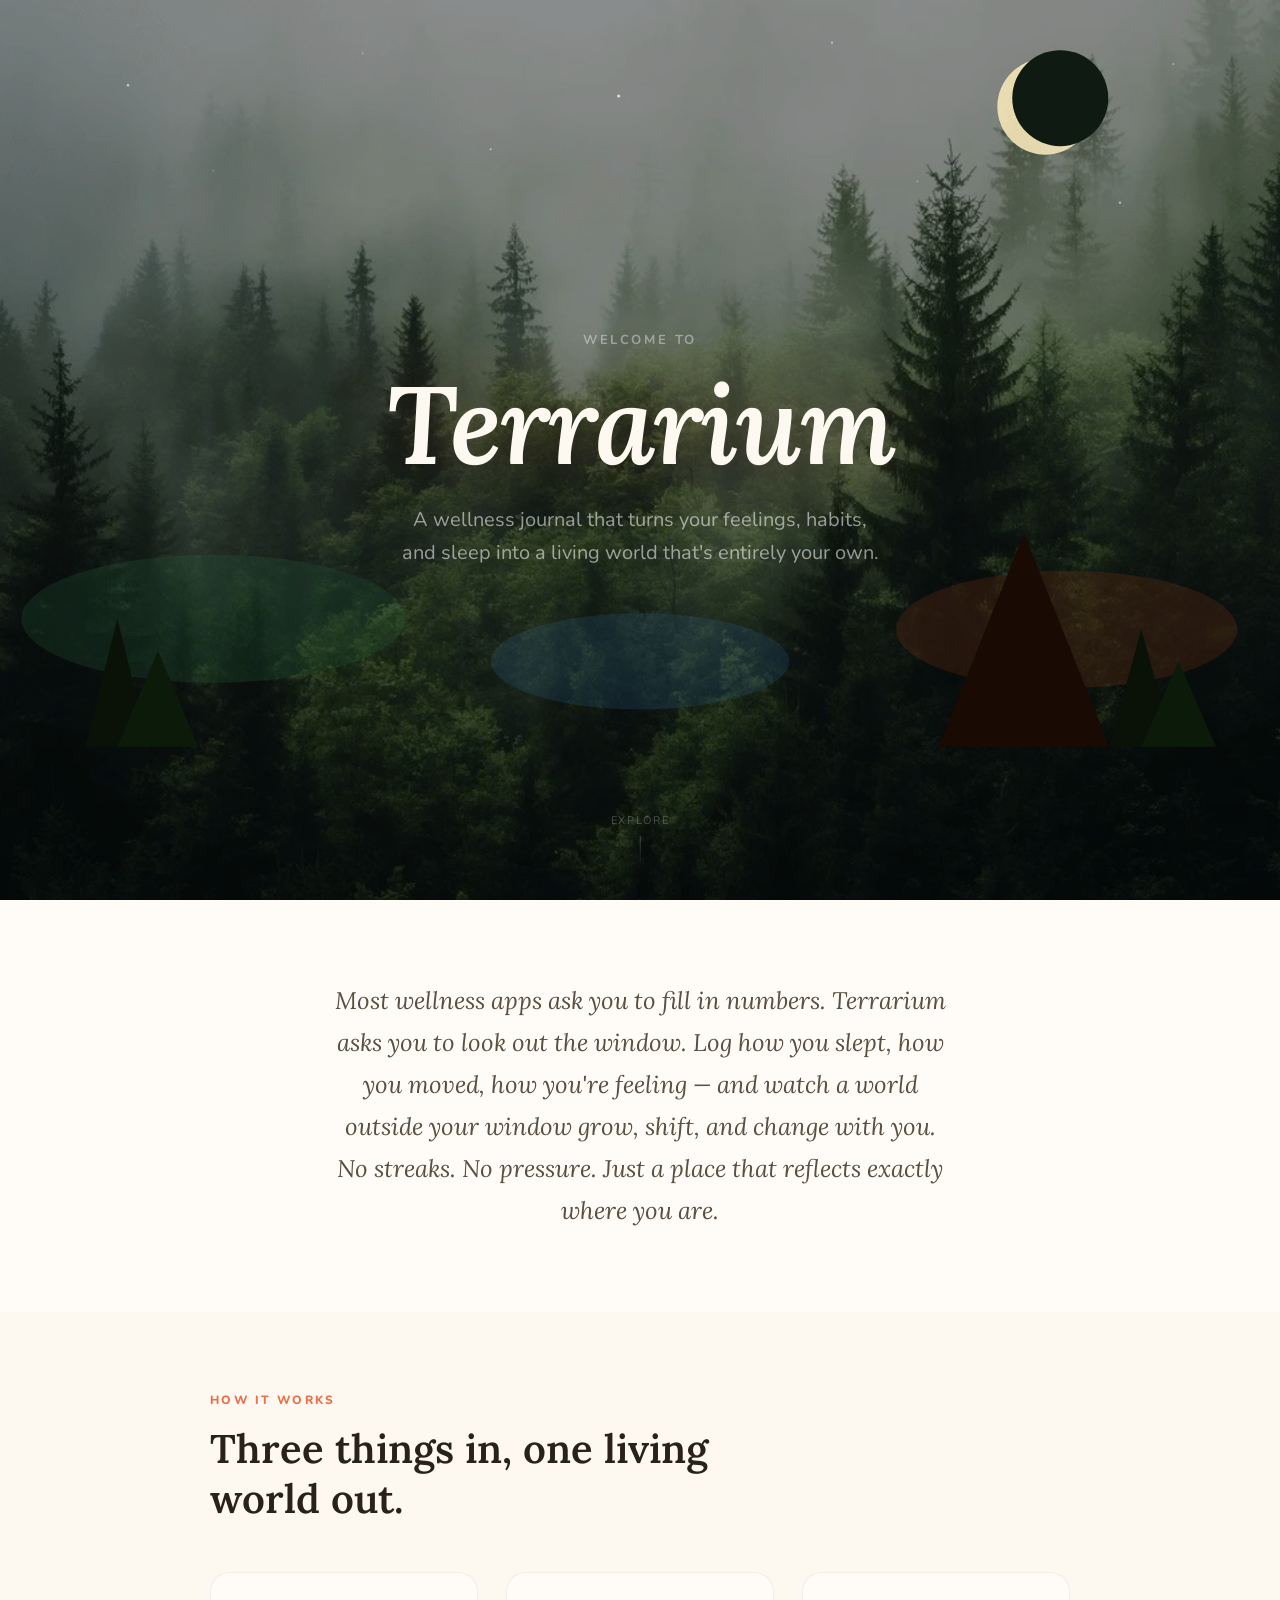
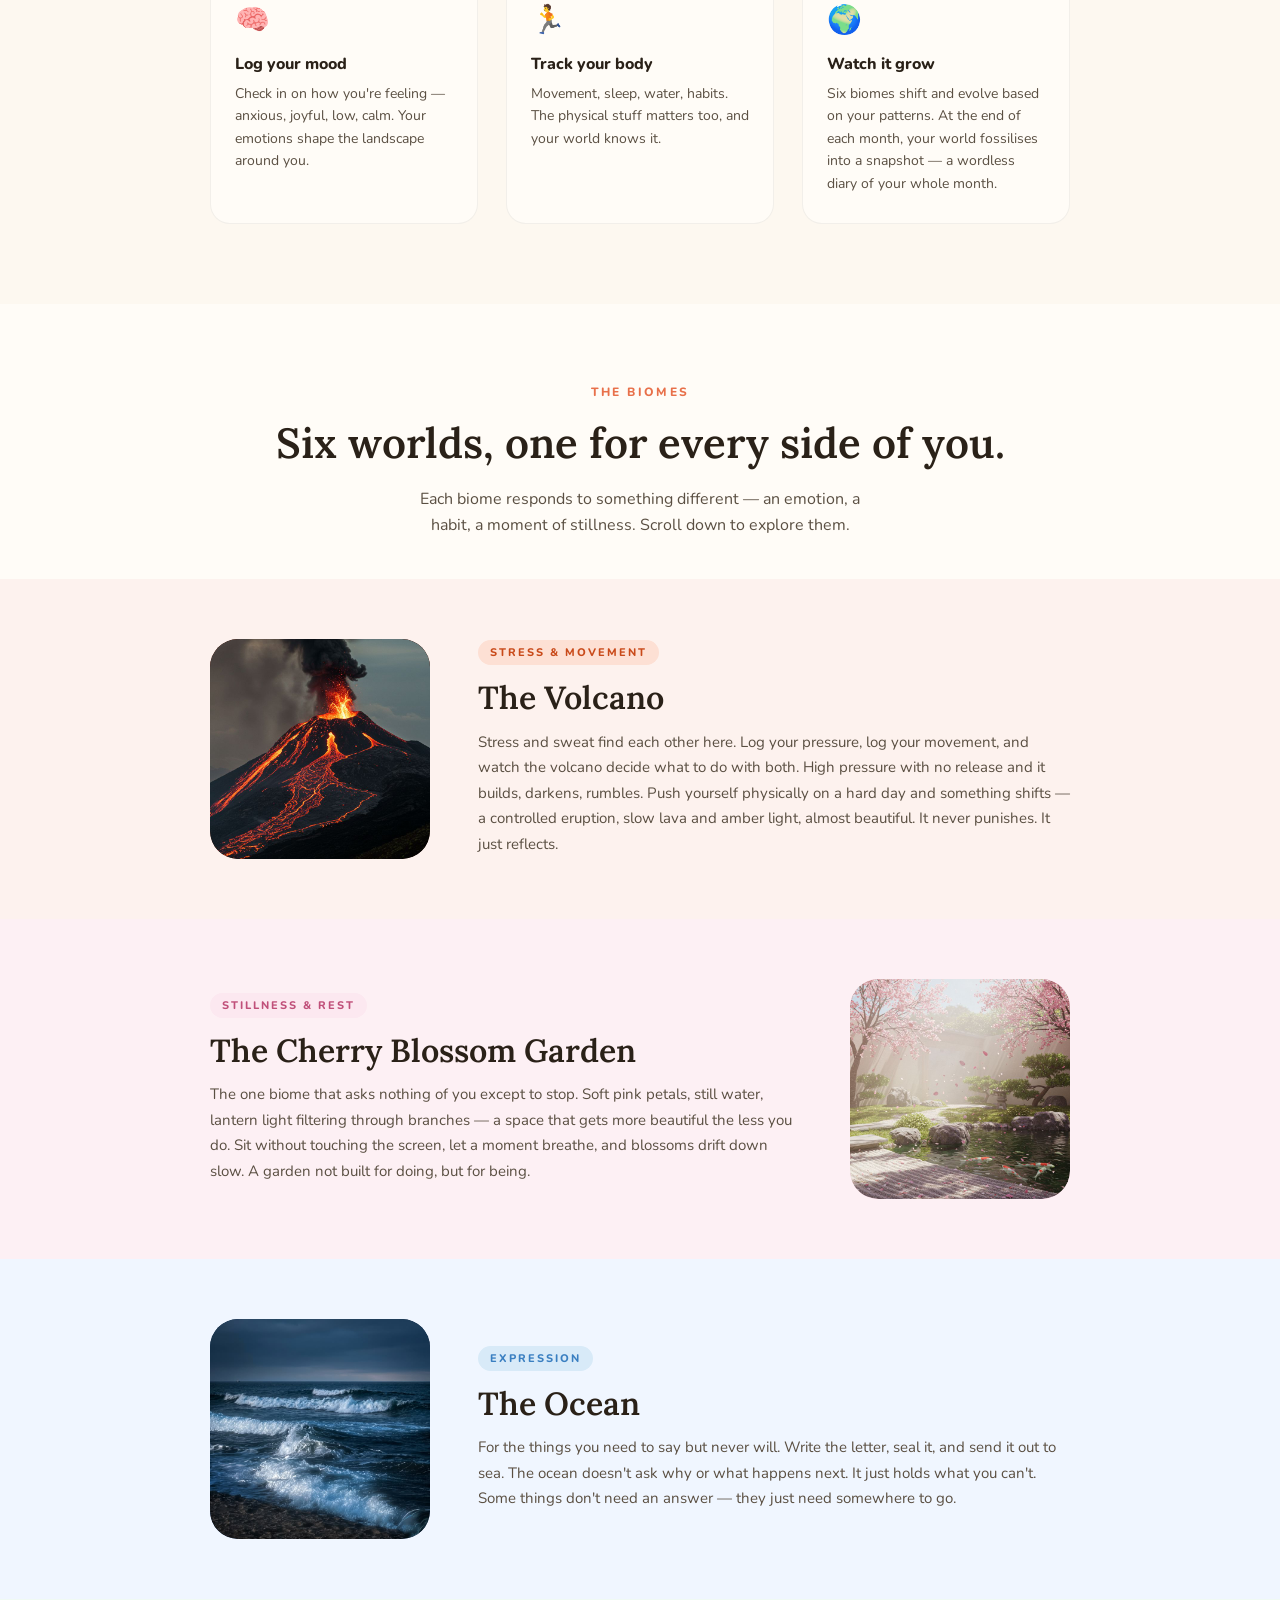
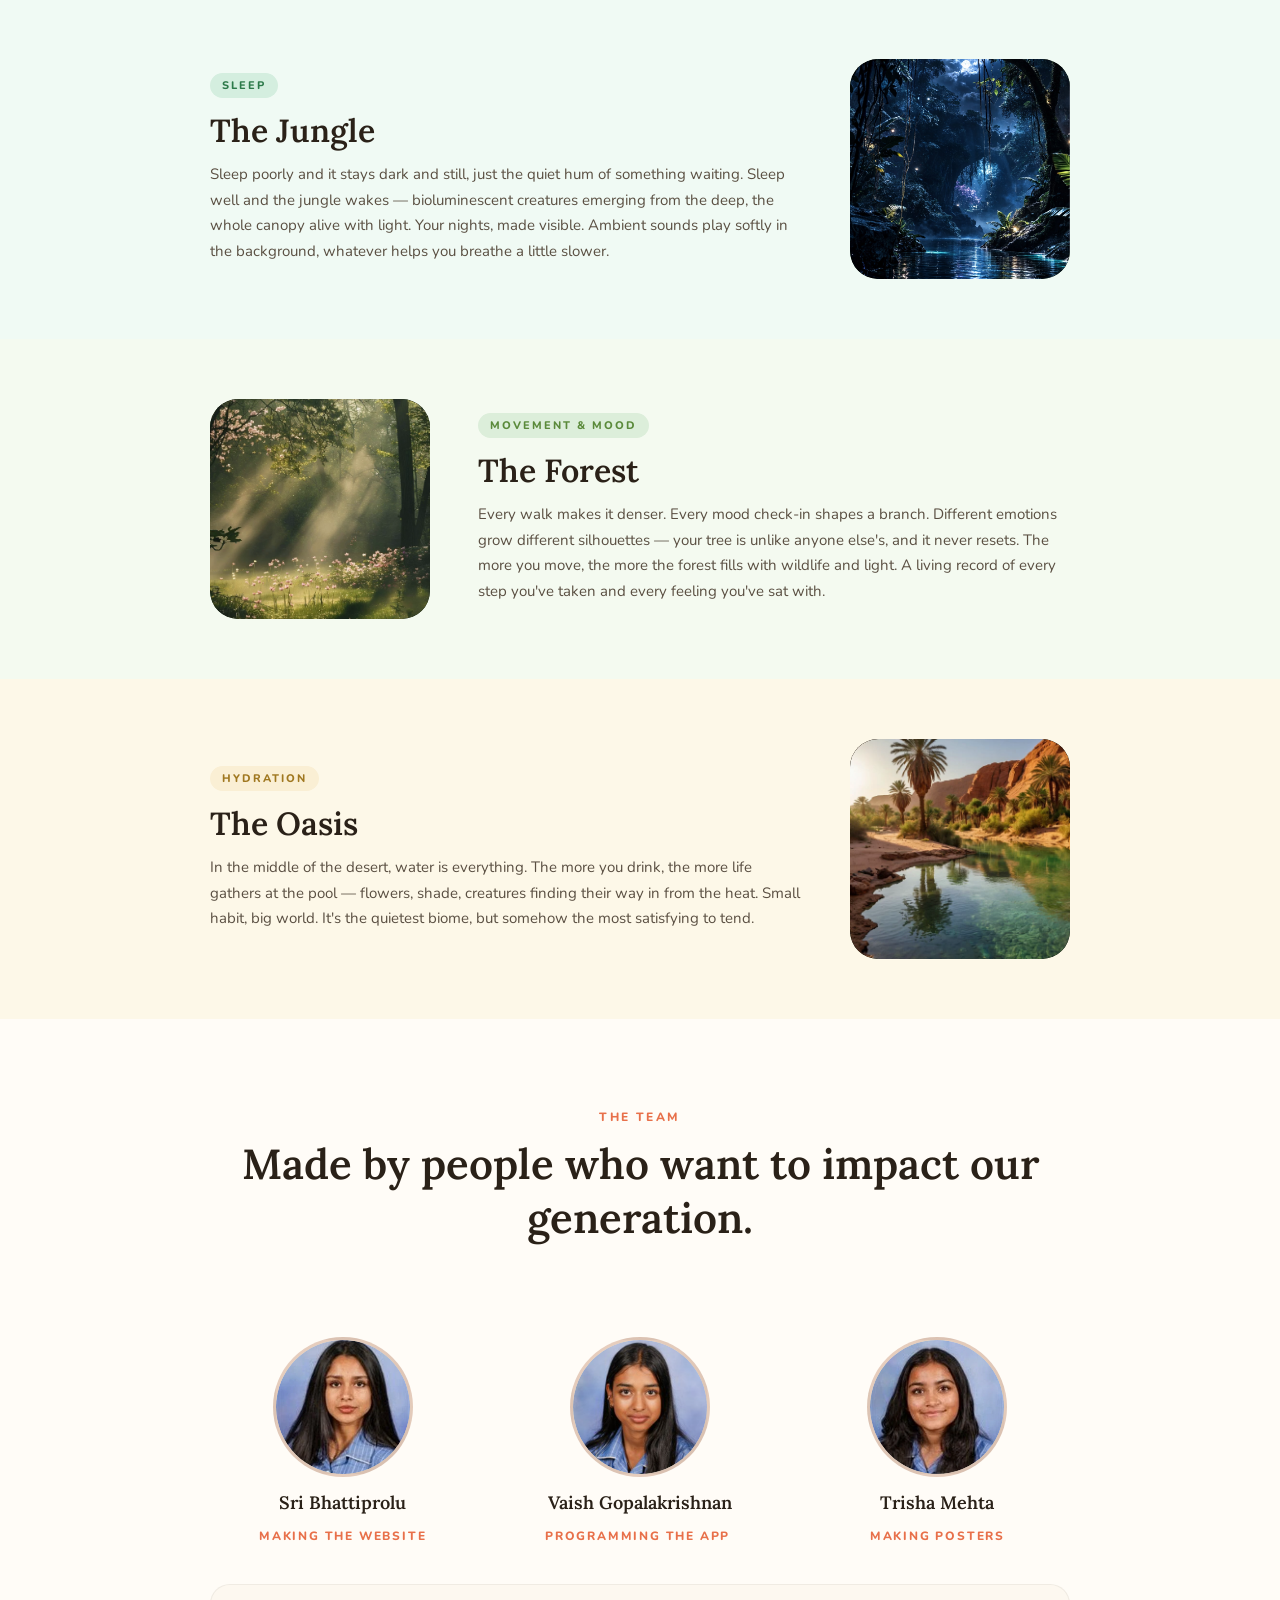
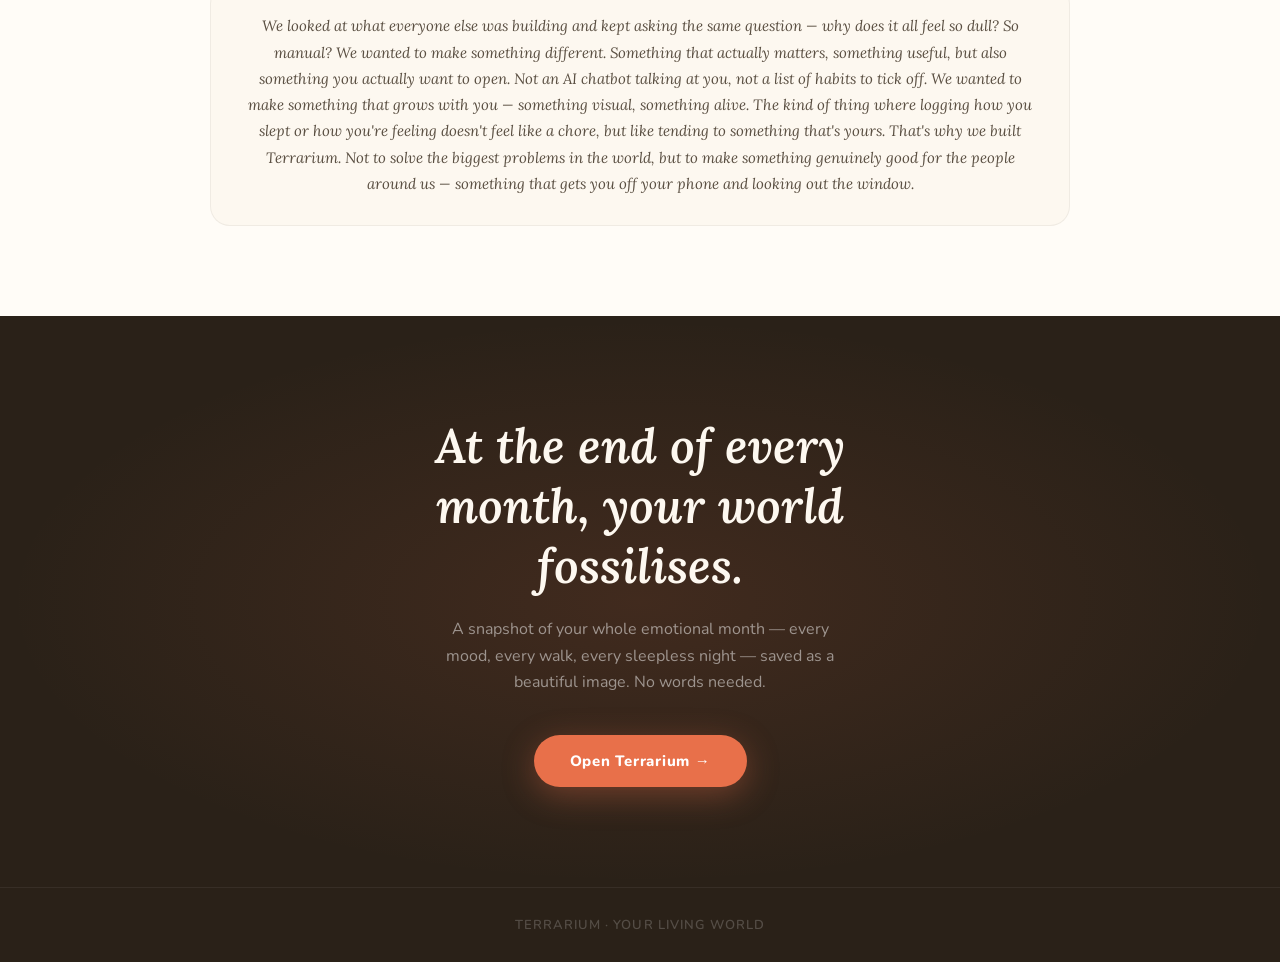
==== commit af8fa596: "Remove hidden toolbar buttons and spacer from about page" ====
--- a/landing.html
+++ b/landing.html
@@ -15,32 +15,6 @@
   html { scroll-behavior: smooth; }
   body { font-family: 'Nunito', sans-serif; background: var(--cream); color: var(--ink); overflow-x: hidden; }
 
-  /* TOOLBAR */
-  #editor-toolbar {
-    position: fixed; top: 0; left: 0; right: 0; z-index: 9999;
-    background: #1e1e1e; color: white;
-    display: flex; align-items: center; gap: 10px;
-    padding: 10px 18px; font-family: 'Nunito', sans-serif; font-size: 13px;
-    box-shadow: 0 2px 12px rgba(0,0,0,0.3);
-  }
-  #editor-toolbar .tb-label { font-weight: 800; letter-spacing: 0.1em; color: var(--accent); margin-right: 4px; }
-  .tb-btn {
-    background: rgba(255,255,255,0.1); border: 1px solid rgba(255,255,255,0.15);
-    color: white; border-radius: 8px; padding: 6px 14px; font-size: 12px;
-    font-family: 'Nunito', sans-serif; font-weight: 700; cursor: pointer;
-    transition: background 0.15s;
-  }
-  .tb-btn:hover { background: rgba(255,255,255,0.2); }
-  .tb-btn.active { background: var(--accent); border-color: var(--accent); }
-  .tb-sep { width: 1px; height: 24px; background: rgba(255,255,255,0.15); margin: 0 4px; }
-  .tb-hint { color: rgba(255,255,255,0.35); font-size: 11px; margin-left: auto; }
-  .tb-app-link {
-    background: rgba(255,255,255,0.08); border: 1px solid rgba(255,255,255,0.12);
-    color: rgba(255,255,255,0.7); border-radius: 8px; padding: 6px 14px; font-size: 12px;
-    font-family: 'Nunito', sans-serif; font-weight: 700; cursor: pointer;
-    text-decoration: none; transition: background 0.15s;
-  }
-  .tb-app-link:hover { background: rgba(255,255,255,0.16); color: white; }
 
   body { }
 
@@ -255,15 +229,7 @@
 </style>
 </head>
 <body class="js-ready">
-<div style="height:42px;"></div>
-
-<!-- TOOLBAR -->
-<button class="tb-btn" id="btn-toggle">Editing OFF</button>
-  <button class="tb-btn" id="btn-save">⬇ Save HTML</button>
-  <div class="tb-sep"></div>
-  <a href="./index.html" class="tb-app-link">← Open App</a>
-  <span class="tb-hint">Click any text to edit it &nbsp;·&nbsp; Use "+ Add text block" buttons to insert new sections</span>
-</div>
+
 
 <!-- HERO -->
 <section class="hero" id="hero" style="background: rgb(0, 0, 0);"><img class="hero-bg-img" src="[data-uri]">
